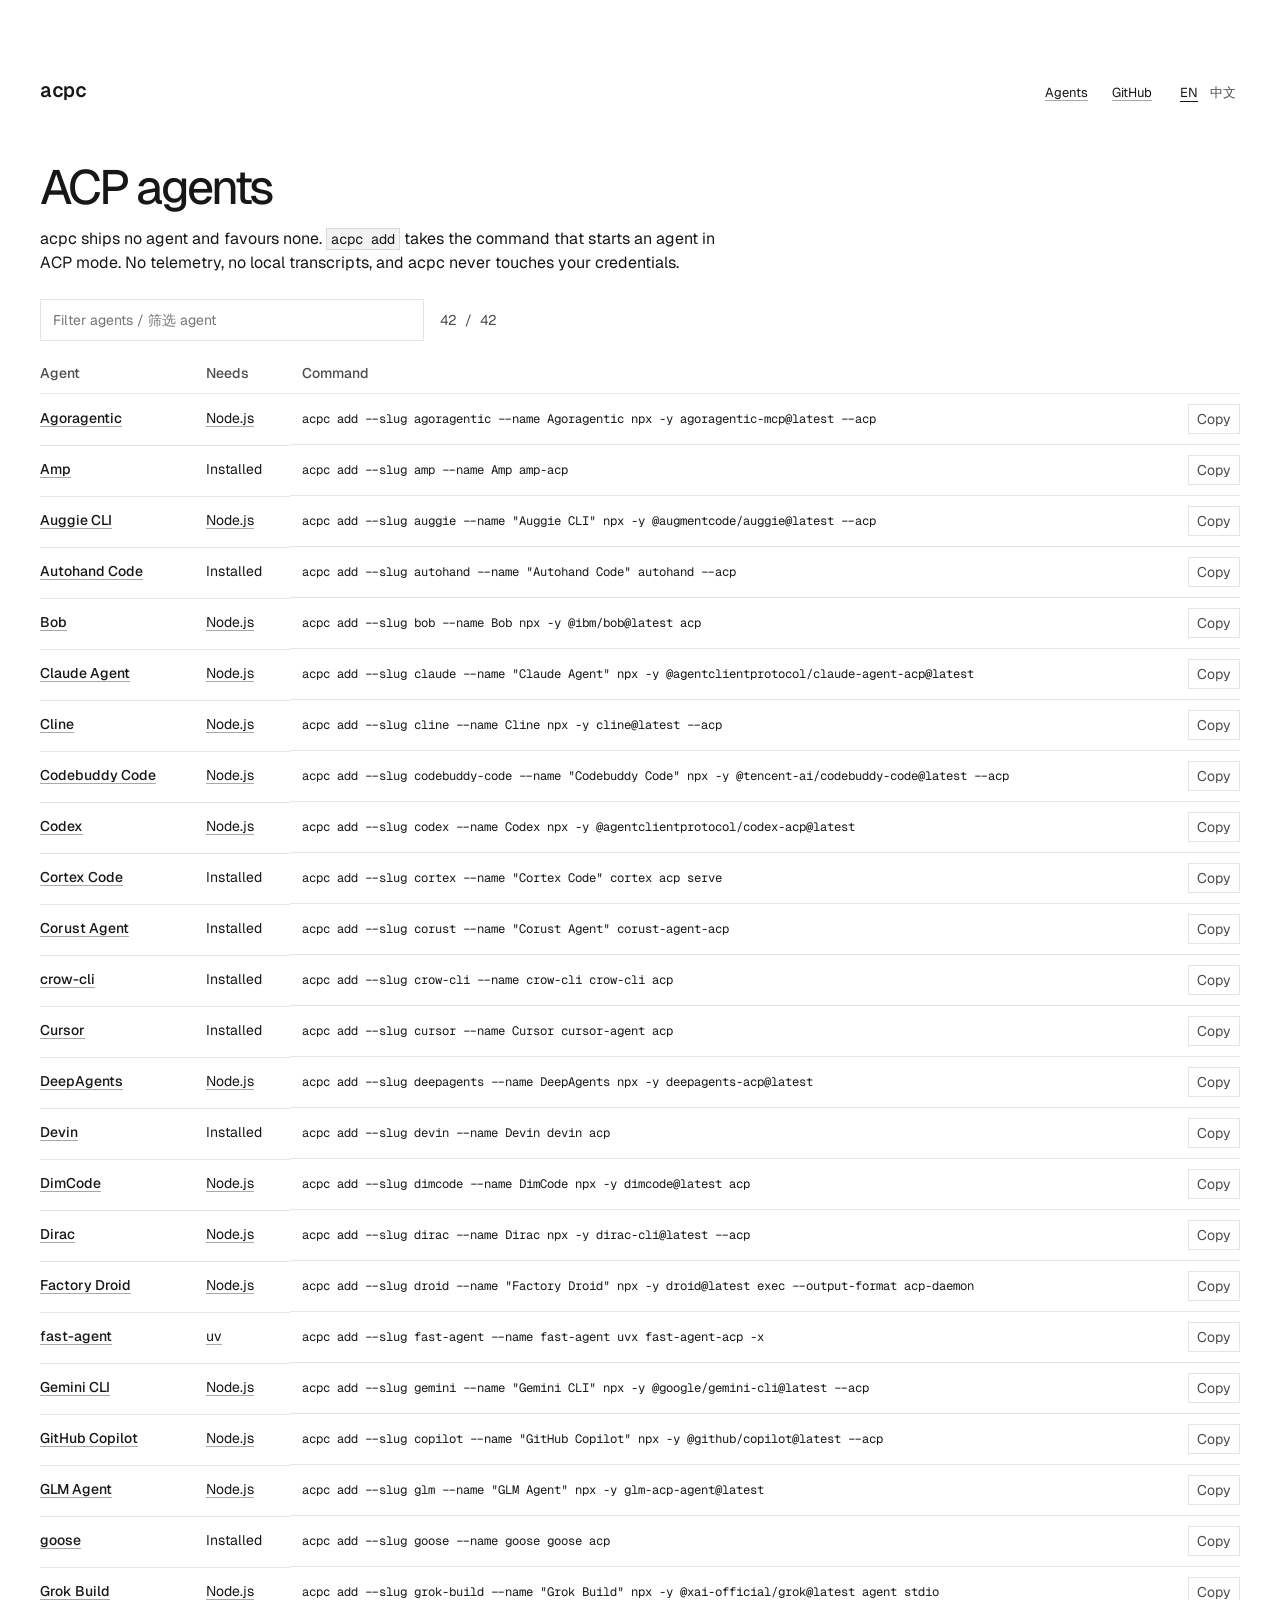
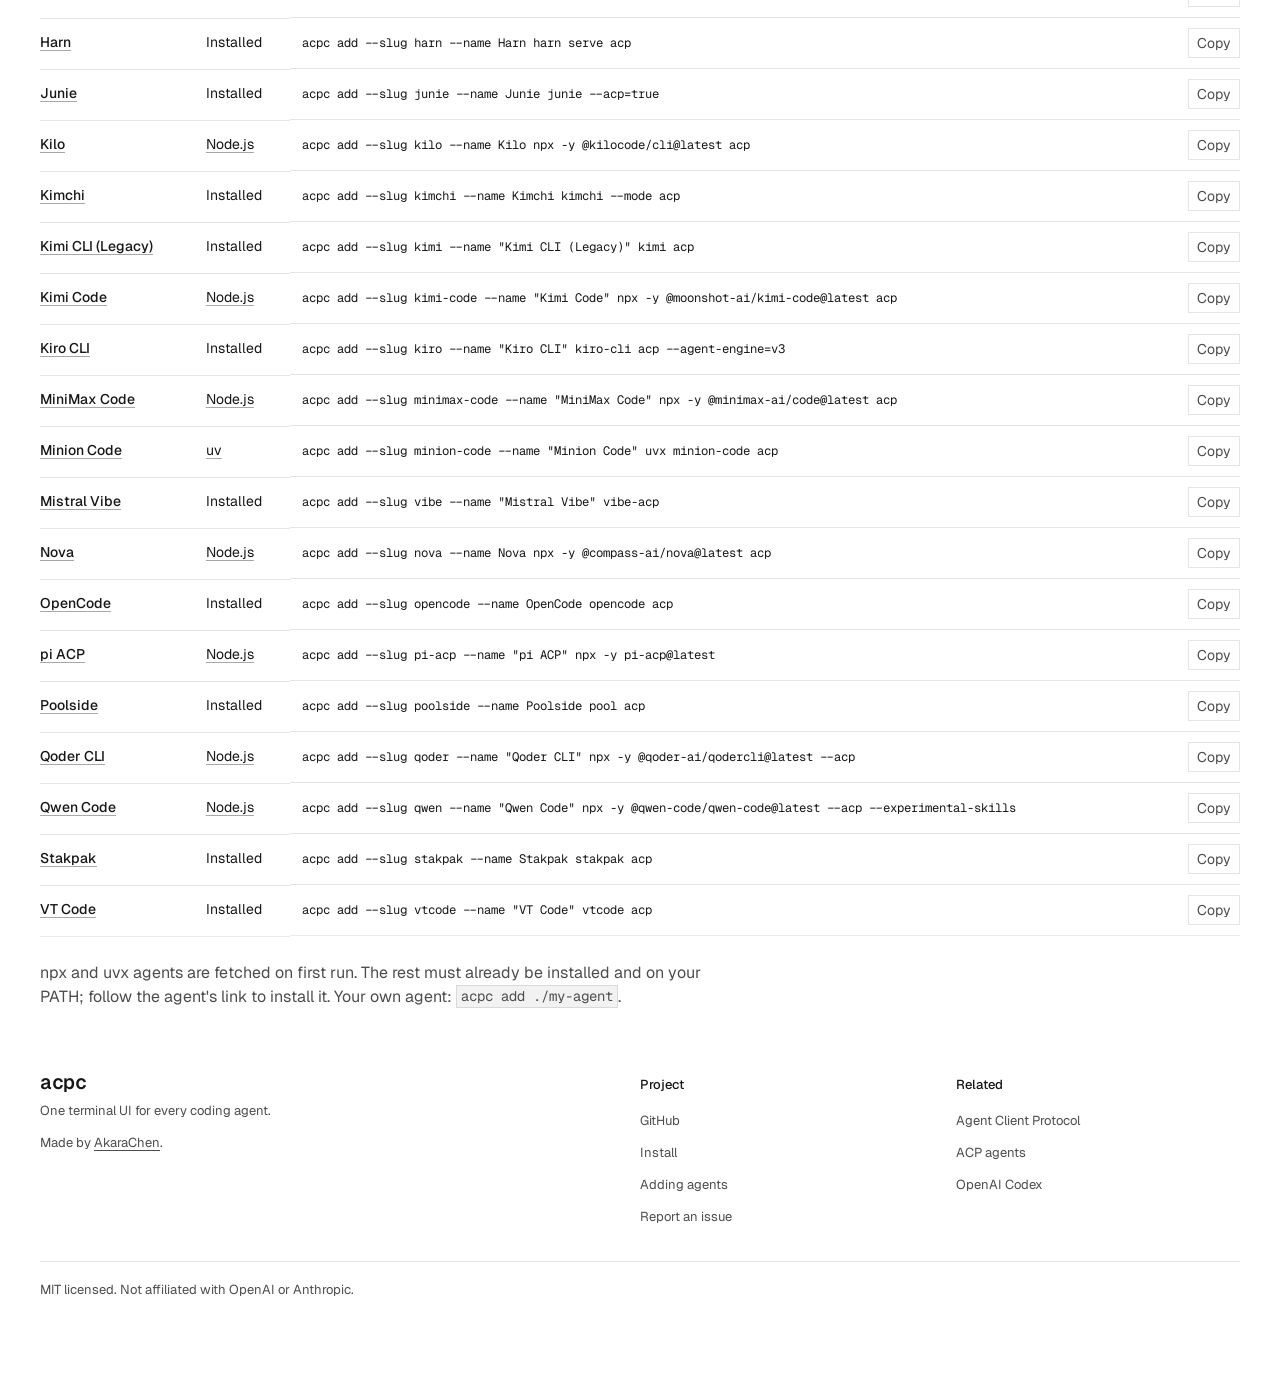
==== site/agents.html @ fa665cde "site: move the full agent list to agents.html; home shows the top five Co-Authored-By: Claude Opus 5" ====
<!doctype html>
<html lang="en">
<head>
<meta charset="utf-8">
<meta name="viewport" content="width=device-width, initial-scale=1">
<title>ACP agents for acpc</title>
<meta name="description" content="Every Agent Client Protocol agent, with the acpc add command that connects it.">
<script>
  (function () {
    var saved = null;
    try { saved = localStorage.getItem("acpc-lang"); } catch (e) {}
    var lang = saved || (/^zh/i.test(navigator.language) ? "zh-CN" : "en");
    document.documentElement.lang = lang;
    document.documentElement.classList.add("js");
  })();
</script>
<link rel="preconnect" href="https://fonts.googleapis.com">
<link rel="preconnect" href="https://fonts.gstatic.com" crossorigin>
<link href="https://fonts.googleapis.com/css2?family=Geist:wght@400..600&family=Geist+Mono:wght@400..600&display=swap" rel="stylesheet" referrerpolicy="no-referrer">
<link href="assets/vercel-brand.css" rel="stylesheet">
<link href="assets/site.css" rel="stylesheet">
</head>
<body class="vbg-report">
<div class="vbg-shell">
  <a class="vbg-skip-link" href="#main"><span lang="en">Skip to content</span><span lang="zh-CN">跳到正文</span></a>

  <header class="vbg-header">
    <div class="vbg-masthead">
      <span class="vbg-identity"><a class="vbg-custom-wordmark" href="./">acpc</a></span>
      <div class="vbg-document-meta vbg-custom-nav">
        <a href="agents.html">Agents</a>
        <a href="https://github.com/AkaraChen/acpc">GitHub</a>
        <span class="vbg-custom-lang" id="lang" role="group" aria-label="Language">
          <button type="button" data-set-lang="en">EN</button>
          <button type="button" data-set-lang="zh-CN">中文</button>
        </span>
      </div>
    </div>
  </header>

  <main id="main">

    <section class="vbg-section" aria-labelledby="agents">
      <div class="vbg-flow vbg-custom-intro">
        <h1 class="vbg-display" id="agents">
          <span lang="en">ACP agents</span>
          <span lang="zh-CN">ACP agent 列表</span>
        </h1>
        <p>
          <span lang="en">acpc ships no agent and favours none. <code>acpc add</code> takes the command that starts an agent in ACP mode. No telemetry, no local transcripts, and acpc never touches your credentials.</span>
          <span lang="zh-CN">acpc 不自带 agent，也不偏向任何一家。<code>acpc add</code> 接收启动 agent ACP 模式的命令。没有遥测，不存本地记录，也从不碰你的凭证。</span>
        </p>
      </div>
      <div class="vbg-custom-agent-tools">
        <label class="vbg-visually-hidden" for="agent-filter"><span lang="en">Filter agents</span><span lang="zh-CN">筛选 agent</span></label>
        <input id="agent-filter" type="search" autocomplete="off" spellcheck="false" placeholder="Filter agents / 筛选 agent">
        <span class="vbg-custom-agent-count" id="agent-count"></span>
      </div>
      <div class="vbg-table-wrap">
        <table class="vbg-custom-agents">
          <caption class="vbg-visually-hidden"><span lang="en">Commands to add ACP agents</span><span lang="zh-CN">接入 ACP agent 的命令</span></caption>
          <thead>
            <tr>
              <th scope="col">Agent</th>
              <th scope="col"><span lang="en">Needs</span><span lang="zh-CN">前提</span></th>
              <th scope="col"><span lang="en">Command</span><span lang="zh-CN">命令</span></th>
            </tr>
          </thead>
          <tbody id="agent-rows"></tbody>
        </table>
      </div>
      <p class="vbg-custom-aside">
        <span lang="en">npx and uvx agents are fetched on first run. The rest must already be installed and on your PATH; follow the agent's link to install it. Your own agent: <code>acpc add ./my-agent</code>.</span>
        <span lang="zh-CN">npx 和 uvx 的 agent 首次运行时自动下载。其余的需要先安装好并在 PATH 里，点 agent 名字去它的主页安装。你自己的 agent：<code>acpc add ./my-agent</code>。</span>
      </p>
<script type="application/json" id="agents-data">
[
  {"name": "Agoragentic", "via": "npx", "url": "https://agoragentic.com", "command": "acpc add --slug agoragentic --name Agoragentic npx -y agoragentic-mcp@latest --acp"},
  {"name": "Amp", "via": "path", "url": "https://github.com/tao12345666333/amp-acp", "command": "acpc add --slug amp --name Amp amp-acp"},
  {"name": "Auggie CLI", "via": "npx", "url": "https://www.augmentcode.com/", "command": "acpc add --slug auggie --name \"Auggie CLI\" npx -y @augmentcode/auggie@latest --acp"},
  {"name": "Autohand Code", "via": "path", "url": "https://github.com/autohandai/code-cli/blob/main/docs/guides/ACP.md", "command": "acpc add --slug autohand --name \"Autohand Code\" autohand --acp"},
  {"name": "Bob", "via": "npx", "url": "https://bob.ibm.com", "command": "acpc add --slug bob --name Bob npx -y @ibm/bob@latest acp"},
  {"name": "Claude Agent", "via": "npx", "url": "https://github.com/agentclientprotocol/claude-agent-acp", "command": "acpc add --slug claude --name \"Claude Agent\" npx -y @agentclientprotocol/claude-agent-acp@latest"},
  {"name": "Cline", "via": "npx", "url": "https://cline.bot/cli", "command": "acpc add --slug cline --name Cline npx -y cline@latest --acp"},
  {"name": "Codebuddy Code", "via": "npx", "url": "https://www.codebuddy.cn/cli/", "command": "acpc add --slug codebuddy-code --name \"Codebuddy Code\" npx -y @tencent-ai/codebuddy-code@latest --acp"},
  {"name": "Codex", "via": "npx", "url": "https://github.com/agentclientprotocol/codex-acp", "command": "acpc add --slug codex --name Codex npx -y @agentclientprotocol/codex-acp@latest"},
  {"name": "Cortex Code", "via": "path", "url": "https://docs.snowflake.com/en/user-guide/cortex-code/cortex-code", "command": "acpc add --slug cortex --name \"Cortex Code\" cortex acp serve"},
  {"name": "Corust Agent", "via": "path", "url": "https://corust.ai/", "command": "acpc add --slug corust --name \"Corust Agent\" corust-agent-acp"},
  {"name": "crow-cli", "via": "path", "url": "https://crow-ai.dev", "command": "acpc add --slug crow-cli --name crow-cli crow-cli acp"},
  {"name": "Cursor", "via": "path", "url": "https://cursor.com/docs/cli/acp", "command": "acpc add --slug cursor --name Cursor cursor-agent acp"},
  {"name": "DeepAgents", "via": "npx", "url": "https://docs.langchain.com/oss/javascript/deepagents/overview", "command": "acpc add --slug deepagents --name DeepAgents npx -y deepagents-acp@latest"},
  {"name": "Devin", "via": "path", "url": "https://docs.devin.ai/cli", "command": "acpc add --slug devin --name Devin devin acp"},
  {"name": "DimCode", "via": "npx", "url": "https://dimagent.cn/", "command": "acpc add --slug dimcode --name DimCode npx -y dimcode@latest acp"},
  {"name": "Dirac", "via": "npx", "url": "https://dirac.run", "command": "acpc add --slug dirac --name Dirac npx -y dirac-cli@latest --acp"},
  {"name": "Factory Droid", "via": "npx", "url": "https://factory.ai/product/cli", "command": "acpc add --slug droid --name \"Factory Droid\" npx -y droid@latest exec --output-format acp-daemon"},
  {"name": "fast-agent", "via": "uvx", "url": "https://fast-agent.ai", "command": "acpc add --slug fast-agent --name fast-agent uvx fast-agent-acp -x"},
  {"name": "Gemini CLI", "via": "npx", "url": "https://geminicli.com", "command": "acpc add --slug gemini --name \"Gemini CLI\" npx -y @google/gemini-cli@latest --acp"},
  {"name": "GitHub Copilot", "via": "npx", "url": "https://github.com/features/copilot/cli/", "command": "acpc add --slug copilot --name \"GitHub Copilot\" npx -y @github/copilot@latest --acp"},
  {"name": "GLM Agent", "via": "npx", "url": "https://github.com/stefandevo/glm-acp-agent", "command": "acpc add --slug glm --name \"GLM Agent\" npx -y glm-acp-agent@latest"},
  {"name": "goose", "via": "path", "url": "https://block.github.io/goose/", "command": "acpc add --slug goose --name goose goose acp"},
  {"name": "Grok Build", "via": "npx", "url": "https://x.ai/cli", "command": "acpc add --slug grok-build --name \"Grok Build\" npx -y @xai-official/grok@latest agent stdio"},
  {"name": "Harn", "via": "path", "url": "https://harnlang.com", "command": "acpc add --slug harn --name Harn harn serve acp"},
  {"name": "Junie", "via": "path", "url": "https://junie.jetbrains.com", "command": "acpc add --slug junie --name Junie junie --acp=true"},
  {"name": "Kilo", "via": "npx", "url": "https://kilo.ai/", "command": "acpc add --slug kilo --name Kilo npx -y @kilocode/cli@latest acp"},
  {"name": "Kimchi", "via": "path", "url": "https://kimchi.dev", "command": "acpc add --slug kimchi --name Kimchi kimchi --mode acp"},
  {"name": "Kimi CLI (Legacy)", "via": "path", "url": "https://moonshotai.github.io/kimi-cli/", "command": "acpc add --slug kimi --name \"Kimi CLI (Legacy)\" kimi acp"},
  {"name": "Kimi Code", "via": "npx", "url": "https://moonshotai.github.io/kimi-code/", "command": "acpc add --slug kimi-code --name \"Kimi Code\" npx -y @moonshot-ai/kimi-code@latest acp"},
  {"name": "Kiro CLI", "via": "path", "url": "https://kiro.dev/docs/cli/acp/", "command": "acpc add --slug kiro --name \"Kiro CLI\" kiro-cli acp --agent-engine=v3"},
  {"name": "MiniMax Code", "via": "npx", "url": "https://agent.minimax.io", "command": "acpc add --slug minimax-code --name \"MiniMax Code\" npx -y @minimax-ai/code@latest acp"},
  {"name": "Minion Code", "via": "uvx", "url": "https://github.com/femto/minion-code", "command": "acpc add --slug minion-code --name \"Minion Code\" uvx minion-code acp"},
  {"name": "Mistral Vibe", "via": "path", "url": "https://mistral.ai/products/vibe", "command": "acpc add --slug vibe --name \"Mistral Vibe\" vibe-acp"},
  {"name": "Nova", "via": "npx", "url": "https://www.compassap.ai/portfolio/nova.html", "command": "acpc add --slug nova --name Nova npx -y @compass-ai/nova@latest acp"},
  {"name": "OpenCode", "via": "path", "url": "https://opencode.ai", "command": "acpc add --slug opencode --name OpenCode opencode acp"},
  {"name": "pi ACP", "via": "npx", "url": "https://github.com/svkozak/pi-acp", "command": "acpc add --slug pi-acp --name \"pi ACP\" npx -y pi-acp@latest"},
  {"name": "Poolside", "via": "path", "url": "https://poolside.ai", "command": "acpc add --slug poolside --name Poolside pool acp"},
  {"name": "Qoder CLI", "via": "npx", "url": "https://qoder.com", "command": "acpc add --slug qoder --name \"Qoder CLI\" npx -y @qoder-ai/qodercli@latest --acp"},
  {"name": "Qwen Code", "via": "npx", "url": "https://qwenlm.github.io/qwen-code-docs/en/users/overview", "command": "acpc add --slug qwen --name \"Qwen Code\" npx -y @qwen-code/qwen-code@latest --acp --experimental-skills"},
  {"name": "Stakpak", "via": "path", "url": "https://stakpak.dev", "command": "acpc add --slug stakpak --name Stakpak stakpak acp"},
  {"name": "VT Code", "via": "path", "url": "https://github.com/vinhnx/VTCode/blob/main/docs/guides/zed-acp.md", "command": "acpc add --slug vtcode --name \"VT Code\" vtcode acp"}
]
</script>
    </section>

  </main>

  <footer class="vbg-footer">
    <div class="vbg-custom-footer">
      <div class="vbg-custom-footer-about">
        <span class="vbg-custom-wordmark">acpc</span>
        <p>
          <span lang="en">One terminal UI for every coding agent.</span>
          <span lang="zh-CN">一个终端界面，接入所有 coding agent。</span>
        </p>
        <p>
          <span lang="en">Made by <a href="https://github.com/AkaraChen">AkaraChen</a>.</span>
          <span lang="zh-CN">由 <a href="https://github.com/AkaraChen">AkaraChen</a> 制作。</span>
        </p>
      </div>
      <nav class="vbg-custom-footer-links" aria-label="Project">
        <p class="vbg-custom-footer-head"><span lang="en">Project</span><span lang="zh-CN">项目</span></p>
        <ul>
          <li><a href="https://github.com/AkaraChen/acpc">GitHub</a></li>
          <li><a href="https://github.com/AkaraChen/acpc#install"><span lang="en">Install</span><span lang="zh-CN">安装</span></a></li>
          <li><a href="https://github.com/AkaraChen/acpc#adding-agents"><span lang="en">Adding agents</span><span lang="zh-CN">接入 agent</span></a></li>
          <li><a href="https://github.com/AkaraChen/acpc/issues"><span lang="en">Report an issue</span><span lang="zh-CN">反馈问题</span></a></li>
        </ul>
      </nav>
      <nav class="vbg-custom-footer-links" aria-label="Related">
        <p class="vbg-custom-footer-head"><span lang="en">Related</span><span lang="zh-CN">相关</span></p>
        <ul>
          <li><a href="https://agentclientprotocol.com">Agent Client Protocol</a></li>
          <li><a href="https://agentclientprotocol.com/get-started/agents"><span lang="en">ACP agents</span><span lang="zh-CN">支持 ACP 的 agent</span></a></li>
          <li><a href="https://github.com/openai/codex">OpenAI Codex</a></li>
        </ul>
      </nav>
      <p class="vbg-custom-footer-legal">
        <span lang="en">MIT licensed. Not affiliated with OpenAI or Anthropic.</span>
        <span lang="zh-CN">MIT 许可。与 OpenAI、Anthropic 均无关联。</span>
      </p>
    </div>
  </footer>
</div>

<script>
  (function () {
    var root = document.documentElement;
    document.querySelectorAll("[data-set-lang]").forEach(function (b) {
      b.setAttribute("aria-pressed", String(b.dataset.setLang === root.lang));
      b.addEventListener("click", function () {
        root.lang = b.dataset.setLang;
        try { localStorage.setItem("acpc-lang", root.lang); } catch (e) {}
        document.querySelectorAll("[data-set-lang]").forEach(function (o) {
          o.setAttribute("aria-pressed", String(o === b));
        });
      });
    });


    var agents = JSON.parse(document.getElementById("agents-data").textContent);
    var rows = document.getElementById("agent-rows");
    var filter = document.getElementById("agent-filter");
    var count = document.getElementById("agent-count");
    var needs = {
      npx: '<a href="https://nodejs.org">Node.js</a>',
      uvx: '<a href="https://docs.astral.sh/uv/">uv</a>',
      path: '<span lang="en">Installed</span><span lang="zh-CN">已安装</span>'
    };
    function esc(t) {
      return t.replace(/[&<>"]/g, function (c) { return { "&": "&amp;", "<": "&lt;", ">": "&gt;", '"': "&quot;" }[c]; });
    }
    rows.innerHTML = agents.map(function (a) {
      return '<tr><th scope="row"><a href="' + esc(a.url) + '">' + esc(a.name) + '</a></th>' +
        '<td>' + needs[a.via] + '</td>' +
        '<td class="vbg-custom-cmd"><code>' + esc(a.command) + '</code>' +
        '<button type="button" data-copy="' + esc(a.command) + '"><span lang="en">Copy</span><span lang="zh-CN">复制</span></button></td></tr>';
    }).join("");
    function apply() {
      var q = filter.value.trim().toLowerCase(), shown = 0;
      Array.prototype.forEach.call(rows.rows, function (r, i) {
        var hit = !q || (agents[i].name + " " + agents[i].command).toLowerCase().indexOf(q) >= 0;
        r.hidden = !hit;
        if (hit) shown++;
      });
      count.textContent = shown + " / " + agents.length;
    }
    filter.addEventListener("input", apply);
    apply();
    rows.addEventListener("click", function (e) {
      var b = e.target.closest("[data-copy]");
      if (!b) return;
      navigator.clipboard.writeText(b.dataset.copy).then(function () {
        b.classList.add("is-copied");
        setTimeout(function () { b.classList.remove("is-copied"); }, 1200);
      });
    });

  })();
</script>
</body>
</html>
---- site/assets/vercel-brand.css ----
/* vbg-bundle:start */
/*
 * Composable Vercel report primitives derived from Geist color, type, and
 * spacing semantics. All selectors and custom properties are namespaced.
 * GeistCN source snapshot: 4f5d9c0da9ad400918e15083c83626572f19fd9b
 * GeistCN src/styles/tailwind.css SHA-256:
 * 118f810739af4ba8508a3a5a155f684b09dae795d08a9c12d78958a91d2ad749
 * GeistCN src/styles/components/design-system.css SHA-256:
 * a78c1328cc1ad27bc3832f2568f7cef35cfa61271ae636d0e6889ee2c0eeecb8
 *
 * Public reports load Geist from the HTML head. The Vercel identity primitives
 * below use the stable public wordmark and logo URLs as masks so currentColor
 * follows the report theme. The font stacks retain system fallbacks.
 */

:where(.vbg-report) {
  color-scheme: light;
  --vbg-font-sans: var(--font-geist-sans, var(--font-sans, "Geist", -apple-system, BlinkMacSystemFont, "Segoe UI", sans-serif));
  --vbg-font-mono: var(--font-geist-mono, var(--font-mono, "Geist Mono", "SFMono-Regular", Consolas, monospace));
  --vbg-background-100: light-dark(oklch(1 0 0), oklch(0 0 0));
  --vbg-background-200: light-dark(oklch(0.984 0 0), oklch(0.027 0 0));
  --vbg-gray-100: light-dark(oklch(0.961 0 0), oklch(0.218 0 0));
  --vbg-gray-200: light-dark(oklch(0.94 0 0), oklch(0.239 0 0));
  --vbg-gray-300: light-dark(oklch(0.925 0 0), oklch(0.281 0 0));
  --vbg-gray-400: light-dark(oklch(0.937 0 0), oklch(0.301 0 0));
  --vbg-gray-500: light-dark(oklch(0.836 0 0), oklch(0.39 0 0));
  --vbg-gray-600: light-dark(oklch(0.732 0 0), oklch(0.623 0 0));
  --vbg-gray-700: light-dark(oklch(0.65 0 0), oklch(0.65 0 0));
  --vbg-gray-800: light-dark(oklch(0.59 0 0), oklch(0.59 0 0));
  --vbg-gray-900: light-dark(oklch(0.42 0 0), oklch(0.706 0 0));
  --vbg-gray-1000: light-dark(oklch(0.205 0 0), oklch(0.946 0 0));
  --vbg-gray-alpha-100: light-dark(oklch(0 0 0 / 0.05), oklch(1 0 0 / 0.07));
  --vbg-gray-alpha-200: light-dark(oklch(0 0 0 / 0.081), oklch(1 0 0 / 0.09));
  --vbg-gray-alpha-300: light-dark(oklch(0 0 0 / 0.1), oklch(1 0 0 / 0.13));
  --vbg-gray-alpha-400: light-dark(oklch(0 0 0 / 0.08), oklch(1 0 0 / 0.14));
  --vbg-gray-alpha-500: light-dark(oklch(0 0 0 / 0.21), oklch(1 0 0 / 0.24));
  --vbg-gray-alpha-600: light-dark(oklch(0 0 0 / 0.24), oklch(1 0 0 / 0.51));
  --vbg-gray-alpha-700: light-dark(oklch(0 0 0 / 0.44), oklch(1 0 0 / 0.54));
  --vbg-gray-alpha-800: light-dark(oklch(0 0 0 / 0.51), oklch(1 0 0 / 0.47));
  --vbg-gray-alpha-900: light-dark(oklch(0 0 0 / 0.7), oklch(1 0 0 / 0.61));
  --vbg-gray-alpha-1000: light-dark(oklch(0 0 0 / 0.91), oklch(1 0 0 / 0.92));
  --vbg-blue-100: light-dark(oklch(97.32% 0.0141 251.56), oklch(22.17% 0.069 259.89));
  --vbg-blue-400: light-dark(oklch(91.58% 0.0473 245.116), oklch(34.1% 0.121 254.74));
  --vbg-blue-700: light-dark(oklch(57.61% 0.2508 258.23), oklch(57.61% 0.2321 258.23));
  --vbg-blue-900: light-dark(oklch(53.18% 0.2399 256.99), oklch(71.7% 0.1648 250.794));
  --vbg-blue-1000: light-dark(oklch(26.67% 0.1099 254.34), oklch(96.75% 0.0179 242.423));
  --vbg-green-100: light-dark(oklch(97.59% 0.0289 145.42), oklch(23.09% 0.0716 149.68));
  --vbg-green-400: light-dark(oklch(91.49% 0.0976 146.24), oklch(34.39% 0.1039 147.78));
  --vbg-green-700: light-dark(oklch(64.58% 0.1746 147.27), oklch(64.58% 0.199 147.27));
  --vbg-green-900: light-dark(oklch(51.75% 0.1453 147.65), oklch(73.1% 0.2158 148.29));
  --vbg-green-1000: light-dark(oklch(29.15% 0.1197 147.38), oklch(96.76% 0.056 154.18));
  --vbg-amber-100: light-dark(oklch(97.48% 0.0331 85.79), oklch(22.46% 0.0538 76.04));
  --vbg-amber-400: light-dark(oklch(91.02% 0.1322 88.25), oklch(35.53% 0.0903 66.297));
  --vbg-amber-700: light-dark(oklch(81.87% 0.1969 76.46), oklch(81.87% 0.1969 76.46));
  --vbg-amber-900: light-dark(oklch(52.79% 0.1496 54.65), oklch(77.21% 0.1991 64.28));
  --vbg-amber-1000: light-dark(oklch(30.83% 0.099 45.48), oklch(96.7% 0.0418 84.59));
  --vbg-red-100: light-dark(oklch(96.5% 0.0223 13.09), oklch(22.1% 0.0657 15.11));
  --vbg-red-400: light-dark(oklch(91.51% 0.0471 19.8), oklch(35.27% 0.1273 21.23));
  --vbg-red-700: light-dark(oklch(62.56% 0.2524 23.03), oklch(62.56% 0.2234 23.03));
  --vbg-red-900: light-dark(oklch(54.99% 0.232 25.29), oklch(69.96% 0.2136 22.03));
  --vbg-red-1000: light-dark(oklch(24.8% 0.1041 18.86), oklch(95.6% 0.0293 6.61));
  /* Category series are monochrome by default. Reserve chromatic tokens for meaning. */
  --vbg-chart-1: var(--vbg-gray-1000);
  --vbg-chart-2: var(--vbg-gray-900);
  --vbg-chart-3: var(--vbg-gray-800);
  --vbg-chart-4: var(--vbg-gray-1000);
  --vbg-chart-5: var(--vbg-gray-900);
  --vbg-chart-6: var(--vbg-gray-800);
  --vbg-surface-primary: var(--vbg-background-100);
  --vbg-surface-secondary: var(--vbg-background-200);
  /* Contrast fields stay dark in both themes instead of inverting with text tokens. */
  --vbg-surface-contrast: oklch(0.205 0 0);
  --vbg-text-primary: var(--vbg-gray-1000);
  --vbg-text-secondary: var(--vbg-gray-900);
  --vbg-text-on-contrast: oklch(0.946 0 0);
  --vbg-text-on-contrast-secondary: oklch(0.72 0 0);
  --vbg-border-subtle: var(--vbg-gray-alpha-300);
  --vbg-border-default: var(--vbg-gray-alpha-400);
  --vbg-border-strong: var(--vbg-gray-alpha-700);
  --vbg-border-on-contrast: oklch(1 0 0 / 0.24);
  --vbg-color-info: var(--vbg-blue-700);
  --vbg-color-success: var(--vbg-green-900);
  --vbg-color-warning: var(--vbg-amber-900);
  --vbg-color-error: var(--vbg-red-700);
  --vbg-focus: light-dark(var(--vbg-blue-700), var(--vbg-blue-900));
  --vbg-space-1: 4px;
  --vbg-space-2: 8px;
  --vbg-space-3: 12px;
  --vbg-space-4: 16px;
  --vbg-space-5: 20px;
  --vbg-space-6: 24px;
  --vbg-space-8: 32px;
  --vbg-space-10: 40px;
  --vbg-space-12: 48px;
  --vbg-space-16: 64px;
  --vbg-radius-small: 6px;
  --vbg-radius: 8px;
  --vbg-type-display: 3rem;
  --vbg-type-page-title: 2.5rem;
  --vbg-type-title: 2rem;
  --vbg-type-section: 1.5rem;
  --vbg-type-subsection: 1.25rem;
  --vbg-type-lede: 1.125rem;
  --vbg-type-body: 1rem;
  --vbg-type-compact: 0.875rem;
  --vbg-type-label: 0.8125rem;
  --vbg-type-metadata: 0.8125rem;
  --vbg-weight-regular: 400;
  --vbg-weight-heading: 450;
  --vbg-weight-medium: 500;
  --vbg-weight-semibold: 600;
  --vbg-leading-body: 24px;
  --vbg-leading-compact: 20px;
  --vbg-leading-caption: 18px;
  --vbg-leading-display: 56px;
  --vbg-leading-page-title: 48px;
  --vbg-leading-title: 40px;
  --vbg-leading-section: 32px;
  --vbg-leading-subsection: 26px;
  --vbg-leading-lede: 28px;
  --vbg-flow-tight: var(--vbg-space-2);
  --vbg-flow-copy: var(--vbg-space-4);
  --vbg-flow-group: var(--vbg-space-8);
  --vbg-flow-section: var(--vbg-space-16);
  --vbg-reading-width: 68ch;
  --vbg-display-measure: 20ch;
  --vbg-title-measure: 24ch;
  --vbg-compact-title-measure: 30ch;
  --vbg-content-width: 1200px;
  --vbg-chart-min-width: 640px;
  --vbg-control-height: 36px;
  --vbg-control-height-touch: 44px;
  box-sizing: border-box;
  margin: 0;
  min-height: 100%;
  min-height: 100dvh;
  background: var(--vbg-background-100);
  color: var(--vbg-gray-1000);
  font-family: var(--vbg-font-sans);
  font-size: 16px;
  font-weight: var(--vbg-weight-regular);
  line-height: var(--vbg-leading-body);
  font-kerning: normal;
  font-optical-sizing: auto;
  font-feature-settings: "rlig" 1, "calt" 0, "ss11" 1;
  font-synthesis: none;
  text-rendering: optimizeLegibility;
  -webkit-font-smoothing: antialiased;
}

@supports selector(body:has(> .vbg-report)) {
  body:has(> .vbg-report) {
    margin: 0;
  }
}

:where(.vbg-report *, .vbg-report *::before, .vbg-report *::after) {
  box-sizing: inherit;
}

/* Published display primitives must never override the HTML hidden state. */
.vbg-report[hidden],
:where(.vbg-report) [hidden] {
  display: none !important;
}

@media (prefers-color-scheme: dark) {
  :where(
    .vbg-report[data-theme="auto"]:not(.light-theme):not(.dark-theme),
    .vbg-report:not([data-theme]):not(.light-theme):not(.dark-theme)
  ) {
    color-scheme: dark;
  }
}

/* Host theme classes override OS preference without requiring a theme package. */
:where(.light .vbg-report, .vbg-report.light) {
  color-scheme: light;
}

:where(.dark .vbg-report, .vbg-report.dark) {
  color-scheme: dark;
}

/* Explicit VBG themes override both host and OS themes. If both classes are present, dark wins. */
:where(
  .vbg-report.light-theme,
  .vbg-report[data-theme="light"]:not(.light-theme):not(.dark-theme)
) {
  color-scheme: light;
}

:where(
  .vbg-report.dark-theme,
  .vbg-report[data-theme="dark"]:not(.light-theme):not(.dark-theme)
) {
  color-scheme: dark;
}

:where(.vbg-report) :where(h1, h2, h3, h4, p, ul, ol, dl, figure, blockquote, pre) {
  margin-block-start: 0;
}

:where(.vbg-report) :where(h1, h2, h3, h4) {
  color: var(--vbg-gray-1000);
  font-weight: var(--vbg-weight-heading);
  text-wrap: balance;
}

:where(.vbg-report) .vbg-display,
:where(.vbg-report) .vbg-title,
:where(.vbg-report) .vbg-heading-24,
:where(.vbg-report) .vbg-heading-20,
:where(.vbg-report) .vbg-heading-16 {
  color: var(--vbg-gray-1000);
  font-weight: var(--vbg-weight-heading);
  text-wrap: balance;
}

:where(.vbg-report) :where(h1, h2, h3, h4, .vbg-display, .vbg-title, .vbg-heading-24, .vbg-heading-20, .vbg-heading-16) strong {
  color: inherit;
  font-weight: inherit;
}

:where(.vbg-report) :where(p, li, dd, blockquote, figcaption, .vbg-summary, .vbg-lede) strong {
  color: var(--vbg-gray-1000);
  font-weight: var(--vbg-weight-medium);
}

:where(.vbg-report) :where([id]) {
  scroll-margin-top: var(--vbg-space-8);
}

:where(.vbg-report) h1 {
  max-width: var(--vbg-title-measure);
  margin-block-end: var(--vbg-space-4);
  font-size: var(--vbg-type-page-title);
  line-height: var(--vbg-leading-page-title);
  letter-spacing: -0.06em;
}

:where(.vbg-report) .vbg-title {
  max-width: var(--vbg-title-measure);
  margin-block-end: var(--vbg-space-4);
  font-size: var(--vbg-type-page-title);
  line-height: var(--vbg-leading-page-title);
  letter-spacing: -0.06em;
}

:where(.vbg-report) .vbg-display {
  max-width: var(--vbg-display-measure);
  font-size: var(--vbg-type-display);
  line-height: var(--vbg-leading-display);
  letter-spacing: -0.06em;
}

:where(.vbg-report) h2,
:where(.vbg-report) .vbg-heading-24 {
  margin-block-end: var(--vbg-space-4);
  font-size: var(--vbg-type-section);
  line-height: var(--vbg-leading-section);
  letter-spacing: -0.04em;
}

:where(.vbg-report) h3,
:where(.vbg-report) .vbg-heading-20 {
  margin-block-end: var(--vbg-space-3);
  font-size: var(--vbg-type-subsection);
  line-height: var(--vbg-leading-subsection);
  letter-spacing: -0.02em;
}

:where(.vbg-report) h4,
:where(.vbg-report) .vbg-heading-16 {
  margin-block-end: var(--vbg-space-2);
  font-size: 1rem;
  line-height: 1.5rem;
  letter-spacing: -0.02em;
}

:where(.vbg-report) p {
  margin-block-end: var(--vbg-space-4);
  line-height: var(--vbg-leading-body);
  text-wrap: pretty;
}

:where(.vbg-report) :where(ul, ol) {
  margin-block-end: var(--vbg-space-4);
  padding-inline-start: 1.25rem;
}

:where(.vbg-report) li {
  line-height: var(--vbg-leading-body);
}

:where(.vbg-report) :where(.vbg-reading, .vbg-flow, .vbg-list) li + li {
  margin-block-start: var(--vbg-flow-tight);
}

:where(.vbg-report) :where(.vbg-reading, .vbg-flow, .vbg-list) li > :where(p, ul, ol) {
  margin-block-end: 0;
}

:where(.vbg-report) :where(.vbg-reading, .vbg-flow, .vbg-list) li > p + p {
  margin-block-start: var(--vbg-flow-tight);
}

:where(.vbg-report) :where(.vbg-reading, .vbg-flow, .vbg-list) li > :where(ul, ol) {
  margin-block-start: var(--vbg-flow-tight);
}

:where(.vbg-report) .vbg-list-compact li + li {
  margin-block-start: var(--vbg-space-1);
}

:where(.vbg-report) dt {
  font-weight: var(--vbg-weight-medium);
  line-height: var(--vbg-leading-body);
}

:where(.vbg-report) dd {
  margin-inline-start: 0;
  color: var(--vbg-text-secondary);
  line-height: var(--vbg-leading-body);
}

:where(.vbg-report) dt:not(:first-child) {
  margin-block-start: var(--vbg-flow-copy);
}

:where(.vbg-report) dt + dd {
  margin-block-start: var(--vbg-space-1);
}

:where(.vbg-report) blockquote {
  margin-inline: 0;
  margin-block-end: var(--vbg-flow-copy);
  padding-block: var(--vbg-space-2);
  color: var(--vbg-text-secondary);
  font-size: 1.125rem;
  line-height: 1.75rem;
}

:where(.vbg-report) :where(p, li, dd, figcaption, .vbg-label, .vbg-meta) {
  overflow-wrap: anywhere;
}

:where(.vbg-report) :where(td, th) {
  overflow-wrap: break-word;
}

:where(.vbg-report) :where(a) {
  color: inherit;
  text-decoration-color: var(--vbg-gray-600);
  text-decoration-thickness: 1px;
  text-underline-offset: 3px;
}

:where(.vbg-report) a:hover {
  text-decoration-color: currentColor;
}

:where(.vbg-report) .vbg-link {
  color: var(--vbg-text-primary);
  font-weight: var(--vbg-weight-medium);
  text-decoration: underline;
  text-decoration-color: var(--vbg-gray-600);
  text-decoration-thickness: 1px;
  text-underline-offset: 3px;
}

:where(.vbg-report) .vbg-link:hover {
  text-decoration-color: currentColor;
}

:where(.vbg-report) .vbg-link[data-variant="highlight"] {
  color: var(--vbg-blue-900);
}

:where(.vbg-report) .vbg-link[data-variant="secondary"] {
  color: var(--vbg-text-secondary);
  font-weight: var(--vbg-weight-regular);
}

:where(.vbg-report) .vbg-link[data-variant="secondary"]:hover {
  color: var(--vbg-text-primary);
}

:where(.vbg-report) :where(a, button, input, select, textarea, summary):focus-visible {
  outline: 2px solid var(--vbg-focus);
  outline-offset: 3px;
}

:where(.vbg-report) :where(code, kbd, samp, pre) {
  font-family: var(--vbg-font-mono);
  font-variant-numeric: tabular-nums slashed-zero;
}

:where(.vbg-report) :where(code, kbd) {
  border: 1px solid var(--vbg-border-subtle);
  border-radius: 4px;
  background: var(--vbg-gray-100);
  padding: 0.1em 0.3em;
  font-size: 0.875em;
}

:where(.vbg-report) .vbg-formula {
  display: block;
  max-width: 100%;
  overflow: visible;
  overflow-wrap: anywhere;
  white-space: normal;
}

/* Formula semantics always remain wrap-safe, including additive authored classes. */
.vbg-report :is(
  .vbg-formula,
  [data-vbg-formula],
  [data-formula],
  [class*="vbg-" i][class*="formula" i],
  [class*="vbg-" i][class*="equation" i]
) {
  min-inline-size: 0;
  overflow-wrap: anywhere;
  word-break: normal;
  white-space: normal !important;
}

:where(.vbg-report) pre {
  overflow: auto;
  border: 1px solid var(--vbg-border-subtle);
  border-radius: var(--vbg-radius);
  background: var(--vbg-background-200);
  padding: var(--vbg-space-4);
  font-size: 0.8125rem;
  line-height: 1.55;
}

:where(.vbg-report) pre code {
  border: 0;
  background: transparent;
  padding: 0;
  font-size: inherit;
}

:where(.vbg-report) :where(img, svg, video, canvas) {
  display: block;
  max-width: 100%;
  height: auto;
}

:where(.vbg-report) figure {
  margin-inline: 0;
  margin-block-end: var(--vbg-space-8);
}

:where(.vbg-report) figcaption,
:where(.vbg-report) .vbg-caption {
  margin-block-start: var(--vbg-space-3);
  color: var(--vbg-text-secondary);
  font-size: var(--vbg-type-compact);
  line-height: var(--vbg-leading-compact);
}

:where(.vbg-report) .vbg-shell {
  width: min(calc(100% - 48px), var(--vbg-content-width));
  margin-inline: auto;
  padding-block: clamp(40px, 7vw, 80px);
  container-name: vbg-shell;
  container-type: inline-size;
}

:where(.vbg-report) .vbg-header {
  display: grid;
  grid-template-columns: repeat(12, minmax(0, 1fr));
  column-gap: var(--vbg-space-6);
  row-gap: 0;
  padding-block-end: clamp(32px, 5vw, 56px);
}

:where(.vbg-report) .vbg-header > * {
  grid-column: 1 / -1;
  min-width: 0;
  margin-block: 0;
}

:where(.vbg-report) .vbg-header > :where(h1, .vbg-title, .vbg-display) {
  grid-column: 1 / span 8;
}

:where(.vbg-report) .vbg-header > :where(.vbg-summary, .vbg-lede) {
  grid-column: 1 / span 7;
}

:where(.vbg-report) .vbg-header > * + * {
  margin-block-start: var(--vbg-flow-copy);
}

:where(.vbg-report) .vbg-header > .vbg-context + :where(h1, .vbg-title, .vbg-display) {
  margin-block-start: var(--vbg-space-3);
}

:where(.vbg-report) .vbg-masthead {
  display: grid;
  grid-template-columns: max-content minmax(0, 1fr);
  gap: var(--vbg-space-3) var(--vbg-space-6);
  align-items: first baseline;
}

/* Unknown masthead content stays readable instead of entering a narrow track. */
:where(.vbg-report) .vbg-masthead > * {
  grid-column: 1 / -1;
  min-width: 0;
}

@supports selector(.vbg-masthead:has(> .vbg-identity)) {
  :where(.vbg-report) .vbg-masthead:has(> .vbg-identity):has(> .vbg-document-meta) > .vbg-identity {
    grid-column: 1;
    grid-row: 1;
  }

  :where(.vbg-report) .vbg-masthead:has(> .vbg-identity):has(> .vbg-document-meta) > .vbg-document-meta {
    grid-column: 2;
    grid-row: 1;
  }
}

:where(.vbg-report) .vbg-header > .vbg-masthead + :where(h1, .vbg-title, .vbg-display) {
  margin-block-start: clamp(32px, 4vw, 48px);
}

:where(.vbg-report) .vbg-identity {
  display: flex;
  min-width: max-content;
  align-items: center;
  gap: var(--vbg-space-2);
  color: var(--vbg-text-primary);
  font-size: var(--vbg-type-compact);
  font-weight: var(--vbg-weight-medium);
  line-height: var(--vbg-leading-compact);
  white-space: nowrap;
}

:where(.vbg-report) .vbg-identity > :where(img, svg) {
  width: auto;
  max-width: 128px;
  height: 18px;
}

/* Remote SVG documents do not inherit currentColor through <img>. Masks do. */
:where(.vbg-report) .vbg-wordmark,
:where(.vbg-report) .vbg-logo {
  display: inline-block;
  flex: none;
  background: currentColor;
  -webkit-mask-position: center;
  mask-position: center;
  -webkit-mask-repeat: no-repeat;
  mask-repeat: no-repeat;
  -webkit-mask-size: contain;
  mask-size: contain;
}

:where(.vbg-report) .vbg-wordmark {
  width: 92px;
  height: 18px;
  -webkit-mask-image: url("https://py8fhxnkzwtsqdo9.public.blob.vercel-storage.com/p/vercel-wordmark.svg");
  mask-image: url("https://py8fhxnkzwtsqdo9.public.blob.vercel-storage.com/p/vercel-wordmark.svg");
}

:where(.vbg-report) .vbg-logo {
  width: 16px;
  height: 14px;
  -webkit-mask-image: url("https://py8fhxnkzwtsqdo9.public.blob.vercel-storage.com/p/vercel-logo.svg");
  mask-image: url("https://py8fhxnkzwtsqdo9.public.blob.vercel-storage.com/p/vercel-logo.svg");
}

:where(.vbg-report) .vbg-document-meta {
  display: flex;
  min-width: 0;
  flex-wrap: wrap;
  align-items: first baseline;
  justify-content: flex-end;
  gap: var(--vbg-space-1) var(--vbg-space-4);
  color: var(--vbg-text-secondary);
  font-size: var(--vbg-type-label);
  line-height: var(--vbg-leading-compact);
}

/* Semantic child elements keep the metadata role instead of body paragraph leading. */
:where(.vbg-report) .vbg-document-meta > * {
  margin-block: 0;
  font-size: var(--vbg-type-label);
  line-height: var(--vbg-leading-compact);
}

:where(.vbg-report) :where(
  .vbg-masthead,
  .vbg-identity,
  .vbg-document-meta,
  .vbg-recipient,
  .vbg-state,
  .vbg-date,
  .vbg-confidentiality
) > * {
  margin-block: 0;
}

:where(.vbg-report) :where(.vbg-recipient, .vbg-state, .vbg-date, .vbg-confidentiality) {
  overflow-wrap: anywhere;
}

:where(.vbg-report) :where(.vbg-state, .vbg-confidentiality) {
  color: var(--vbg-text-primary);
  font-weight: var(--vbg-weight-medium);
}

:where(.vbg-report) .vbg-state[data-status="verified"] {
  color: var(--vbg-color-success);
}

:where(.vbg-report) .vbg-summary,
:where(.vbg-report) .vbg-lede {
  max-width: var(--vbg-reading-width);
  color: var(--vbg-gray-900);
  font-size: var(--vbg-type-lede);
  line-height: var(--vbg-leading-lede);
}

/* Semantic wrappers keep their editorial leading when prose uses child elements. */
:where(.vbg-report) :is(.vbg-summary, .vbg-lede) > :where(p, ul, ol, blockquote),
:where(.vbg-report) :is(.vbg-summary, .vbg-lede) > :where(ul, ol) > li {
  font-size: inherit;
  line-height: inherit;
}

:where(.vbg-report) .vbg-reading {
  max-width: var(--vbg-reading-width);
}

/* Intrinsic content may scroll locally, but published layout primitives must not widen the page. */
:where(.vbg-report) :where(
  .vbg-flow,
  .vbg-grid,
  .vbg-split,
  .vbg-calculator,
  .vbg-calculator-layout,
  .vbg-table-wrap,
  .vbg-chart,
  .vbg-chart-viewport
) {
  min-inline-size: 0;
  max-inline-size: 100%;
}

:where(.vbg-report) :where(
  .vbg-flow,
  .vbg-grid,
  .vbg-split,
  .vbg-calculator,
  .vbg-calculator-layout
) > * {
  min-inline-size: 0;
  max-inline-size: 100%;
}

/* Keep unwrapped narrative readable without narrowing tables, charts, or data regions. */
:where(.vbg-report) .vbg-header > :where(p, ul, ol, dl, blockquote),
:where(.vbg-report) .vbg-section > :where(h2, h3, h4, p, ul, ol, dl, blockquote),
:where(.vbg-report) .vbg-flow > :where(p, ul, ol, dl, blockquote) {
  max-width: var(--vbg-reading-width);
}

:where(.vbg-report) :where(.vbg-reading, .vbg-flow) > * {
  margin-block: 0;
}

:where(.vbg-report) :where(.vbg-reading, .vbg-flow) > * + * {
  margin-block-start: var(--vbg-flow-copy);
}

:where(.vbg-report) :where(.vbg-reading, .vbg-flow) > :where(h2):not(:first-child) {
  margin-block-start: var(--vbg-flow-section);
}

:where(.vbg-report) :where(.vbg-reading, .vbg-flow) > :where(h3):not(:first-child) {
  margin-block-start: var(--vbg-space-8);
}

:where(.vbg-report) :where(.vbg-reading, .vbg-flow) > :where(h4):not(:first-child) {
  margin-block-start: var(--vbg-flow-group);
}

:where(.vbg-report) :where(.vbg-reading, .vbg-flow) > h1 + :where(p, ul, ol, dl, blockquote),
:where(.vbg-report) :where(.vbg-reading, .vbg-flow) > h2 + :where(p, ul, ol, dl, blockquote) {
  margin-block-start: var(--vbg-flow-copy);
}

:where(.vbg-report) :where(.vbg-reading, .vbg-flow) > h3 + :where(p, ul, ol, dl, blockquote) {
  margin-block-start: var(--vbg-space-3);
}

:where(.vbg-report) :where(.vbg-reading, .vbg-flow) > h4 + :where(p, ul, ol, dl, blockquote) {
  margin-block-start: var(--vbg-flow-tight);
}

:where(.vbg-report) :where(.vbg-reading, .vbg-flow) > :where(figure, pre, .vbg-table-wrap, .vbg-figure, .vbg-chart) {
  margin-block: var(--vbg-flow-group) var(--vbg-space-8);
}

:where(.vbg-report) .vbg-stack {
  display: grid;
  gap: var(--vbg-flow-copy);
}

:where(.vbg-report) .vbg-stack[data-gap="tight"] { gap: var(--vbg-flow-tight); }
:where(.vbg-report) .vbg-stack[data-gap="group"] { gap: var(--vbg-flow-group); }
:where(.vbg-report) .vbg-stack[data-gap="section"] { gap: var(--vbg-flow-section); }

:where(.vbg-report) .vbg-stack > * {
  min-width: 0;
  margin-block: 0;
}

:where(.vbg-report) :where(
  .vbg-header,
  .vbg-grid,
  .vbg-metrics,
  .vbg-comparison,
  .vbg-metric,
  .vbg-calculator,
  .vbg-field
) > :where(h1, h2, h3, h4, p, ul, ol, dl, figure, blockquote, pre) {
  margin-block: 0;
}

:where(.vbg-report) :where(.vbg-section, .vbg-surface, .vbg-callout, .vbg-note, .vbg-decision, .vbg-recommendation, .vbg-next-step, .vbg-band, .vbg-footer) > :last-child {
  margin-block-end: 0;
}

:where(.vbg-report) .vbg-section {
  display: grid;
  grid-template-columns: repeat(12, minmax(0, 1fr));
  column-gap: var(--vbg-space-6);
  padding-block: 0;
}

:where(.vbg-report) .vbg-section > * {
  grid-column: 1 / -1;
  min-width: 0;
  margin-block: 0;
}

:where(.vbg-report) .vbg-section > :where(h2, h3, h4, p, ul, ol, dl, blockquote, .vbg-reading) {
  grid-column: 1 / span 7;
}

:where(.vbg-report) .vbg-section > * + * {
  margin-block-start: var(--vbg-flow-copy);
}

/* Explicit section grids own peer and row rhythm through their grid gap. */
:where(.vbg-report) .vbg-section.vbg-grid > * + * {
  margin-block-start: 0;
}

/* A split section introduction aligns the first text baselines rather than
 * merely aligning unlike heading and paragraph boxes at their top edges. */
@supports selector(.vbg-section:has(> h2.vbg-span-6 + p.vbg-span-6)) {
  :where(.vbg-report) .vbg-section.vbg-grid:has(> h2.vbg-span-6 + p.vbg-span-6)
    > :where(h2.vbg-span-6, p.vbg-span-6) {
    align-self: baseline;
  }
}

/* Plain narrative lists need readable item rhythm even without a flow wrapper. */
:where(.vbg-report) .vbg-section > :where(ul, ol):not(
  .vbg-legend,
  .vbg-list-compact,
  [role="listbox"],
  [role="menu"],
  [role="menubar"],
  [role="navigation"],
  [role="tablist"]
) > li + li {
  margin-block-start: var(--vbg-flow-tight);
}

/* Preserve editorial heading rhythm even when a section omits .vbg-flow. */
:where(.vbg-report) .vbg-section > h2:not(:first-child) {
  margin-block-start: var(--vbg-flow-section);
}

:where(.vbg-report) .vbg-section > h3:not(:first-child) {
  margin-block-start: var(--vbg-space-8);
}

:where(.vbg-report) .vbg-section > h4:not(:first-child) {
  margin-block-start: var(--vbg-flow-group);
}

:where(.vbg-report) .vbg-section > h3 + :where(p, ul, ol, dl, blockquote) {
  margin-block-start: var(--vbg-space-3);
}

:where(.vbg-report) .vbg-section > h4 + :where(p, ul, ol, dl, blockquote) {
  margin-block-start: var(--vbg-flow-tight);
}

:where(.vbg-report) .vbg-section > :where(
  figure,
  pre,
  .vbg-action,
  .vbg-decision,
  .vbg-recommendation,
  .vbg-next-step,
  .vbg-band,
  .vbg-evidence,
  .vbg-table-wrap,
  .vbg-figure,
  .vbg-chart,
  .vbg-calculator,
  .vbg-metrics,
  .vbg-stat-strip,
  .vbg-comparison,
  .vbg-result-group
) {
  margin-block-start: var(--vbg-flow-group);
}

:where(.vbg-report) .vbg-section + .vbg-section {
  margin-block-start: clamp(48px, 5vw, 64px);
}

/* The optional opening context is still part of the opening; the first chapter
 * needs the same boundary as later sibling sections after that context reflows. */
:where(.vbg-report) .vbg-opening + .vbg-section {
  margin-block-start: clamp(48px, 5vw, 64px);
}

:where(.vbg-report) .vbg-chapter:not(.vbg-reading):not(.vbg-flow) > * {
  margin-block: 0;
}

:where(.vbg-report) :where(main, .vbg-flow) > .vbg-chapter + .vbg-chapter {
  margin-block-start: clamp(64px, 8vw, 96px);
}

:where(.vbg-report) .vbg-chapter > .vbg-section + .vbg-section {
  margin-block-start: clamp(32px, 4vw, 48px);
}

:where(.vbg-report) .vbg-chapter.vbg-stack > .vbg-section + .vbg-section {
  margin-block-start: 0;
}

/* A complete evidence component followed by narrative is a semantic boundary
 * only when its direct parent does not already own rhythm or placement. Keep
 * this after chapter resets so responsive peer stacking cannot erase the gap. */
.vbg-report :is(
  .vbg-section:not(.vbg-grid):not(.vbg-stack):not(.vbg-flow),
  .vbg-chapter:not(.vbg-reading):not(.vbg-flow):not(.vbg-stack)
) > :where(
  figure,
  pre,
  .vbg-action,
  .vbg-decision,
  .vbg-recommendation,
  .vbg-next-step,
  .vbg-band,
  .vbg-evidence,
  .vbg-table-wrap,
  .vbg-figure,
  .vbg-chart,
  .vbg-calculator,
  .vbg-metrics,
  .vbg-stat-strip,
  .vbg-comparison,
  .vbg-result-group
) + :is(.vbg-reading, .vbg-flow, h2, h3) {
  margin-block-start: var(--vbg-space-8);
}

:where(.vbg-report) .vbg-band {
  display: grid;
  gap: var(--vbg-space-4);
  border: 0;
  background: transparent;
  padding: 0;
}

:where(.vbg-report) .vbg-band > * {
  min-width: 0;
  margin-block: 0;
}

:where(.vbg-report) .vbg-band[data-tone="contrast"] {
  --vbg-text-primary: var(--vbg-text-on-contrast);
  --vbg-text-secondary: var(--vbg-text-on-contrast-secondary);
  --vbg-border-subtle: var(--vbg-border-on-contrast);
  --vbg-border-default: var(--vbg-border-on-contrast);
  --vbg-border-strong: var(--vbg-text-on-contrast);
  border-color: var(--vbg-border-on-contrast);
  background: var(--vbg-surface-contrast);
  color: var(--vbg-text-on-contrast);
  padding: clamp(32px, 5vw, 56px) clamp(24px, 4vw, 48px);
}

:where(.vbg-report) .vbg-band[data-tone="contrast"] :where(
  h1,
  h2,
  h3,
  h4,
  .vbg-display,
  .vbg-title,
  .vbg-heading-24,
  .vbg-heading-20,
  .vbg-heading-16,
  .vbg-lede,
  .vbg-summary,
  .vbg-stat-value,
  .vbg-metric-value,
  .vbg-identity,
  strong
) {
  color: var(--vbg-text-on-contrast);
}

:where(.vbg-report) .vbg-band[data-tone="contrast"] :where(
  .vbg-context,
  .vbg-label,
  .vbg-meta,
  .vbg-helper,
  .vbg-metric-detail,
  .vbg-lede,
  .vbg-summary,
  figcaption
) {
  color: var(--vbg-text-on-contrast-secondary);
}

:where(.vbg-report) .vbg-band[data-tone="contrast"] :where(.vbg-action, .vbg-decision, .vbg-stat-strip) {
  border-color: var(--vbg-border-on-contrast);
}

:where(.vbg-report) .vbg-band[data-tone="contrast"] .vbg-stat-strip {
  border-color: var(--vbg-border-on-contrast);
}

:where(.vbg-report) .vbg-band[data-tone="contrast"] :where(a, .vbg-link) {
  color: var(--vbg-text-on-contrast);
  text-decoration-color: var(--vbg-text-on-contrast-secondary);
}

:where(.vbg-report) .vbg-band[data-tone="contrast"] .vbg-link[data-variant] {
  color: var(--vbg-text-on-contrast);
}

:where(.vbg-report) .vbg-band[data-tone="contrast"] :where(button, .vbg-button) {
  border-color: var(--vbg-border-on-contrast);
  background: transparent;
  color: var(--vbg-text-on-contrast);
}

:where(.vbg-report) .vbg-band[data-tone="contrast"] :where(button, .vbg-button)[data-variant="primary"] {
  border-color: var(--vbg-text-on-contrast);
  background: var(--vbg-text-on-contrast);
  color: var(--vbg-surface-contrast);
}

:where(.vbg-report) .vbg-band[data-tone="contrast"] :where(button, .vbg-button):hover {
  border-color: var(--vbg-text-on-contrast-secondary);
  background: var(--vbg-border-on-contrast);
}

:where(.vbg-report) .vbg-band[data-tone="contrast"] :where(button, .vbg-button)[data-variant="primary"]:hover {
  border-color: var(--vbg-text-on-contrast);
  background: var(--vbg-gray-200);
  color: var(--vbg-gray-1000);
}

:where(.vbg-report) .vbg-grid {
  display: grid;
  grid-template-columns: repeat(12, minmax(0, 1fr));
  gap: var(--vbg-space-6);
}

:where(.vbg-report) .vbg-grid > * {
  grid-column: 1 / -1;
  min-width: 0;
}

:where(.vbg-report) .vbg-split {
  display: grid;
  grid-template-columns: minmax(0, 7fr) minmax(0, 5fr);
  gap: var(--vbg-space-6);
  align-items: start;
}

:where(.vbg-report) .vbg-split[data-ratio="equal"] {
  grid-template-columns: repeat(2, minmax(0, 1fr));
}

:where(.vbg-report) .vbg-split[data-ratio="wide"] {
  grid-template-columns: minmax(0, 8fr) minmax(0, 4fr);
}

:where(.vbg-report) .vbg-split > * {
  min-width: 0;
}

/*
 * A source-ordered opening composition: claim, decisive proof, then optional
 * context. The split variant shares one desktop band; the stacked variant
 * gives the proof the full report measure. Decoration remains opt-in elsewhere.
 */
:where(.vbg-report) .vbg-opening {
  display: grid;
  grid-template-columns: repeat(12, minmax(0, 1fr));
  align-items: start;
  gap: var(--vbg-space-6);
  min-inline-size: 0;
  max-inline-size: 100%;
  border: 0;
  background: transparent;
  padding: 0;
}

:where(.vbg-report) .vbg-opening > * {
  grid-column: 1 / -1;
  min-inline-size: 0;
  max-inline-size: 100%;
  margin-block: 0;
}

:where(.vbg-report) .vbg-opening > .vbg-opening-claim {
  grid-row: 1;
}

:where(.vbg-report) .vbg-opening > .vbg-opening-proof {
  grid-row: 2;
}

:where(.vbg-report) .vbg-opening > .vbg-opening-context {
  grid-row: 3;
  max-width: var(--vbg-reading-width);
}

:where(.vbg-report) .vbg-opening[data-layout="split"] {
  row-gap: var(--vbg-space-4);
}

:where(.vbg-report) .vbg-opening[data-layout="split"] > .vbg-opening-claim {
  grid-column: 1 / span 7;
  grid-row: 1;
}

:where(.vbg-report) .vbg-opening[data-layout="split"] > .vbg-opening-proof {
  grid-column: 8 / -1;
  grid-row: 1;
}

:where(.vbg-report) .vbg-opening[data-layout="split"] > .vbg-opening-context {
  grid-column: 1 / span 7;
  grid-row: 2;
}

:where(.vbg-report) .vbg-opening :where(
  .vbg-opening-claim,
  .vbg-opening-proof,
  .vbg-opening-context
) > * {
  max-inline-size: 100%;
}

/* The opening grid owns space between its regions; child margins own only
 * rhythm within a region. This prevents the last heading or paragraph margin
 * from being added to the grid gap. */
:where(.vbg-report) .vbg-opening :where(
  .vbg-opening-claim,
  .vbg-opening-proof,
  .vbg-opening-context
) > :last-child {
  margin-block-end: 0;
}

:where(.vbg-report) .vbg-metrics,
:where(.vbg-report) .vbg-comparison {
  display: grid;
  grid-template-columns: repeat(auto-fit, minmax(min(100%, 220px), 1fr));
  gap: var(--vbg-space-8);
}

/*
 * Opt comparable two-child peers into shared desktop heading and body rows.
 * Subgrid is progressive enhancement; older engines reserve two heading lines.
 * Peers with additional content and narrow layouts keep ordinary vbg-stack flow.
 */
@media (min-width: 801px) {
  @supports not (grid-template-rows: subgrid) {
    :where(.vbg-report) .vbg-comparison[data-align="rows"] > .vbg-stack:has(> :nth-child(2):last-child) > :first-child {
      min-block-size: calc(2 * var(--vbg-leading-subsection));
    }
  }

  @supports (grid-template-rows: subgrid) {
    :where(.vbg-report) .vbg-comparison[data-align="rows"] {
      row-gap: var(--vbg-flow-copy);
    }

    :where(.vbg-report) .vbg-comparison[data-align="rows"] > .vbg-stack:has(> :nth-child(2):last-child) {
      grid-row: span 2;
      grid-template-rows: subgrid;
      row-gap: var(--vbg-flow-copy);
    }
  }
}

/*
 * A flat, responsive length comparison for two to six non-negative values
 * that share one unit, zero baseline, and domain maximum. Exact labels and
 * values remain normal HTML; only the mark width is supplied inline.
 */
:where(.vbg-report) .vbg-bar-comparison {
  min-inline-size: 0;
  max-inline-size: 100%;
}

:where(.vbg-report) .vbg-bar-list {
  display: grid;
  gap: var(--vbg-space-5);
  margin: 0;
  padding: 0;
  list-style: none;
}

:where(.vbg-report) .vbg-bar {
  display: grid;
  grid-template-columns: minmax(0, 1fr) max-content;
  align-items: baseline;
  gap: var(--vbg-space-2) var(--vbg-space-4);
  min-inline-size: 0;
}

:where(.vbg-report) :is(.vbg-bar-label, .vbg-bar-value) {
  min-inline-size: 0;
  color: var(--vbg-text-primary);
  font-family: var(--vbg-font-sans);
  font-size: var(--vbg-type-compact);
  font-weight: var(--vbg-weight-medium);
  line-height: var(--vbg-leading-compact);
}

:where(.vbg-report) .vbg-bar-value {
  justify-self: end;
  font-variant-numeric: tabular-nums;
  overflow-wrap: anywhere;
  text-align: end;
}

:where(.vbg-report) .vbg-bar-track {
  display: block;
  grid-column: 1 / -1;
  inline-size: 100%;
  block-size: 8px;
  overflow: hidden;
  border-radius: 2px;
  background: var(--vbg-surface-secondary);
}

:where(.vbg-report) .vbg-bar-fill {
  display: block;
  inline-size: 0;
  max-inline-size: 100%;
  block-size: 100%;
  background: var(--vbg-text-primary);
}

:where(.vbg-report) .vbg-bar[data-role="reference"] .vbg-bar-fill {
  background: var(--vbg-text-secondary);
}

:where(.vbg-report) .vbg-bar-list:has(> .vbg-bar[data-role="primary"]) > .vbg-bar:not([data-role="primary"]) .vbg-bar-fill {
  background: var(--vbg-text-secondary);
}

:where(.vbg-report) .vbg-bar[data-role="primary"] .vbg-bar-fill {
  background: var(--vbg-text-primary);
}

:where(.vbg-report) .vbg-span-4 { grid-column: span 4; }
:where(.vbg-report) .vbg-span-5 { grid-column: span 5; }
:where(.vbg-report) .vbg-span-6 { grid-column: span 6; }
:where(.vbg-report) .vbg-span-7 { grid-column: span 7; }
:where(.vbg-report) .vbg-span-8 { grid-column: span 8; }
:where(.vbg-report) .vbg-span-12 { grid-column: 1 / -1; }

/* Explicit full-span table ownership must survive page-owned grid placement. */
:where(.vbg-report) .vbg-table-wrap.vbg-span-12 {
  grid-column: 1 / -1 !important;
}

:where(.vbg-report) .vbg-context,
:where(.vbg-report) .vbg-label {
  color: var(--vbg-text-secondary);
  font-size: 0.8125rem;
  font-weight: var(--vbg-weight-regular);
  line-height: 1.2308;
}

:where(.vbg-report) :where(.vbg-context, .vbg-label) strong {
  color: var(--vbg-gray-1000);
  font-weight: var(--vbg-weight-medium);
}

:where(.vbg-report) .vbg-context {
  line-height: var(--vbg-leading-caption);
}

:where(.vbg-report) .vbg-meta {
  color: var(--vbg-text-secondary);
  font-family: var(--vbg-font-sans);
  font-size: var(--vbg-type-metadata);
  font-weight: var(--vbg-weight-regular);
  font-variant-numeric: tabular-nums;
  line-height: var(--vbg-leading-caption);
}

:where(.vbg-report) .vbg-surface {
  border: 0;
  border-radius: 0;
  background: transparent;
  padding: 0;
}

/* Containment is opt-in. Use it only when a region has a real boundary. */
:where(.vbg-report) :where(
  .vbg-surface[data-variant="contained"],
  .vbg-surface[data-contained="true"]
) {
  border: 1px solid var(--vbg-border-subtle);
  border-radius: var(--vbg-radius);
  background: var(--vbg-surface-primary);
  padding: var(--vbg-space-6);
}

:where(.vbg-report) .vbg-action {
  display: grid;
  gap: var(--vbg-space-3);
  border: 0;
  padding-block: 0;
}

:where(.vbg-report) .vbg-decision {
  display: grid;
  gap: var(--vbg-space-3);
  border: 0;
  padding-block: 0;
}

/* These roles may be applied directly to prose; inline children must stay inline. */
:where(.vbg-report) :is(p, li, blockquote).vbg-decision,
:where(.vbg-report) :is(p, li, blockquote).vbg-recommendation,
:where(.vbg-report) :is(p, li, blockquote).vbg-action {
  display: block;
}

:where(.vbg-report) .vbg-decision[data-priority="primary"] {
  padding-block: 0;
}

:where(.vbg-report) .vbg-recommendation {
  display: grid;
  gap: var(--vbg-space-3);
  border: 0;
  padding-block: 0;
}

:where(.vbg-report) :where(.vbg-action, .vbg-decision, .vbg-recommendation) > :where(p, ul, ol) {
  max-inline-size: var(--vbg-reading-width);
}

:where(.vbg-report) .vbg-next-step {
  display: grid;
  grid-template-columns: minmax(160px, 4fr) minmax(0, 8fr);
  gap: var(--vbg-space-4) var(--vbg-space-6);
  align-items: first baseline;
  border: 0;
  padding-block: 0;
}

@supports selector(.vbg-decision:has(> .vbg-table-wrap:last-child)) {
  :where(.vbg-report) :where(.vbg-decision, .vbg-recommendation):has(> :where(.vbg-stat-strip, .vbg-table-wrap):last-child) {
    border-bottom: 0;
  }
}

/* Only an exact primary/supporting pair receives the split placement. */
:where(.vbg-report) .vbg-next-step > * {
  grid-column: 1 / -1;
}

@supports selector(.vbg-next-step:has(> :nth-child(2):last-child)) {
  :where(.vbg-report) .vbg-next-step:has(> :nth-child(2):last-child) > :first-child {
    grid-column: 1;
  }

  :where(.vbg-report) .vbg-next-step:has(> :nth-child(2):last-child) > :nth-child(2) {
    grid-column: 2;
  }
}

:where(.vbg-report) .vbg-action > *,
:where(.vbg-report) .vbg-decision > *,
:where(.vbg-report) .vbg-evidence > *,
:where(.vbg-report) .vbg-recommendation > *,
:where(.vbg-report) .vbg-next-step > * {
  min-width: 0;
  margin-block: 0;
}

:where(.vbg-report) .vbg-evidence {
  display: grid;
  gap: var(--vbg-space-4);
  border: 0;
  background: transparent;
  padding-block: 0;
}

:where(.vbg-report) .vbg-stat-strip {
  display: grid;
  grid-template-columns: repeat(auto-fit, minmax(min(100%, 200px), 1fr));
  gap: var(--vbg-space-8);
  border: 0;
  background: transparent;
}

/* A sole peer group has no sibling topology to preserve, so it owns its grid. */
:where(.vbg-report) .vbg-grid > :is(
  .vbg-stat-strip,
  .vbg-metrics,
  .vbg-result-group
):only-child {
  grid-column: 1 / -1 !important;
}

:where(.vbg-report) .vbg-stat {
  display: grid;
  align-content: start;
  gap: var(--vbg-space-2);
  min-width: 0;
  background: transparent;
  padding: 0;
}

:where(.vbg-report) .vbg-stat > * {
  margin-block: 0;
}

:where(.vbg-report) :is(
  .vbg-stat-label,
  .vbg-stat > .vbg-label:first-child
) {
  color: var(--vbg-text-secondary);
  font-size: var(--vbg-type-compact);
  font-weight: var(--vbg-weight-regular);
  line-height: var(--vbg-leading-compact);
}

:where(.vbg-report) :is(
  .vbg-stat-value,
  .vbg-stat > :is(strong, output):nth-child(2)
) {
  color: var(--vbg-text-primary);
  font-size: clamp(1.5rem, 3vw, 2rem);
  font-weight: var(--vbg-weight-heading);
  font-variant-numeric: tabular-nums;
  letter-spacing: -0.04em;
  line-height: 1.15;
  max-inline-size: 100%;
  overflow-wrap: normal;
  word-break: normal;
}

:where(.vbg-report) .vbg-stat[data-priority="primary"] :is(
  .vbg-stat-value,
  :is(strong, output):nth-child(2)
) {
  font-size: clamp(2rem, 4vw, 2.5rem);
}

:where(.vbg-report) .vbg-stat[data-priority="supporting"] :is(
  .vbg-stat-value,
  :is(strong, output):nth-child(2)
) {
  font-size: clamp(1.25rem, 2vw, 1.5rem);
}

:where(.vbg-report) :is(
  .vbg-stat-detail,
  .vbg-stat > .vbg-meta
) {
  color: var(--vbg-text-secondary);
  font-size: var(--vbg-type-metadata);
  font-weight: var(--vbg-weight-regular);
  line-height: var(--vbg-leading-caption);
}

:where(.vbg-report) .vbg-metric {
  display: grid;
  align-content: start;
  gap: var(--vbg-space-2);
}

:where(.vbg-report) :is(
  .vbg-metric-label,
  .vbg-metric > .vbg-label:first-child
) {
  color: var(--vbg-text-secondary);
  font-size: var(--vbg-type-compact);
  font-weight: var(--vbg-weight-regular);
  line-height: var(--vbg-leading-compact);
}

:where(.vbg-report) :is(
  .vbg-metric-value,
  .vbg-metric > :is(strong, output):nth-child(2)
) {
  color: var(--vbg-text-primary);
  font-size: clamp(1.5rem, 3vw, 2rem);
  font-weight: var(--vbg-weight-heading);
  line-height: 1.15;
  letter-spacing: -0.04em;
  font-variant-numeric: tabular-nums;
  max-inline-size: 100%;
  overflow-wrap: normal;
  word-break: normal;
}

:where(.vbg-report) :is(
  .vbg-metric-detail,
  .vbg-metric > .vbg-meta
) {
  color: var(--vbg-text-secondary);
  font-size: 0.875rem;
  line-height: var(--vbg-leading-compact);
}

:where(.vbg-report) .vbg-note {
  border: 0;
  padding-block: var(--vbg-space-3);
}

:where(.vbg-report) .vbg-callout {
  border: 0;
  border-radius: 0;
  background: transparent;
  padding: 0;
}

:where(.vbg-report) :where(
  .vbg-callout[data-variant="contained"],
  .vbg-callout[data-contained="true"],
  .vbg-callout[data-tone="info"],
  .vbg-callout[data-tone="success"],
  .vbg-callout[data-tone="warning"],
  .vbg-callout[data-tone="error"]
) {
  border: 0;
  border-radius: var(--vbg-radius);
  background: var(--vbg-background-200);
  padding: var(--vbg-space-5);
}

:where(.vbg-report) .vbg-callout[data-tone="info"] { background: var(--vbg-blue-100); }
:where(.vbg-report) .vbg-callout[data-tone="success"] { background: var(--vbg-green-100); }
:where(.vbg-report) .vbg-callout[data-tone="warning"] { background: var(--vbg-amber-100); }
:where(.vbg-report) .vbg-callout[data-tone="error"] { background: var(--vbg-red-100); }

:where(.vbg-report) .vbg-note[data-tone="info"] { border-color: var(--vbg-color-info); }
:where(.vbg-report) .vbg-note[data-tone="success"] { border-color: var(--vbg-color-success); }
:where(.vbg-report) .vbg-note[data-tone="warning"] { border-color: var(--vbg-color-warning); }
:where(.vbg-report) .vbg-note[data-tone="error"] { border-color: var(--vbg-color-error); }

:where(.vbg-report) .vbg-table-wrap {
  position: relative;
  display: block;
  align-self: stretch;
  justify-self: stretch;
  width: 100%;
  max-width: 100%;
  min-width: 0;
  overflow-x: auto;
  overscroll-behavior-inline: contain;
  scrollbar-gutter: auto;
  border: 0;
  container-type: inline-size;
}

/* Evidence tables always own the complete desktop evidence track. */
:where(.vbg-report) :where(.vbg-section, .vbg-grid) > .vbg-table-wrap {
  grid-column: 1 / -1;
  inline-size: 100%;
}

:where(.vbg-report) .vbg-overflow-cue {
  display: none;
  align-items: baseline;
  justify-content: space-between;
  gap: var(--vbg-space-3);
  inline-size: 100%;
  max-inline-size: 100%;
  margin-block: var(--vbg-space-2);
  color: var(--vbg-text-secondary);
  font-size: var(--vbg-type-compact);
  font-weight: var(--vbg-weight-regular);
  line-height: var(--vbg-leading-compact);
  overflow-wrap: break-word;
}

:where(.vbg-report) .vbg-overflow-cue::after {
  content: "\2192";
  flex: none;
  color: var(--vbg-text-primary);
  font-size: var(--vbg-type-body);
  line-height: 1;
}

:where(.vbg-report[dir="rtl"]) .vbg-overflow-cue::after {
  content: "\2190";
}

/* Full-width evidence is resilient when a shell-level reading wrapper is used by mistake. */
@supports (width: 1cqi) {
  :where(.vbg-report) .vbg-shell > :where(.vbg-reading, .vbg-section.vbg-reading) > :is(.vbg-table-wrap, .vbg-chart, .vbg-figure, .vbg-evidence, .vbg-comparison, .vbg-calculator, .vbg-result-group),
  :where(.vbg-report) .vbg-shell > .vbg-section > .vbg-reading > :is(.vbg-table-wrap, .vbg-chart, .vbg-figure, .vbg-evidence, .vbg-comparison, .vbg-calculator, .vbg-result-group),
  :where(.vbg-report) .vbg-shell > main > :where(.vbg-reading, .vbg-section.vbg-reading) > :is(.vbg-table-wrap, .vbg-chart, .vbg-figure, .vbg-evidence, .vbg-comparison, .vbg-calculator, .vbg-result-group),
  :where(.vbg-report) .vbg-shell > main > .vbg-section > .vbg-reading > :is(.vbg-table-wrap, .vbg-chart, .vbg-figure, .vbg-evidence, .vbg-comparison, .vbg-calculator, .vbg-result-group),
  :where(.vbg-report) .vbg-shell > .vbg-section > :where(.vbg-reading, .vbg-flow) > :is(.vbg-table-wrap, .vbg-chart, .vbg-figure, .vbg-evidence, .vbg-comparison, .vbg-calculator, .vbg-result-group),
  :where(.vbg-report) .vbg-shell > main > .vbg-section > :where(.vbg-reading, .vbg-flow) > :is(.vbg-table-wrap, .vbg-chart, .vbg-figure, .vbg-evidence, .vbg-comparison, .vbg-calculator, .vbg-result-group) {
    width: 100cqi;
    max-width: 100cqi;
  }
}

:where(.vbg-report) .vbg-figure,
:where(.vbg-report) .vbg-chart {
  min-width: 0;
}

:where(.vbg-report) .vbg-chart {
  overflow: visible;
}

:where(.vbg-report) .vbg-chart-viewport > .vbg-chart-desktop {
  display: block;
}

:where(.vbg-report) .vbg-chart-viewport > .vbg-chart-mobile {
  display: none;
}

:where(.vbg-report) .vbg-chart-viewport {
  width: 100%;
  max-width: 100%;
  overflow-x: auto;
  overscroll-behavior-inline: contain;
  scrollbar-gutter: stable;
}

:where(.vbg-report) .vbg-chart-header {
  display: grid;
  gap: var(--vbg-space-1);
  margin-block-end: var(--vbg-space-4);
}

:where(.vbg-report) .vbg-chart-header > * {
  max-width: var(--vbg-reading-width);
  margin-block: 0;
}

:where(.vbg-report) .vbg-chart-title {
  color: var(--vbg-text-primary);
  font-size: var(--vbg-type-body);
  font-weight: var(--vbg-weight-medium);
  line-height: var(--vbg-leading-body);
  letter-spacing: -0.02em;
}

:where(.vbg-report) .vbg-chart-description {
  color: var(--vbg-text-secondary);
  font-size: var(--vbg-type-compact);
  line-height: var(--vbg-leading-compact);
}

:where(.vbg-report) .vbg-chart-plot,
:where(.vbg-report) .vbg-chart-viewport {
  position: relative;
  min-width: 0;
}

:where(.vbg-report) .vbg-chart :where(svg, .vbg-chart-plot) {
  max-width: 100%;
}

/* A plot without a local viewport must reflow rather than widen the document. */
:where(.vbg-report) .vbg-chart > :where(svg, .vbg-chart-plot) {
  min-width: 0 !important;
}

:where(.vbg-report) .vbg-chart :where(svg) {
  width: 100%;
}

:where(.vbg-report) .vbg-chart text {
  fill: var(--vbg-text-secondary);
  font-family: var(--vbg-font-sans);
  font-size: 12px;
}

:where(.vbg-report) .vbg-chart text.vbg-mono {
  font-family: var(--vbg-font-mono);
}

:where(.vbg-report) .vbg-chart :is(.vbg-chart-direct-label, .vbg-chart-annotation, .vbg-chart-value) {
  font-size: 12px;
  line-height: 16px;
}

:where(.vbg-report) .vbg-chart :is(.vbg-chart-direct-label, .vbg-chart-value) {
  fill: var(--vbg-text-primary);
  color: var(--vbg-text-primary);
  font-size: 14px;
  font-weight: var(--vbg-weight-medium);
  font-variant-numeric: tabular-nums;
}

:where(.vbg-report) .vbg-chart .vbg-chart-annotation {
  fill: var(--vbg-text-primary);
  color: var(--vbg-text-primary);
}

:where(.vbg-report) .vbg-chart .vbg-chart-annotation-line {
  fill: none;
  stroke: var(--vbg-border-strong);
  stroke-dasharray: 3 3;
  stroke-width: 1;
  vector-effect: non-scaling-stroke;
}

:where(.vbg-report) .vbg-chart-gridline {
  fill: none;
  stroke: var(--vbg-border-subtle);
  stroke-width: 1;
  vector-effect: non-scaling-stroke;
}

:where(.vbg-report) .vbg-chart-axis {
  fill: none;
  stroke: var(--vbg-border-default);
  stroke-width: 1;
  vector-effect: non-scaling-stroke;
}

:where(.vbg-report) .vbg-series-stroke {
  fill: none;
  stroke: var(--vbg-series-color, var(--vbg-chart-1));
  stroke-linecap: round;
  stroke-linejoin: round;
  stroke-width: 2;
  vector-effect: non-scaling-stroke;
}

:where(.vbg-report) .vbg-series-fill {
  fill: var(--vbg-series-color, var(--vbg-chart-1));
}

:where(.vbg-report) .vbg-data-point {
  fill: var(--vbg-surface-primary);
  stroke: var(--vbg-series-color, var(--vbg-chart-1));
  stroke-width: 2;
  vector-effect: non-scaling-stroke;
}

:where(.vbg-report) table {
  width: 100%;
  border-collapse: collapse;
  caption-side: top;
  font-size: 0.875rem;
  line-height: var(--vbg-leading-compact);
  font-variant-numeric: tabular-nums;
}

:where(.vbg-report) caption {
  padding: 0 0 var(--vbg-space-3);
  color: var(--vbg-text-secondary);
  font-size: var(--vbg-type-compact);
  line-height: var(--vbg-leading-compact);
  text-align: left;
}

/* Keep table context in the visible scrollport while columns move beneath it. */
@supports (width: 1cqi) {
  :where(.vbg-report) .vbg-table-wrap > table > caption {
    position: sticky;
    inset-inline-start: 0;
    inline-size: 100cqi;
    max-inline-size: 100cqi;
    min-inline-size: 0;
    box-sizing: border-box;
    overflow-wrap: break-word;
    white-space: normal;
  }
}

:where(.vbg-report) :where(th, td) {
  border-bottom: 1px solid var(--vbg-border-subtle);
  padding: 10px var(--vbg-space-3);
  text-align: left;
  vertical-align: baseline;
}

:where(.vbg-report) :where(th, td):first-child {
  padding-inline-start: 0;
}

/* Preserve meaningful row labels. Prefer local table scrolling to character-by-character wrapping. */
:where(.vbg-report) .vbg-table-wrap > table :is(th, td):first-child {
  min-inline-size: 8ch;
  overflow-wrap: break-word;
  white-space: normal;
  word-break: normal;
}

:where(.vbg-report) :where(th, td):last-child {
  padding-inline-end: 0;
}

:where(.vbg-report) thead th {
  border-bottom-color: var(--vbg-border-default);
  background: transparent;
  color: var(--vbg-gray-900);
  font-weight: var(--vbg-weight-medium);
  hyphens: none;
  overflow-wrap: normal;
  vertical-align: bottom;
  word-break: normal;
}

:where(.vbg-report) th > .vbg-meta {
  display: block;
  margin-block-start: var(--vbg-space-1);
}

:where(.vbg-report) .vbg-table-wrap > table thead th:first-child {
  overflow-wrap: normal;
}

:where(.vbg-report) tbody th {
  background: transparent;
  color: var(--vbg-text-primary);
  font-weight: var(--vbg-weight-medium);
}

/* Let long technical identifiers yield inside semantic ledger columns. */
:where(.vbg-report) .vbg-table-wrap > table :is(th, td):not([data-align="numeric"]):not(.vbg-numeric) .vbg-mono:not(.vbg-numeric) {
  overflow-wrap: anywhere;
  word-break: normal;
}

:where(.vbg-report) tbody tr:last-child > :where(th, td) { border-bottom-color: var(--vbg-border-default); }
:where(.vbg-report) .vbg-numeric {
  font-variant-numeric: tabular-nums;
  white-space: nowrap;
  overflow-wrap: normal;
}

:where(.vbg-report) :where(th, td)[data-align="numeric"],
:where(.vbg-report) :where(th, td).vbg-numeric {
  white-space: nowrap;
  overflow-wrap: normal;
  text-align: right;
}

:where(.vbg-report) .vbg-table-wrap[data-density="compact"] :where(th, td) {
  padding: 5px var(--vbg-space-2);
}

:where(.vbg-report) .vbg-table-wrap[data-variant="comparison"] tbody tr[data-recommended="true"],
:where(.vbg-report) .vbg-table-wrap[data-variant="comparison"] :where(th, td)[data-recommended="true"],
:where(.vbg-report) :where(tr, th, td).vbg-table-emphasis {
  background: var(--vbg-background-200);
}

:where(.vbg-report) .vbg-table-wrap[data-variant="comparison"] tbody tr[data-recommended="true"] > :first-child {
  font-weight: var(--vbg-weight-medium);
}

:where(.vbg-report) .vbg-table-wrap[data-variant="comparison"] :where(th, td)[data-recommended="true"] {
  box-shadow: none;
}

:where(.vbg-report) .vbg-table-wrap[data-sticky-first="true"] :where(th, td):first-child {
  position: sticky;
  inset-inline-start: 0;
  z-index: 1;
  background: var(--vbg-surface-primary);
  box-shadow: inset -1px 0 var(--vbg-border-subtle);
}

:where(.vbg-report) .vbg-table-wrap[data-sticky-first="true"] thead th:first-child {
  z-index: 2;
  background: var(--vbg-surface-secondary);
}

:where(.vbg-report) .vbg-table-wrap[data-sticky-first="true"][data-variant="comparison"] tbody tr[data-recommended="true"] > :first-child,
:where(.vbg-report) .vbg-table-wrap[data-sticky-first="true"] :where(th, td):first-child.vbg-table-emphasis {
  background: var(--vbg-background-200);
  box-shadow: inset -1px 0 var(--vbg-border-subtle);
}

:where(.vbg-report) .vbg-legend {
  display: flex;
  flex-wrap: wrap;
  gap: var(--vbg-space-3) var(--vbg-space-5);
  margin: 0;
  padding: 0;
  list-style: none;
  color: var(--vbg-text-secondary);
  font-size: var(--vbg-type-compact);
  line-height: var(--vbg-leading-compact);
}

:where(.vbg-report) .vbg-legend > li + li {
  margin-block-start: 0;
}

:where(.vbg-report) .vbg-swatch {
  display: inline-block;
  width: 10px;
  height: 10px;
  margin-inline-end: var(--vbg-space-2);
  border: 1px solid rgb(127 127 127 / 35%);
  border-radius: 2px;
  background: var(--vbg-series-color, var(--vbg-chart-1));
}

:where(.vbg-report) .vbg-series-1 { --vbg-series-color: var(--vbg-chart-1); }
:where(.vbg-report) .vbg-series-2 { --vbg-series-color: var(--vbg-chart-2); }
:where(.vbg-report) .vbg-series-3 { --vbg-series-color: var(--vbg-chart-3); }
:where(.vbg-report) .vbg-series-4 { --vbg-series-color: var(--vbg-chart-4); }
:where(.vbg-report) .vbg-series-5 { --vbg-series-color: var(--vbg-chart-5); }
:where(.vbg-report) .vbg-series-6 { --vbg-series-color: var(--vbg-chart-6); }

/* Stroke patterns keep monochrome series distinguishable without color alone. */
:where(.vbg-report) .vbg-chart :where(
  .vbg-series-stroke.vbg-series-2,
  .vbg-series-2 .vbg-series-stroke
) { stroke-dasharray: 8 4; }

:where(.vbg-report) .vbg-chart :where(
  .vbg-series-stroke.vbg-series-3,
  .vbg-series-3 .vbg-series-stroke
) { stroke-dasharray: 3 3; }

:where(.vbg-report) .vbg-chart :where(
  .vbg-series-stroke.vbg-series-4,
  .vbg-series-4 .vbg-series-stroke
) { stroke-dasharray: 10 3 2 3; }

:where(.vbg-report) .vbg-chart :where(
  .vbg-series-stroke.vbg-series-5,
  .vbg-series-5 .vbg-series-stroke
) { stroke-dasharray: 1 4; }

:where(.vbg-report) .vbg-chart :where(
  .vbg-series-stroke.vbg-series-6,
  .vbg-series-6 .vbg-series-stroke
) { stroke-dasharray: 12 4 3 4; }

/* Narrative roles add emphasis without changing an assigned category color. */
:where(.vbg-report) .vbg-chart :where(
  .vbg-series-primary:not(.vbg-series-1, .vbg-series-2, .vbg-series-3, .vbg-series-4, .vbg-series-5, .vbg-series-6),
  [data-role="primary"]:not(.vbg-series-1, .vbg-series-2, .vbg-series-3, .vbg-series-4, .vbg-series-5, .vbg-series-6)
) {
  --vbg-series-color: var(--vbg-chart-1);
}

:where(.vbg-report) .vbg-chart :where(
  .vbg-series-stroke.vbg-series-primary,
  .vbg-series-primary .vbg-series-stroke,
  .vbg-series-stroke[data-role="primary"],
  [data-role="primary"] .vbg-series-stroke
) {
  stroke-width: 2.5;
}

:where(.vbg-report) .vbg-chart :where(
  .vbg-series-reference:not(.vbg-series-1, .vbg-series-2, .vbg-series-3, .vbg-series-4, .vbg-series-5, .vbg-series-6),
  [data-role="reference"]:not(.vbg-series-1, .vbg-series-2, .vbg-series-3, .vbg-series-4, .vbg-series-5, .vbg-series-6)
) {
  --vbg-series-color: var(--vbg-gray-900);
}

:where(.vbg-report) .vbg-chart :where(
  .vbg-series-stroke.vbg-series-reference,
  .vbg-series-reference .vbg-series-stroke,
  .vbg-series-stroke[data-role="reference"],
  [data-role="reference"] .vbg-series-stroke
) {
  stroke-dasharray: 4 4;
  stroke-width: 1.5;
}

:where(.vbg-report) :where(button, .vbg-button) {
  display: inline-flex;
  width: fit-content;
  max-width: 100%;
  min-height: var(--vbg-control-height);
  align-items: center;
  justify-content: center;
  gap: var(--vbg-space-2);
  border: 1px solid var(--vbg-border-default);
  border-radius: var(--vbg-radius-small);
  background: var(--vbg-background-100);
  color: var(--vbg-gray-1000);
  padding: 7px var(--vbg-space-4);
  font: var(--vbg-weight-medium) 0.875rem/var(--vbg-leading-compact) var(--vbg-font-sans);
  text-align: center;
  text-decoration: none;
  overflow-wrap: break-word;
  word-break: normal;
  white-space: normal;
  cursor: pointer;
  touch-action: manipulation;
  transition: background-color 150ms ease, border-color 150ms ease;
}

:where(.vbg-report) :where(button, .vbg-button) > :where(img, svg) {
  flex: none;
}

:where(.vbg-report) :where(button, .vbg-button):hover {
  border-color: var(--vbg-border-default);
  background: var(--vbg-gray-alpha-200);
}

:where(.vbg-report) :where(button, .vbg-button)[data-variant="primary"] {
  border-color: var(--vbg-gray-1000);
  background: var(--vbg-gray-1000);
  color: var(--vbg-background-100);
}

:where(.vbg-report) :where(button, .vbg-button)[data-variant="primary"]:hover {
  border-color: var(--vbg-gray-900);
  background: var(--vbg-gray-900);
}

/*
 * Chromium can retain the light branch of light-dark() on a descendant after
 * an explicit runtime theme switch. Pin ordinary and secondary actions to the
 * forced theme so reset controls never become light text on a light surface.
 */
.vbg-report.light-theme :is(button, .vbg-button):is(:not([data-variant]), [data-variant="secondary"]):not(.vbg-band[data-tone="contrast"] *),
.vbg-report[data-theme="light"]:not(.light-theme):not(.dark-theme) :is(button, .vbg-button):is(:not([data-variant]), [data-variant="secondary"]):not(.vbg-band[data-tone="contrast"] *) {
  border-color: oklch(0 0 0 / 0.08);
  background: #ffffff;
  color: #1f1f1f;
  transition-property: border-color;
}

.vbg-report.dark-theme :is(button, .vbg-button):is(:not([data-variant]), [data-variant="secondary"]):not(.vbg-band[data-tone="contrast"] *),
.vbg-report[data-theme="dark"]:not(.light-theme):not(.dark-theme) :is(button, .vbg-button):is(:not([data-variant]), [data-variant="secondary"]):not(.vbg-band[data-tone="contrast"] *) {
  border-color: oklch(1 0 0 / 0.14);
  background: #1f1f1f;
  color: #ededed;
  transition-property: border-color;
}

:where(.vbg-report) :where(button, .vbg-button)[data-variant="tertiary"] {
  border-color: transparent;
  background: transparent;
}

/*
 * Chromium can retain the light branch of an inherited light-dark() token on
 * a descendant when an explicit theme class is switched after first paint.
 * Keep quiet actions legible through that runtime override path.
 */
.vbg-report.dark-theme :is(button, .vbg-button)[data-variant="tertiary"],
.vbg-report[data-theme="dark"]:not(.light-theme):not(.dark-theme) :is(button, .vbg-button)[data-variant="tertiary"] {
  color: #ededed;
}

:where(.vbg-report) :where(button, .vbg-button)[data-variant="tertiary"]:hover {
  border-color: var(--vbg-gray-alpha-200);
  background: var(--vbg-gray-alpha-200);
}

:where(.vbg-report) :where(button, .vbg-button):active {
  background: var(--vbg-gray-alpha-300);
}

:where(.vbg-report) :where(button, .vbg-button)[data-variant="primary"]:active {
  border-color: var(--vbg-gray-800);
  background: var(--vbg-gray-800);
}

:where(.vbg-report) :where(
  button[aria-pressed="true"],
  .vbg-button[aria-pressed="true"],
  button[data-selected="true"],
  .vbg-button[data-selected="true"],
  button[data-state="active"],
  .vbg-button[data-state="active"]
) {
  border-color: var(--vbg-gray-1000);
  background: var(--vbg-gray-1000);
  color: var(--vbg-background-100);
}

:where(.vbg-report) :where(
  button[aria-pressed="true"],
  .vbg-button[aria-pressed="true"],
  button[data-selected="true"],
  .vbg-button[data-selected="true"],
  button[data-state="active"],
  .vbg-button[data-state="active"]
):hover {
  border-color: var(--vbg-gray-900);
  background: var(--vbg-gray-900);
}

/*
 * Explicit theme overrides have higher specificity than the generic selected
 * state. Pin selected tertiary controls to definite accessible color pairs.
 */
.vbg-report.light-theme :is(button, .vbg-button)[data-variant="tertiary"]:is([aria-pressed="true"], [data-selected="true"], [data-state="active"]):not(:disabled):not([aria-disabled="true"]),
.vbg-report[data-theme="light"]:not(.light-theme):not(.dark-theme) :is(button, .vbg-button)[data-variant="tertiary"]:is([aria-pressed="true"], [data-selected="true"], [data-state="active"]):not(:disabled):not([aria-disabled="true"]) {
  border-color: #1f1f1f;
  background: #1f1f1f;
  color: #ffffff;
}

.vbg-report.dark-theme :is(button, .vbg-button)[data-variant="tertiary"]:is([aria-pressed="true"], [data-selected="true"], [data-state="active"]):not(:disabled):not([aria-disabled="true"]),
.vbg-report[data-theme="dark"]:not(.light-theme):not(.dark-theme) :is(button, .vbg-button)[data-variant="tertiary"]:is([aria-pressed="true"], [data-selected="true"], [data-state="active"]):not(:disabled):not([aria-disabled="true"]) {
  border-color: #ededed;
  background: #ededed;
  color: #1f1f1f;
}

.vbg-report .vbg-band[data-tone="contrast"] :is(button, .vbg-button)[data-variant="tertiary"]:is([aria-pressed="true"], [data-selected="true"], [data-state="active"]):not(:disabled):not([aria-disabled="true"]) {
  border-color: #ededed;
  background: #ededed;
  color: #1f1f1f;
}

:where(.vbg-report) :where(button, .vbg-button):where(:disabled, [aria-disabled="true"]) {
  border-color: var(--vbg-gray-alpha-400);
  background: var(--vbg-gray-100);
  color: var(--vbg-gray-700);
  cursor: not-allowed;
  opacity: 1;
}

:where(.vbg-report) :where(button, .vbg-button)[data-variant="tertiary"]:where(:disabled, [aria-disabled="true"]) {
  border-color: transparent;
  background: transparent;
  color: var(--vbg-gray-700);
  opacity: 0.5;
}

:where(.vbg-report) .vbg-action-row,
:where(.vbg-report) .vbg-actions,
:where(.vbg-report) .vbg-cluster {
  display: flex;
  flex-wrap: wrap;
  align-items: center;
  gap: var(--vbg-space-3);
}

:where(.vbg-report) :where(.vbg-action-row, .vbg-actions, .vbg-cluster) > * {
  margin-block: 0;
}

:where(.vbg-report) :where(input:not([type="checkbox"]):not([type="radio"]):not([type="range"]), select, textarea) {
  width: 100%;
  min-height: var(--vbg-control-height);
  border: 1px solid var(--vbg-border-default);
  border-radius: var(--vbg-radius-small);
  background: var(--vbg-background-100);
  color: var(--vbg-gray-1000);
  padding: var(--vbg-space-2) var(--vbg-space-3);
  font: var(--vbg-weight-regular) 0.875rem/1.4 var(--vbg-font-sans);
}

:where(.vbg-report) :where(input:not([type="checkbox"]):not([type="radio"]):not([type="range"]), select, textarea):hover {
  border-color: var(--vbg-border-strong);
}

:where(.vbg-report) :where(input:not([type="checkbox"]):not([type="radio"]):not([type="range"]), select, textarea):disabled {
  cursor: not-allowed;
  background: var(--vbg-background-200);
  color: var(--vbg-text-secondary);
  opacity: 0.7;
}

:where(.vbg-report) :where(
  input:not([type="checkbox"]):not([type="radio"]):not([type="range"])[aria-invalid="true"],
  select[aria-invalid="true"],
  textarea[aria-invalid="true"],
  input:not([type="checkbox"]):not([type="radio"]):not([type="range"]):user-invalid,
  select:user-invalid,
  textarea:user-invalid,
  .vbg-field[data-invalid="true"] input,
  .vbg-field[data-invalid="true"] select,
  .vbg-field[data-invalid="true"] textarea
) {
  border-color: var(--vbg-color-error);
}

:where(.vbg-report) input[type="range"] {
  -webkit-appearance: none;
  appearance: none;
  width: 100%;
  min-height: 28px;
  margin: 0;
  border: 0;
  background: transparent;
  padding: 0;
  accent-color: var(--vbg-text-primary);
  cursor: pointer;
}

:where(.vbg-report) input[type="range"]::-webkit-slider-runnable-track {
  height: 4px;
  border: 0;
  border-radius: 999px;
  background: var(--vbg-border-default);
}

:where(.vbg-report) input[type="range"]::-webkit-slider-thumb {
  -webkit-appearance: none;
  appearance: none;
  width: 16px;
  height: 16px;
  margin-top: -6px;
  border: 2px solid var(--vbg-surface-primary);
  border-radius: 50%;
  background: var(--vbg-text-primary);
  box-shadow: 0 0 0 1px var(--vbg-border-strong);
}

:where(.vbg-report) input[type="range"]::-moz-range-track {
  height: 4px;
  border: 0;
  border-radius: 999px;
  background: var(--vbg-border-default);
}

:where(.vbg-report) input[type="range"]::-moz-range-progress {
  height: 4px;
  border-radius: 999px;
  background: var(--vbg-text-primary);
}

:where(.vbg-report) input[type="range"]::-moz-range-thumb {
  width: 16px;
  height: 16px;
  border: 2px solid var(--vbg-surface-primary);
  border-radius: 50%;
  background: var(--vbg-text-primary);
  box-shadow: 0 0 0 1px var(--vbg-border-strong);
}

:where(.vbg-report) input[type="range"]:disabled {
  cursor: not-allowed;
  opacity: 0.5;
}

:where(.vbg-report) .vbg-range-ends {
  display: flex;
  align-items: baseline;
  justify-content: space-between;
  gap: var(--vbg-space-4);
  color: var(--vbg-text-secondary);
  font-size: var(--vbg-type-label);
  line-height: var(--vbg-leading-caption);
  font-variant-numeric: tabular-nums;
}

:where(.vbg-report) :where(.vbg-range-min, .vbg-range-max) {
  margin: 0;
}

:where(.vbg-report) .vbg-range-max {
  margin-inline-start: auto;
  text-align: end;
}

:where(.vbg-report) :where(input[type="checkbox"], input[type="radio"]) {
  width: auto;
  min-height: auto;
  accent-color: var(--vbg-text-primary);
}

:where(.vbg-report) .vbg-calculator {
  display: grid;
  grid-template-columns: minmax(0, 1fr);
  gap: var(--vbg-space-6);
  border: 0;
  border-radius: 0;
  padding: 0;
}

:where(.vbg-report) :where(
  .vbg-calculator[data-variant="contained"],
  .vbg-calculator[data-contained="true"]
) {
  border: 1px solid var(--vbg-border-subtle);
  border-radius: var(--vbg-radius);
  padding: var(--vbg-space-6);
}

:where(.vbg-report) .vbg-calculator-layout,
:where(.vbg-report) .vbg-calculator[data-layout="split"] {
  display: grid;
  grid-template-columns: minmax(0, 1fr);
  gap: var(--vbg-space-6);
}

@supports selector(.vbg-calculator:has(> .vbg-calculator-inputs)) {
  :where(.vbg-report) :where(.vbg-calculator, .vbg-calculator-layout):has(> .vbg-calculator-inputs:not([hidden])):has(> .vbg-calculator-output:not([hidden])) {
    grid-template-columns: minmax(0, 5fr) minmax(260px, 4fr);
    grid-template-areas: "inputs output";
    gap: var(--vbg-space-8);
    align-items: stretch;
  }

  :where(.vbg-report) :where(.vbg-calculator, .vbg-calculator-layout):has(> .vbg-calculator-inputs:not([hidden])):has(> .vbg-calculator-output:not([hidden])) > .vbg-calculator-inputs {
    grid-area: inputs;
  }

  :where(.vbg-report) :where(.vbg-calculator, .vbg-calculator-layout):has(> .vbg-calculator-inputs:not([hidden])):has(> .vbg-calculator-output:not([hidden])) > .vbg-calculator-output {
    grid-area: output;
  }

  /*
   * Preferred calculator composition. Source order keeps the decisive result
   * first on narrow screens while desktop places one control column beside one
   * continuous result column. The generated grid line is the only divider.
   */
  :where(.vbg-report) .vbg-calculator:has(> .vbg-result[data-priority="primary"]):has(> .vbg-calculator-inputs:not([hidden])):has(> .vbg-calculator-output:not([hidden])) {
    grid-template-columns: minmax(0, 5fr) 1px minmax(260px, 4fr);
    grid-template-rows: auto minmax(0, 1fr);
    grid-template-areas:
      "inputs divider primary"
      "inputs divider output";
    column-gap: 0;
    row-gap: var(--vbg-space-6);
    align-items: start;
  }

  :where(.vbg-report) .vbg-calculator:has(> .vbg-result[data-priority="primary"]):has(> .vbg-calculator-inputs:not([hidden])):has(> .vbg-calculator-output:not([hidden]))::before {
    content: "";
    grid-area: divider;
    align-self: stretch;
    background: var(--vbg-border-subtle);
  }

  :where(.vbg-report) .vbg-calculator:has(> .vbg-result[data-priority="primary"]):has(> .vbg-calculator-inputs:not([hidden])):has(> .vbg-calculator-output:not([hidden])) > .vbg-result[data-priority="primary"] {
    grid-area: primary;
    border-block-start: 0;
    padding-block-start: 0;
    padding-inline-start: var(--vbg-space-8);
  }

  :where(.vbg-report) .vbg-calculator:has(> .vbg-result[data-priority="primary"]):has(> .vbg-calculator-inputs:not([hidden])):has(> .vbg-calculator-output:not([hidden])) > .vbg-calculator-inputs {
    grid-area: inputs;
    padding-inline-end: var(--vbg-space-8);
  }

  :where(.vbg-report) .vbg-calculator:has(> .vbg-result[data-priority="primary"]):has(> .vbg-calculator-inputs:not([hidden])):has(> .vbg-calculator-output:not([hidden])) > .vbg-calculator-output {
    grid-area: output;
    border-inline-start: 0;
    padding-inline-start: var(--vbg-space-8);
  }
}

:where(.vbg-report) :where(.vbg-calculator-inputs, .vbg-calculator-output) {
  display: grid;
  min-width: 0;
  align-content: start;
  gap: var(--vbg-space-6);
}

:where(.vbg-report) .vbg-calculator-output {
  border-inline-start: 0;
  padding-inline-start: 0;
}

/* The output owns the split boundary instead of inheriting it from source order. */
@supports selector(.vbg-calculator:has(> .vbg-calculator-inputs)) {
  :where(.vbg-report) :where(.vbg-calculator, .vbg-calculator-layout):has(> .vbg-calculator-inputs:not([hidden])):has(> .vbg-calculator-output:not([hidden])) > .vbg-calculator-output {
    border-inline-start: 1px solid var(--vbg-border-subtle);
    padding-inline-start: var(--vbg-space-8);
  }
}

:where(.vbg-report) .vbg-calculator-output > :where(h2, h3, h4, p) {
  margin-block: 0;
}

:where(.vbg-report) .vbg-field {
  display: grid;
  grid-template-columns: minmax(0, 1fr);
  gap: var(--vbg-space-2);
}

:where(.vbg-report) .vbg-control-group {
  display: grid;
  grid-template-columns: minmax(0, 1fr);
  gap: var(--vbg-space-4);
  min-width: 0;
}

:where(.vbg-report) .vbg-unit-field {
  display: flex;
  min-width: 0;
  min-height: var(--vbg-control-height);
  align-items: center;
  overflow: hidden;
  border: 1px solid var(--vbg-border-default);
  border-radius: var(--vbg-radius-small);
  background: var(--vbg-background-100);
}

:where(.vbg-report) .vbg-unit-field:hover {
  border-color: var(--vbg-border-strong);
}

:where(.vbg-report) .vbg-unit-field:focus-within {
  border-color: var(--vbg-focus);
  outline: 2px solid var(--vbg-focus);
  outline-offset: 2px;
}

:where(.vbg-report) .vbg-unit-field > input:not([type="checkbox"]):not([type="radio"]):not([type="range"]) {
  min-width: 0;
  min-height: calc(var(--vbg-control-height) - 2px);
  border: 0;
  border-radius: 0;
  background: transparent;
  padding-inline: var(--vbg-space-3);
  outline: 0;
}

:where(.vbg-report) .vbg-unit-field > :where(.vbg-unit-prefix, .vbg-unit-suffix, .vbg-unit) {
  flex: none;
  color: var(--vbg-text-secondary);
  padding-inline: var(--vbg-space-3);
  font-size: var(--vbg-type-compact);
  line-height: var(--vbg-leading-compact);
  white-space: nowrap;
}

:where(.vbg-report) .vbg-unit-field > .vbg-unit-prefix {
  padding-inline-end: 0;
}

:where(.vbg-report) .vbg-unit-field > :where(.vbg-unit-suffix, .vbg-unit) {
  padding-inline-start: 0;
}

:where(.vbg-report) :where(
  .vbg-unit-field[data-invalid="true"],
  .vbg-unit-field:has(> [aria-invalid="true"]),
  .vbg-unit-field:has(> :user-invalid),
  .vbg-field[data-invalid="true"] .vbg-unit-field
) {
  border-color: var(--vbg-color-error);
}

:where(.vbg-report) .vbg-helper,
:where(.vbg-report) .vbg-error {
  margin-block: 0;
  font-size: var(--vbg-type-label);
  line-height: var(--vbg-leading-caption);
}

:where(.vbg-report) .vbg-helper {
  color: var(--vbg-text-secondary);
}

:where(.vbg-report) .vbg-error {
  color: var(--vbg-color-error);
  font-weight: var(--vbg-weight-medium);
}

:where(.vbg-report) .vbg-error:empty {
  display: none;
}

:where(.vbg-report) :where(.vbg-calculator, .vbg-field, .vbg-result, .vbg-calculator > *) {
  min-width: 0;
}

:where(.vbg-report) .vbg-result {
  display: grid;
  align-content: start;
  gap: var(--vbg-space-1);
  border-top: 1px solid var(--vbg-border-subtle);
  padding-block-start: var(--vbg-space-4);
  font-variant-numeric: tabular-nums;
}

:where(.vbg-report) .vbg-opening-proof > .vbg-result[data-priority="primary"] {
  border-block-start: 0;
  padding-block-start: 0;
}

:where(.vbg-report) .vbg-calculator-output > .vbg-result:nth-child(1 of .vbg-result) {
  border-top: 0;
  padding-block-start: 0;
}

:where(.vbg-report) :is(
  .vbg-result-label,
  .vbg-result > .vbg-label:first-child
) {
  margin: 0;
  color: var(--vbg-text-secondary);
  font-size: var(--vbg-type-label);
  line-height: var(--vbg-leading-caption);
}

:where(.vbg-report) :is(
  .vbg-result-value,
  .vbg-result > :is(strong, output):nth-child(2)
) {
  margin: 0;
  color: var(--vbg-text-primary);
  font-size: clamp(1.5rem, 3vw, 2rem);
  font-weight: var(--vbg-weight-heading);
  line-height: 1.15;
  letter-spacing: -0.04em;
  font-variant-numeric: tabular-nums;
  max-inline-size: 100%;
  overflow-wrap: normal;
  word-break: normal;
}

:where(.vbg-report) :where(.vbg-metric, .vbg-result)[data-priority="supporting"] :is(
  .vbg-metric-value,
  .vbg-result-value,
  :is(strong, output):nth-child(2)
),
:where(.vbg-report) :where(.vbg-metric-value, .vbg-result-value)[data-priority="supporting"] {
  font-size: clamp(1.25rem, 2vw, 1.5rem);
}

:where(.vbg-report) :where(.vbg-stat, .vbg-metric, .vbg-result)[data-priority="primary"] :is(
  .vbg-stat-value,
  .vbg-metric-value,
  .vbg-result-value,
  :is(strong, output):nth-child(2)
),
:where(.vbg-report) :where(.vbg-stat-value, .vbg-metric-value, .vbg-result-value)[data-priority="primary"],
:where(.vbg-report) .vbg-value-primary {
  color: var(--vbg-text-primary);
  font-size: clamp(2rem, 4vw, 2.5rem);
  font-weight: var(--vbg-weight-heading);
  font-variant-numeric: tabular-nums;
  letter-spacing: -0.04em;
  line-height: 1.15;
  max-inline-size: 100%;
  overflow-wrap: normal;
  word-break: normal;
}

@supports (font-size: 1cqi) {
  :where(.vbg-report) :where(.vbg-stat-strip, .vbg-metrics, .vbg-result-group, .vbg-stat, .vbg-metric, .vbg-result) {
    container-type: inline-size;
  }

  :where(.vbg-report) :is(
    .vbg-stat-value,
    .vbg-metric-value,
    .vbg-result-value,
    .vbg-stat > :is(strong, output):nth-child(2),
    .vbg-metric > :is(strong, output):nth-child(2),
    .vbg-result > :is(strong, output):nth-child(2)
  ) {
    font-size: clamp(1.25rem, 12cqi, 2rem);
  }

  :where(.vbg-report) :where(.vbg-stat, .vbg-metric, .vbg-result)[data-priority="primary"] :is(
    .vbg-stat-value,
    .vbg-metric-value,
    .vbg-result-value,
    :is(strong, output):nth-child(2)
  ),
  :where(.vbg-report) :where(.vbg-stat-value, .vbg-metric-value, .vbg-result-value)[data-priority="primary"] {
    font-size: clamp(1.5rem, 14cqi, 2.5rem);
  }
}

/* Visual peers keep one value role; priority must be expressed outside the peer group. */
:where(.vbg-report) :is(
  .vbg-stat-strip > .vbg-stat,
  .vbg-metrics > .vbg-metric,
  .vbg-result-group > .vbg-result
) :is(.vbg-stat-value, .vbg-metric-value, .vbg-result-value) {
  font-size: clamp(1.5rem, 3vw, 2rem);
}

:where(.vbg-report) :is(
  .vbg-stat-strip > .vbg-stat,
  .vbg-metrics > .vbg-metric,
  .vbg-result-group > .vbg-result
) > :is(strong, output):nth-child(2) {
  font-size: clamp(1.5rem, 3vw, 2rem);
}

/* Keep peer values responsive to their owned track, including narrow split proofs. */
@supports (font-size: 1cqi) {
  :where(.vbg-report) :is(
    .vbg-stat-strip > .vbg-stat,
    .vbg-metrics > .vbg-metric,
    .vbg-result-group > .vbg-result
  ) :is(.vbg-stat-value, .vbg-metric-value, .vbg-result-value),
  :where(.vbg-report) :is(
    .vbg-stat-strip > .vbg-stat,
    .vbg-metrics > .vbg-metric,
    .vbg-result-group > .vbg-result
  ) > :is(strong, output):nth-child(2) {
    font-size: clamp(1.25rem, 4cqi, 2rem);
  }
}

/*
 * Numeric peer values stay atomic by default. On desktop, values with authored
 * whitespace may use a second line inside their owned track; digits, currency,
 * dates, and units never break internally. Stacked mobile values remain atomic.
 */
@media (min-width: 801px) {
  :where(.vbg-report) :is(
    .vbg-stat-strip > .vbg-stat,
    .vbg-metrics > .vbg-metric,
    .vbg-result-group > .vbg-result
  ) :is(.vbg-stat-value, .vbg-metric-value, .vbg-result-value).vbg-numeric,
  :where(.vbg-report) :is(
    .vbg-stat-strip > .vbg-stat,
    .vbg-metrics > .vbg-metric,
    .vbg-result-group > .vbg-result
  ) > :is(strong, output).vbg-numeric:nth-child(2) {
    white-space: normal;
    overflow-wrap: normal;
    word-break: normal;
    text-wrap: balance;
  }
}

:where(.vbg-report) :is(
  .vbg-result-detail,
  .vbg-result > .vbg-meta
) {
  margin: var(--vbg-space-1) 0 0;
  color: var(--vbg-text-secondary);
  font-size: var(--vbg-type-compact);
  line-height: var(--vbg-leading-compact);
}

:where(.vbg-report) .vbg-result-group {
  display: grid;
  grid-template-columns: repeat(auto-fit, minmax(min(100%, 220px), 1fr));
  gap: var(--vbg-space-8);
  min-width: 0;
  font-variant-numeric: tabular-nums;
}

:where(.vbg-report) .vbg-result-group > * {
  min-width: 0;
}

/* Three equal peers stay one row on wide layouts and one deliberate stack on narrow layouts. */
@media (min-width: 801px) {
  @supports selector(.vbg-stat-strip:has(> :nth-child(3):last-child)) {
    :where(.vbg-report) :is(.vbg-stat-strip, .vbg-metrics, .vbg-comparison, .vbg-result-group):has(> :nth-child(3):last-child) {
      grid-template-columns: repeat(3, minmax(0, 1fr));
    }
  }
}

@media (max-width: 800px) {
  @supports selector(.vbg-stat-strip:has(> :nth-child(3):last-child)) {
    :where(.vbg-report) :is(.vbg-stat-strip, .vbg-metrics, .vbg-comparison, .vbg-result-group):has(> :nth-child(3):last-child) {
      grid-template-columns: minmax(0, 1fr);
    }
  }
}

/* Horizontal result peers are one visual group, not a stack of ruled results. */
:where(.vbg-report) .vbg-result-group > .vbg-result {
  border-top: 0;
  padding-block-start: 0;
}

/*
 * Keep peer labels, values, and details on shared rows. The fallback reserves
 * two compact lines for labels in engines without subgrid support.
 */
@supports not (grid-template-rows: subgrid) {
  :where(.vbg-report) :is(
    .vbg-stat-strip > .vbg-stat > :is(.vbg-stat-label, .vbg-label):first-child,
    .vbg-metrics > .vbg-metric > :is(.vbg-metric-label, .vbg-label):first-child,
    .vbg-result-group > .vbg-result > :is(.vbg-result-label, .vbg-label):first-child
  ) {
    min-block-size: calc(2 * var(--vbg-leading-compact));
  }
}

@supports (grid-template-rows: subgrid) {
  :where(.vbg-report) :is(.vbg-stat-strip, .vbg-metrics, .vbg-result-group) {
    row-gap: var(--vbg-space-2);
  }

  :where(.vbg-report) :is(
    .vbg-stat-strip > .vbg-stat,
    .vbg-metrics > .vbg-metric,
    .vbg-result-group > .vbg-result
  ) {
    grid-row: span 3;
    grid-template-rows: subgrid;
    row-gap: var(--vbg-space-2);
    container-type: normal;
  }

  :where(.vbg-report) :is(
    .vbg-stat-strip > .vbg-stat,
    .vbg-metrics > .vbg-metric,
    .vbg-result-group > .vbg-result
  ):not(:last-child) {
    margin-block-end: calc(var(--vbg-space-8) - var(--vbg-space-2));
  }
}

/* Frame a flat evidence or table region with a parent .vbg-surface; do not combine the classes on one node. */
:where(.vbg-report) :where(.vbg-surface, .vbg-evidence, .vbg-calculator) :is(.vbg-surface, .vbg-evidence, .vbg-calculator, .vbg-table-wrap) {
  border: 0;
  border-radius: 0;
  background: transparent;
  padding: 0;
}

:where(.vbg-report) .vbg-sources {
  color: var(--vbg-text-secondary);
  font-size: 0.8125rem;
  line-height: var(--vbg-leading-caption);
}

:where(.vbg-report) .vbg-footer {
  display: grid;
  grid-template-columns: repeat(12, minmax(0, 1fr));
  column-gap: var(--vbg-space-6);
  align-items: center;
  border: 0;
  padding-block: var(--vbg-space-16) 0;
  color: var(--vbg-text-secondary);
  font-size: 0.8125rem;
  line-height: var(--vbg-leading-caption);
}

:where(.vbg-report) .vbg-footer > * {
  grid-column: 1 / -1;
  min-width: 0;
  margin-block: 0;
}

:where(.vbg-report) .vbg-footer > .vbg-logo {
  grid-column: 1;
  color: var(--vbg-text-primary);
}

@supports selector(.vbg-footer:has(> :nth-child(2):last-child)) {
  :where(.vbg-report) .vbg-footer:has(> .vbg-logo:first-child):has(> :nth-child(2):last-child) > :nth-child(2) {
    grid-column: 8 / -1;
    justify-self: end;
    text-align: end;
  }
}

:where(.vbg-report) select {
  background-color: var(--vbg-background-100);
}

:where(.vbg-report) textarea { min-height: 96px; resize: vertical; }

:where(.vbg-report) details {
  border-top: 1px solid var(--vbg-border-subtle);
  padding-block: var(--vbg-space-4);
}

:where(.vbg-report) summary {
  font-weight: var(--vbg-weight-medium);
  cursor: pointer;
}

:where(.vbg-report) .vbg-visually-hidden {
  position: absolute !important;
  width: 1px !important;
  height: 1px !important;
  overflow: hidden !important;
  clip: rect(0 0 0 0) !important;
  clip-path: inset(50%) !important;
  white-space: nowrap !important;
}

.vbg-skip-link {
  position: fixed;
  inset-block-start: var(--vbg-space-3, 12px);
  inset-inline-start: var(--vbg-space-3, 12px);
  z-index: 1000;
  transform: translateY(calc(-100% - var(--vbg-space-6, 24px)));
  border-radius: var(--vbg-radius-small, 6px);
  background: var(--vbg-gray-1000, #000000);
  color: var(--vbg-background-100, #ffffff);
  padding: var(--vbg-space-2, 8px) var(--vbg-space-3, 12px);
  font-family: var(--vbg-font-sans, "Geist", -apple-system, BlinkMacSystemFont, "Segoe UI", sans-serif);
  font-size: 0.875rem;
  font-weight: var(--vbg-weight-medium, 500);
  line-height: 1.25rem;
}

.vbg-skip-link:focus {
  transform: translateY(0);
}

@media (min-width: 801px) and (max-width: 900px) {
  :where(.vbg-report) .vbg-stat-strip[data-count="4"] {
    grid-template-columns: repeat(2, minmax(0, 1fr));
  }
}

@supports selector(.vbg-stat-strip:has(> .vbg-stat)) {
  @media (min-width: 801px) and (max-width: 900px) {
    :where(.vbg-report) .vbg-stat-strip:has(> .vbg-stat:nth-child(4):last-child) {
      grid-template-columns: repeat(2, minmax(0, 1fr));
    }
  }
}

@media (min-width: 600px) and (max-width: 1000px) {
  :where(.vbg-report) :is(.vbg-header, .vbg-section, .vbg-footer, .vbg-grid) {
    grid-template-columns: repeat(6, minmax(0, 1fr));
  }

  :where(.vbg-report) .vbg-opening {
    grid-template-columns: repeat(6, minmax(0, 1fr));
  }

  :where(.vbg-report) .vbg-opening[data-layout="split"] > .vbg-opening-claim {
    grid-column: 1 / span 3;
  }

  :where(.vbg-report) .vbg-opening[data-layout="split"] > .vbg-opening-proof {
    grid-column: 4 / -1;
  }

  :where(.vbg-report) .vbg-opening[data-layout="split"] > .vbg-opening-context {
    grid-column: 1 / span 3;
  }

  :where(.vbg-report) .vbg-header > :where(h1, .vbg-title, .vbg-display) {
    grid-column: 1 / span 5;
  }

  :where(.vbg-report) .vbg-header > :where(.vbg-summary, .vbg-lede),
  :where(.vbg-report) .vbg-section > :where(h2, h3, h4, p, ul, ol, dl, blockquote, .vbg-reading) {
    grid-column: 1 / span 4;
  }

  :where(.vbg-report) :where(.vbg-span-6, .vbg-span-7, .vbg-span-8, .vbg-span-12) {
    grid-column: 1 / -1;
  }

  @supports selector(.vbg-footer:has(> :nth-child(2):last-child)) {
    :where(.vbg-report) .vbg-footer:has(> .vbg-logo:first-child):has(> :nth-child(2):last-child) > :nth-child(2) {
      grid-column: 4 / -1;
    }
  }
}

@media (max-width: 599px) {
  :where(.vbg-report) :is(.vbg-header, .vbg-section, .vbg-footer, .vbg-grid) {
    grid-template-columns: repeat(4, minmax(0, 1fr));
    gap: var(--vbg-space-4);
  }

  .vbg-report .vbg-grid > * {
    grid-column: 1 / -1;
  }

  :where(.vbg-report) .vbg-opening,
  :where(.vbg-report) .vbg-opening[data-layout="split"],
  :where(.vbg-report) .vbg-opening[data-layout="stack"] {
    grid-template-columns: repeat(4, minmax(0, 1fr));
  }

  :where(.vbg-report) .vbg-header > :where(h1, .vbg-title, .vbg-display, .vbg-summary, .vbg-lede),
  :where(.vbg-report) .vbg-section > :where(h2, h3, h4, p, ul, ol, dl, blockquote, .vbg-reading) {
    grid-column: 1 / -1;
  }

  :where(.vbg-report) .vbg-footer > .vbg-logo {
    grid-column: 1;
  }

  @supports selector(.vbg-footer:has(> :nth-child(2):last-child)) {
    :where(.vbg-report) .vbg-footer:has(> .vbg-logo:first-child):has(> :nth-child(2):last-child) > :nth-child(2) {
      grid-column: 2 / -1;
    }
  }
}

@media (max-width: 800px) {
  :where(.vbg-report) .vbg-overflow-cue {
    display: flex;
  }

  :where(.vbg-report) .vbg-shell {
    width: 100%;
    padding-inline-start: calc(var(--vbg-space-4) + env(safe-area-inset-left, 0px));
    padding-inline-end: calc(var(--vbg-space-4) + env(safe-area-inset-right, 0px));
    padding-block: var(--vbg-space-10);
  }

  :where(.vbg-report) .vbg-opening,
  :where(.vbg-report) .vbg-opening[data-layout="split"],
  :where(.vbg-report) .vbg-opening[data-layout="stack"] {
    gap: var(--vbg-space-4);
  }

  :where(.vbg-report) .vbg-opening > .vbg-opening-claim,
  :where(.vbg-report) .vbg-opening > .vbg-opening-proof,
  :where(.vbg-report) .vbg-opening > .vbg-opening-context,
  :where(.vbg-report) .vbg-opening[data-layout="split"] > .vbg-opening-claim,
  :where(.vbg-report) .vbg-opening[data-layout="split"] > .vbg-opening-proof,
  :where(.vbg-report) .vbg-opening[data-layout="split"] > .vbg-opening-context {
    grid-column: 1 / -1;
    grid-row: auto;
  }

  :where(.vbg-report) h1 {
    font-size: var(--vbg-type-title);
    line-height: var(--vbg-leading-title);
  }

  :where(.vbg-report) .vbg-title {
    font-size: var(--vbg-type-title);
    line-height: var(--vbg-leading-title);
  }

  :where(.vbg-report) .vbg-display {
    font-size: var(--vbg-type-title);
    line-height: var(--vbg-leading-title);
  }

  :where(.vbg-report) .vbg-masthead {
    grid-template-columns: minmax(0, 1fr);
    align-items: start;
  }

  .vbg-report .vbg-masthead > * {
    grid-column: 1 / -1;
    grid-row: auto;
  }

  /* Match the desktop :has() specificity so known regions truly stack. */
  @supports selector(.vbg-masthead:has(> .vbg-identity)) {
    :where(.vbg-report) .vbg-masthead:has(> .vbg-identity):has(> .vbg-document-meta) > .vbg-identity,
    :where(.vbg-report) .vbg-masthead:has(> .vbg-identity):has(> .vbg-document-meta) > .vbg-document-meta {
      grid-column: 1 / -1;
      grid-row: auto;
    }
  }

  :where(.vbg-report) .vbg-document-meta {
    justify-content: flex-start;
  }

  .vbg-report .vbg-split > * {
    grid-column: 1 / -1;
  }

  .vbg-report .vbg-split,
  .vbg-report .vbg-calculator-layout,
  .vbg-report .vbg-calculator[data-layout="split"],
  .vbg-report .vbg-result-group,
  .vbg-report .vbg-next-step {
    grid-template-columns: minmax(0, 1fr);
  }

  @supports selector(.vbg-calculator:has(> .vbg-calculator-inputs)) {
    :where(.vbg-report) :where(.vbg-calculator, .vbg-calculator-layout):has(> .vbg-calculator-inputs:not([hidden])):has(> .vbg-calculator-output:not([hidden])) {
      grid-template-columns: minmax(0, 1fr);
      grid-template-areas: none;
      gap: var(--vbg-space-6);
    }

    :where(.vbg-report) :where(.vbg-calculator, .vbg-calculator-layout):has(> .vbg-calculator-inputs:not([hidden])):has(> .vbg-calculator-output:not([hidden])) > .vbg-calculator-inputs,
    :where(.vbg-report) :where(.vbg-calculator, .vbg-calculator-layout):has(> .vbg-calculator-inputs:not([hidden])):has(> .vbg-calculator-output:not([hidden])) > .vbg-calculator-output {
      grid-area: auto;
    }

    :where(.vbg-report) .vbg-calculator:has(> .vbg-result[data-priority="primary"]):has(> .vbg-calculator-inputs:not([hidden])):has(> .vbg-calculator-output:not([hidden]))::before {
      display: none;
    }

    :where(.vbg-report) .vbg-calculator:has(> .vbg-result[data-priority="primary"]):has(> .vbg-calculator-inputs:not([hidden])):has(> .vbg-calculator-output:not([hidden])) {
      grid-template-columns: minmax(0, 1fr);
      grid-template-rows: none;
      grid-template-areas: none;
      gap: var(--vbg-space-6);
    }

    :where(.vbg-report) .vbg-calculator:has(> .vbg-result[data-priority="primary"]):has(> .vbg-calculator-inputs:not([hidden])):has(> .vbg-calculator-output:not([hidden])) > .vbg-result[data-priority="primary"],
    :where(.vbg-report) .vbg-calculator:has(> .vbg-result[data-priority="primary"]):has(> .vbg-calculator-inputs:not([hidden])):has(> .vbg-calculator-output:not([hidden])) > .vbg-calculator-inputs,
    :where(.vbg-report) .vbg-calculator:has(> .vbg-result[data-priority="primary"]):has(> .vbg-calculator-inputs:not([hidden])):has(> .vbg-calculator-output:not([hidden])) > .vbg-calculator-output {
      grid-area: auto;
      padding-inline: 0;
    }
  }

  :where(.vbg-report) :where(.vbg-calculator-inputs, .vbg-calculator-output) {
    border-block-start: 0;
    border-inline-start: 0;
    padding-block-start: 0;
    padding-inline-start: 0;
  }

  :where(.vbg-report) :where(.vbg-calculator, .vbg-calculator-layout):has(> .vbg-calculator-inputs:not([hidden])):has(> .vbg-calculator-output:not([hidden])) > .vbg-calculator-output:not(:first-child) {
    border-block-start: 1px solid var(--vbg-border-subtle);
    border-inline-start: 0;
    padding-block-start: var(--vbg-space-6);
    padding-inline-start: 0;
  }

  :where(.vbg-report) :where(.vbg-calculator, .vbg-calculator-layout):has(> .vbg-calculator-inputs:not([hidden])):has(> .vbg-calculator-output:not([hidden])) > .vbg-calculator-output:first-child:not(:last-child) {
    border-block-end: 1px solid var(--vbg-border-subtle);
    border-inline-start: 0;
    padding-block-end: var(--vbg-space-6);
    padding-inline-start: 0;
  }

  :where(.vbg-report) .vbg-next-step > .vbg-actions {
    justify-self: start;
  }

  .vbg-report .vbg-next-step > * {
    grid-column: 1 / -1;
  }

  /* Match the desktop exact-pair placement when the grid collapses. */
  @supports selector(.vbg-next-step:has(> :nth-child(2):last-child)) {
    :where(.vbg-report) .vbg-next-step:has(> :nth-child(2):last-child) > :first-child,
    :where(.vbg-report) .vbg-next-step:has(> :nth-child(2):last-child) > :nth-child(2) {
      grid-column: 1 / -1;
      grid-row: auto;
    }
  }

  :where(.vbg-report) :where(
    .vbg-surface[data-variant="contained"],
    .vbg-surface[data-contained="true"],
    .vbg-calculator[data-variant="contained"],
    .vbg-calculator[data-contained="true"]
  ) {
    padding: var(--vbg-space-4);
  }

  :where(.vbg-report) .vbg-evidence { padding-block: 0; }

  :where(.vbg-report) :where(.vbg-surface, .vbg-evidence, .vbg-calculator) :is(.vbg-surface, .vbg-evidence, .vbg-calculator, .vbg-table-wrap) {
    padding: 0;
  }

  :where(.vbg-report) :where(button, .vbg-button) { min-height: var(--vbg-control-height-touch); }

  :where(.vbg-report) :where(input:not([type="checkbox"]):not([type="radio"]):not([type="range"]), select, textarea) {
    min-height: var(--vbg-control-height-touch);
    font-size: 16px;
  }

  :where(.vbg-report) :where(.vbg-unit-field, input[type="range"]) {
    min-height: var(--vbg-control-height-touch);
  }

  :where(.vbg-report) .vbg-unit-field > input:not([type="checkbox"]):not([type="radio"]):not([type="range"]) {
    min-height: calc(var(--vbg-control-height-touch) - 2px);
  }

  :where(.vbg-report) .vbg-chart-viewport > .vbg-chart-desktop {
    display: none;
  }

  :where(.vbg-report) .vbg-chart-viewport > .vbg-chart-mobile {
    display: block;
  }

  :where(.vbg-report) .vbg-chart:not([data-mobile="scroll"]) :where(.vbg-chart-plot, .vbg-chart-viewport > svg) {
    min-width: 0 !important;
    max-width: 100%;
  }

  :where(.vbg-report) .vbg-chart[data-mobile="scroll"] .vbg-chart-viewport > :where(svg, .vbg-chart-plot) {
    min-width: var(--vbg-chart-min-width) !important;
    max-width: none;
  }

  :where(.vbg-report) .vbg-formula {
    overflow: visible;
  }

  /* Preserve readable columns locally instead of compressing wide evidence into character-level labels. */
  :where(.vbg-report) .vbg-table-wrap:is(
    :not([data-mobile="stack"]),
    [data-mobile="stack"]:has(:where(tbody, tfoot) td:not([data-label]), :where(tbody, tfoot) td[data-label=""]),
    [data-mobile="stack"]:has(tbody > tr:nth-child(6))
  ) > table:has(> thead > tr > :nth-child(5)) {
    min-inline-size: 40rem;
  }

  :where(.vbg-report) .vbg-table-wrap:is(
    :not([data-mobile="stack"]),
    [data-mobile="stack"]:has(:where(tbody, tfoot) td:not([data-label]), :where(tbody, tfoot) td[data-label=""]),
    [data-mobile="stack"]:has(tbody > tr:nth-child(6))
  ) > table:has(> thead > tr > :nth-child(7)) {
    min-inline-size: 52rem;
  }

  :where(.vbg-report) .vbg-table-wrap[data-mobile="stack"]:not(:has(tbody > tr:nth-child(6))):not(:has(:where(tbody, tfoot) td:not([data-label]), :where(tbody, tfoot) td[data-label=""])) {
    overflow: visible;
    border: 0;
  }

  /* A successfully stacked table no longer scrolls, so an adjacent cue is stale. */
  :where(.vbg-report) .vbg-overflow-cue:has(
    + .vbg-table-wrap[data-mobile="stack"]
  ):not(:has(
    + .vbg-table-wrap[data-mobile="stack"] :where(tbody, tfoot) td:not([data-label]),
    + .vbg-table-wrap[data-mobile="stack"] :where(tbody, tfoot) td[data-label=""]
  )):not(:has(
    + .vbg-table-wrap[data-mobile="stack"] tbody > tr:nth-child(6)
  )),
  :where(.vbg-report) .vbg-table-wrap[data-mobile="stack"]:not(:has(tbody > tr:nth-child(6))):not(:has(:where(tbody, tfoot) td:not([data-label]), :where(tbody, tfoot) td[data-label=""])) + .vbg-overflow-cue {
    display: none;
  }

  :where(.vbg-report) .vbg-table-wrap[data-mobile="stack"]:not(:has(tbody > tr:nth-child(6))):not(:has(:where(tbody, tfoot) td:not([data-label]), :where(tbody, tfoot) td[data-label=""])) :where(table, tbody, tfoot, tr, th, td) {
    display: block;
    width: 100%;
  }

  :where(.vbg-report) .vbg-table-wrap[data-mobile="stack"]:not(:has(tbody > tr:nth-child(6))):not(:has(:where(tbody, tfoot) td:not([data-label]), :where(tbody, tfoot) td[data-label=""])) caption {
    display: block;
    width: 100%;
    box-sizing: border-box;
  }

  :where(.vbg-report) .vbg-table-wrap[data-mobile="stack"]:not(:has(tbody > tr:nth-child(6))):not(:has(:where(tbody, tfoot) td:not([data-label]), :where(tbody, tfoot) td[data-label=""])) thead {
    display: block !important;
    position: absolute !important;
    width: 1px !important;
    height: 1px !important;
    overflow: hidden !important;
    clip-path: inset(50%) !important;
    white-space: nowrap !important;
  }

  :where(.vbg-report) .vbg-table-wrap[data-mobile="stack"]:not(:has(tbody > tr:nth-child(6))):not(:has(:where(tbody, tfoot) td:not([data-label]), :where(tbody, tfoot) td[data-label=""])) :where(tbody, tfoot) tr {
    border-block: 1px solid var(--vbg-border-subtle);
    padding: var(--vbg-space-4) 0;
  }

  :where(.vbg-report) .vbg-table-wrap[data-mobile="stack"]:not(:has(tbody > tr:nth-child(6))):not(:has(:where(tbody, tfoot) td:not([data-label]), :where(tbody, tfoot) td[data-label=""])) :where(tbody, tfoot) tr + tr {
    margin-block-start: -1px;
  }

  :where(.vbg-report) .vbg-table-wrap[data-mobile="stack"]:not(:has(tbody > tr:nth-child(6))):not(:has(:where(tbody, tfoot) td:not([data-label]), :where(tbody, tfoot) td[data-label=""])) tfoot tr {
    margin-block-start: -1px;
    border-block-color: var(--vbg-border-strong);
  }

  :where(.vbg-report) .vbg-table-wrap[data-mobile="stack"][data-variant="comparison"]:not(:has(tbody > tr:nth-child(6))):not(:has(:where(tbody, tfoot) td:not([data-label]), :where(tbody, tfoot) td[data-label=""])) tbody tr[data-recommended="true"] {
    border-color: var(--vbg-border-strong);
    background: var(--vbg-background-200);
    padding-inline: var(--vbg-space-3);
  }

  :where(.vbg-report) .vbg-table-wrap[data-mobile="stack"]:not(:has(tbody > tr:nth-child(6))):not(:has(:where(tbody, tfoot) td:not([data-label]), :where(tbody, tfoot) td[data-label=""])) :where(tbody, tfoot) th {
    border: 0;
    padding: 0 0 var(--vbg-space-2);
  }

  :where(.vbg-report) .vbg-table-wrap[data-mobile="stack"]:not(:has(tbody > tr:nth-child(6))):not(:has(:where(tbody, tfoot) td:not([data-label]), :where(tbody, tfoot) td[data-label=""])) :where(tbody, tfoot) td {
    display: grid;
    grid-template-columns: minmax(100px, 0.8fr) minmax(0, 1fr);
    gap: var(--vbg-space-3);
    border: 0;
    padding: var(--vbg-space-2) 0;
    text-align: start;
  }

  :where(.vbg-report) .vbg-table-wrap[data-mobile="stack"]:not(:has(tbody > tr:nth-child(6))):not(:has(:where(tbody, tfoot) td:not([data-label]), :where(tbody, tfoot) td[data-label=""])) tfoot :where(th, td) {
    font-weight: var(--vbg-weight-medium);
  }

  :where(.vbg-report) .vbg-table-wrap[data-mobile="stack"][data-sticky-first="true"]:not(:has(tbody > tr:nth-child(6))):not(:has(:where(tbody, tfoot) td:not([data-label]), :where(tbody, tfoot) td[data-label=""])) :where(th, td):first-child {
    position: static;
    box-shadow: none;
  }

  :where(.vbg-report) .vbg-table-wrap[data-mobile="stack"][data-sticky-first="true"][data-variant="comparison"]:not(:has(tbody > tr:nth-child(6))):not(:has(:where(tbody, tfoot) td:not([data-label]), :where(tbody, tfoot) td[data-label=""])) tbody tr[data-recommended="true"] > :first-child {
    box-shadow: none;
  }

  :where(.vbg-report) .vbg-table-wrap[data-mobile="stack"]:not(:has(tbody > tr:nth-child(6))):not(:has(:where(tbody, tfoot) td:not([data-label]), :where(tbody, tfoot) td[data-label=""])) :where(tbody, tfoot) td::before {
    content: attr(data-label);
    color: var(--vbg-text-secondary);
    font-weight: var(--vbg-weight-regular);
    overflow-wrap: break-word;
    word-break: normal;
    white-space: normal;
  }

}

/*
 * Defensive mobile safety for wide semantic tables. Canonical markup should
 * still provide its own linked cue, but omitted attributes cannot make five
 * or more columns visually undiscoverable. Valid stacks and narrower native
 * tables remain unchanged.
 */
@media (max-width: 640px) {
  @supports selector(.vbg-table-wrap:has(> table > thead > tr > :nth-child(5))) {
    :where(.vbg-report) .vbg-table-wrap:is(
      :not([data-mobile="stack"]),
      [data-mobile="stack"]:has(:where(tbody, tfoot) td:not([data-label]), :where(tbody, tfoot) td[data-label=""]),
      [data-mobile="stack"]:has(tbody > tr:nth-child(6))
    ):has(> table > thead > tr > :nth-child(5)) {
      overflow-x: auto;
      overscroll-behavior-inline: contain;
    }

    :where(.vbg-report) .vbg-table-wrap:is(
      :not([data-mobile="stack"]),
      [data-mobile="stack"]:has(:where(tbody, tfoot) td:not([data-label]), :where(tbody, tfoot) td[data-label=""]),
      [data-mobile="stack"]:has(tbody > tr:nth-child(6))
    ):has(> table > thead > tr > :nth-child(5)):not(.vbg-overflow-cue + .vbg-table-wrap)::before {
      content: "Scroll horizontally to see all columns.  \2192";
      position: sticky;
      inset-inline-start: 0;
      z-index: 4;
      display: block;
      inline-size: 100cqi;
      padding-block: var(--vbg-space-2);
      background: var(--vbg-background-100);
      color: var(--vbg-text-secondary);
      font-size: var(--vbg-type-compact);
      font-weight: var(--vbg-weight-regular);
      line-height: var(--vbg-leading-compact);
      white-space: normal;
    }

    :where(.vbg-report[dir="rtl"]) .vbg-table-wrap:is(
      :not([data-mobile="stack"]),
      [data-mobile="stack"]:has(:where(tbody, tfoot) td:not([data-label]), :where(tbody, tfoot) td[data-label=""]),
      [data-mobile="stack"]:has(tbody > tr:nth-child(6))
    ):has(> table > thead > tr > :nth-child(5)):not(.vbg-overflow-cue + .vbg-table-wrap)::before {
      content: "Scroll horizontally to see all columns.  \2190";
    }

    :where(.vbg-report) .vbg-table-wrap:is(
      :not([data-mobile="stack"]),
      [data-mobile="stack"]:has(:where(tbody, tfoot) td:not([data-label]), :where(tbody, tfoot) td[data-label=""]),
      [data-mobile="stack"]:has(tbody > tr:nth-child(6))
    ):has(> table > thead > tr > :nth-child(5)) :is(thead, tbody, tfoot) > tr > :first-child {
      position: sticky;
      inset-inline-start: 0;
      z-index: 2;
      background: var(--vbg-background-100);
      box-shadow: inset -1px 0 var(--vbg-border-subtle);
    }

    :where(.vbg-report) .vbg-table-wrap:is(
      :not([data-mobile="stack"]),
      [data-mobile="stack"]:has(:where(tbody, tfoot) td:not([data-label]), :where(tbody, tfoot) td[data-label=""]),
      [data-mobile="stack"]:has(tbody > tr:nth-child(6))
    ):has(> table > thead > tr > :nth-child(5)) thead > tr > :first-child {
      z-index: 3;
      background: var(--vbg-surface-secondary);
    }

    :where(.vbg-report) .vbg-table-wrap:is(
      :not([data-mobile="stack"]),
      [data-mobile="stack"]:has(:where(tbody, tfoot) td:not([data-label]), :where(tbody, tfoot) td[data-label=""]),
      [data-mobile="stack"]:has(tbody > tr:nth-child(6))
    ):has(> table > thead > tr > :nth-child(5))[data-variant="comparison"] tbody tr[data-recommended="true"] > :first-child {
      background: var(--vbg-background-200);
    }

    /* Replace a trailing authored cue with the source-ordered fallback above. */
    :where(.vbg-report) .vbg-table-wrap:is(
      :not([data-mobile="stack"]),
      [data-mobile="stack"]:has(:where(tbody, tfoot) td:not([data-label]), :where(tbody, tfoot) td[data-label=""]),
      [data-mobile="stack"]:has(tbody > tr:nth-child(6))
    ):has(> table > thead > tr > :nth-child(5)) + .vbg-overflow-cue {
      display: none;
    }
  }
}

/*
 * A four-column option comparison is wider than a narrow reading track even
 * though it falls below the general five-column safety threshold. Preserve a
 * valid authored stack; otherwise guarantee local overflow and expose it only
 * while the shell is narrower than the 32rem evidence floor.
 */
@container vbg-shell (width < 32rem) {
  @supports selector(.vbg-table-wrap:has(> table > thead > tr > :nth-child(4))) {
    :where(.vbg-report) .vbg-table-wrap[data-variant="comparison"]:is(
      :not([data-mobile="stack"]),
      [data-mobile="stack"]:has(:where(tbody, tfoot) td:not([data-label]), :where(tbody, tfoot) td[data-label=""]),
      [data-mobile="stack"]:has(tbody > tr:nth-child(6))
    ):has(> table > thead > tr > :nth-child(4)):not(:has(> table > thead > tr > :nth-child(5))):not(:has(> table > thead [colspan])) {
      overflow-x: auto;
      overscroll-behavior-inline: contain;
    }

    :where(.vbg-report) .vbg-table-wrap[data-variant="comparison"]:is(
      :not([data-mobile="stack"]),
      [data-mobile="stack"]:has(:where(tbody, tfoot) td:not([data-label]), :where(tbody, tfoot) td[data-label=""]),
      [data-mobile="stack"]:has(tbody > tr:nth-child(6))
    ):has(> table > thead > tr > :nth-child(4)):not(:has(> table > thead > tr > :nth-child(5))):not(:has(> table > thead [colspan])) > table {
      min-inline-size: 32rem;
    }

    :where(.vbg-report) .vbg-table-wrap[data-variant="comparison"]:is(
      :not([data-mobile="stack"]),
      [data-mobile="stack"]:has(:where(tbody, tfoot) td:not([data-label]), :where(tbody, tfoot) td[data-label=""]),
      [data-mobile="stack"]:has(tbody > tr:nth-child(6))
    ):has(> table > thead > tr > :nth-child(4)):not(:has(> table > thead > tr > :nth-child(5))):not(:has(> table > thead [colspan])):not(.vbg-overflow-cue + .vbg-table-wrap)::before {
      content: "Scroll horizontally to see all columns.  \2192";
      position: sticky;
      inset-inline-start: 0;
      z-index: 4;
      display: block;
      inline-size: 100cqi;
      padding-block: var(--vbg-space-2);
      background: var(--vbg-background-100);
      color: var(--vbg-text-secondary);
      font-size: var(--vbg-type-compact);
      font-weight: var(--vbg-weight-regular);
      line-height: var(--vbg-leading-compact);
      white-space: normal;
    }

    :where(.vbg-report[dir="rtl"]) .vbg-table-wrap[data-variant="comparison"]:is(
      :not([data-mobile="stack"]),
      [data-mobile="stack"]:has(:where(tbody, tfoot) td:not([data-label]), :where(tbody, tfoot) td[data-label=""]),
      [data-mobile="stack"]:has(tbody > tr:nth-child(6))
    ):has(> table > thead > tr > :nth-child(4)):not(:has(> table > thead > tr > :nth-child(5))):not(:has(> table > thead [colspan])):not(.vbg-overflow-cue + .vbg-table-wrap)::before {
      content: "Scroll horizontally to see all columns.  \2190";
    }

    :where(.vbg-report) .vbg-table-wrap[data-variant="comparison"]:is(
      :not([data-mobile="stack"]),
      [data-mobile="stack"]:has(:where(tbody, tfoot) td:not([data-label]), :where(tbody, tfoot) td[data-label=""]),
      [data-mobile="stack"]:has(tbody > tr:nth-child(6))
    ):has(> table > thead > tr > :nth-child(4)):not(:has(> table > thead > tr > :nth-child(5))):not(:has(> table > thead [colspan])) :is(thead, tbody, tfoot) > tr > :first-child {
      position: sticky;
      inset-inline-start: 0;
      z-index: 2;
      background: var(--vbg-background-100);
      box-shadow: inset -1px 0 var(--vbg-border-subtle);
    }

    :where(.vbg-report) .vbg-table-wrap[data-variant="comparison"]:is(
      :not([data-mobile="stack"]),
      [data-mobile="stack"]:has(:where(tbody, tfoot) td:not([data-label]), :where(tbody, tfoot) td[data-label=""]),
      [data-mobile="stack"]:has(tbody > tr:nth-child(6))
    ):has(> table > thead > tr > :nth-child(4)):not(:has(> table > thead > tr > :nth-child(5))):not(:has(> table > thead [colspan])) thead > tr > :first-child {
      z-index: 3;
      background: var(--vbg-surface-secondary);
    }

    :where(.vbg-report) .vbg-table-wrap[data-variant="comparison"]:is(
      :not([data-mobile="stack"]),
      [data-mobile="stack"]:has(:where(tbody, tfoot) td:not([data-label]), :where(tbody, tfoot) td[data-label=""]),
      [data-mobile="stack"]:has(tbody > tr:nth-child(6))
    ):has(> table > thead > tr > :nth-child(4)):not(:has(> table > thead > tr > :nth-child(5))):not(:has(> table > thead [colspan])) tbody tr[data-recommended="true"] > :first-child {
      background: var(--vbg-background-200);
    }

    :where(.vbg-report) .vbg-table-wrap[data-variant="comparison"]:is(
      :not([data-mobile="stack"]),
      [data-mobile="stack"]:has(:where(tbody, tfoot) td:not([data-label]), :where(tbody, tfoot) td[data-label=""]),
      [data-mobile="stack"]:has(tbody > tr:nth-child(6))
    ):has(> table > thead > tr > :nth-child(4)):not(:has(> table > thead > tr > :nth-child(5))):not(:has(> table > thead [colspan])) + .vbg-overflow-cue {
      display: none;
    }
  }
}

@media (prefers-reduced-motion: reduce) {
  :where(.vbg-report *, .vbg-report *::before, .vbg-report *::after) {
    scroll-behavior: auto !important;
    animation-duration: 0.01ms !important;
    animation-iteration-count: 1 !important;
    transition-duration: 0.01ms !important;
  }
}

@media (min-width: 600px) and (max-width: 800px) {
  :where(.vbg-report) .vbg-stat-strip[data-count="4"] {
    grid-template-columns: repeat(2, minmax(0, 1fr));
  }
}

@media (forced-colors: active) {
  :where(.vbg-report) :where(.vbg-surface, .vbg-callout, .vbg-table-wrap, .vbg-calculator, .vbg-evidence, .vbg-action, .vbg-decision, .vbg-recommendation, .vbg-next-step, .vbg-band, .vbg-stat-strip, .vbg-unit-field) {
    border: 1px solid CanvasText;
  }

  :where(.vbg-report) :where(.vbg-surface, .vbg-evidence, .vbg-calculator) :is(.vbg-surface, .vbg-evidence, .vbg-calculator, .vbg-table-wrap) {
    border: 0;
  }

  :where(.vbg-report) .vbg-stat {
    background: Canvas;
    outline: 1px solid CanvasText;
    outline-offset: -1px;
  }

  :where(.vbg-report) .vbg-band[data-tone="contrast"] {
    background: Canvas;
    color: CanvasText;
  }

  :where(.vbg-report) .vbg-band[data-tone="contrast"] :where(h1, h2, h3, h4, p, a, .vbg-link, .vbg-label, .vbg-meta, .vbg-stat-value) {
    color: CanvasText;
  }

  :where(.vbg-report) :where(a, button, input, select, textarea):focus-visible {
    outline-color: Highlight;
  }

  :where(.vbg-report) :where(
    button[aria-pressed="true"],
    .vbg-button[aria-pressed="true"],
    button[data-selected="true"],
    .vbg-button[data-selected="true"],
    button[data-state="active"],
    .vbg-button[data-state="active"]
  ) {
    border-color: Highlight;
    background: Highlight;
    color: HighlightText;
    forced-color-adjust: none;
  }

  :where(.vbg-report) input[type="range"]::-webkit-slider-runnable-track {
    background: CanvasText;
  }

  :where(.vbg-report) input[type="range"]::-webkit-slider-thumb {
    border-color: Canvas;
    background: Highlight;
  }

  :where(.vbg-report) input[type="range"]::-moz-range-track {
    background: CanvasText;
  }

  :where(.vbg-report) input[type="range"]::-moz-range-thumb {
    border-color: Canvas;
    background: Highlight;
  }
}

/*
 * Typography modifiers belong after component typography so they remain
 * composable with any published component class without using !important.
 */
:where(.vbg-report) .vbg-mono {
  font-family: var(--vbg-font-mono);
  font-variant-numeric: tabular-nums slashed-zero;
}

/* vbg-bundle:end */
---- site/assets/site.css ----
/* acpc site: page-owned layout on top of vercel-brand.css. Square corners throughout. */

.vbg-report,
.vbg-report *,
.vbg-report *::before,
.vbg-report *::after {
  border-radius: 0 !important;
}

/* One language at a time; the inline script in <head> picks it. */
html[lang="en"] [lang="zh-CN"],
html[lang="zh-CN"] [lang="en"] {
  display: none !important;
}

html[lang="zh-CN"] .vbg-report {
  font-family: "Geist", "PingFang SC", "Hiragino Sans GB", "Noto Sans CJK SC", "Microsoft YaHei", sans-serif;
}

/* Shell */

.vbg-custom-wordmark {
  font-family: "Geist Mono", ui-monospace, monospace;
  font-weight: var(--vbg-weight-semibold);
  font-size: var(--vbg-type-subsection);
  letter-spacing: -0.02em;
  color: var(--vbg-text-primary);
  text-decoration: none;
}

.vbg-custom-nav {
  display: flex;
  align-items: baseline;
  gap: var(--vbg-space-6);
}

.vbg-custom-nav a {
  color: var(--vbg-text-primary);
}

.vbg-custom-lang {
  display: inline-flex;
  gap: var(--vbg-space-1);
}

#lang button {
  min-height: 0;
  font: inherit;
  color: var(--vbg-text-secondary);
  background: transparent;
  border: 0;
  padding: 0 var(--vbg-space-1);
  cursor: pointer;
}

#lang button[aria-pressed="true"] {
  color: var(--vbg-text-primary);
  text-decoration: underline;
  text-underline-offset: 4px;
}

/* Hero */

.vbg-custom-hero {
  display: flex;
  flex-direction: column;
  gap: var(--vbg-space-10);
}

.vbg-custom-hero-copy {
  display: flex;
  flex-direction: column;
  gap: var(--vbg-space-5);
  max-width: 52rem;
}

.vbg-custom-hero-copy > * {
  margin: 0;
}

.vbg-custom-actions {
  margin-top: var(--vbg-space-2);
}

/* Demo: three real captures, one at a time */

.vbg-custom-demo {
  margin: 0;
  display: grid;
  grid-template-columns: minmax(0, auto) minmax(0, 1fr);
  grid-template-areas:
    "term head"
    "cap  head";
  column-gap: var(--vbg-space-8);
  row-gap: var(--vbg-space-3);
  align-items: start;
  min-width: 0;
}

.vbg-custom-demo-head {
  grid-area: head;
  display: flex;
  flex-direction: column;
  gap: var(--vbg-space-3);
  min-width: 0;
}

.vbg-custom-demo-head > * {
  margin: 0;
}

.vbg-custom-demo > .vbg-custom-term {
  grid-area: term;
  justify-self: start;
}

.vbg-custom-demo > figcaption {
  grid-area: cap;
  margin: 0;
  max-width: 68ch;
}

.vbg-custom-steps {
  display: flex;
  flex-direction: column;
}

#demo-steps button {
  display: flex;
  width: 100%;
  min-height: 0;
  justify-content: flex-start;
  gap: var(--vbg-space-3);
  align-items: baseline;
  text-align: left;
  font: inherit;
  font-size: var(--vbg-type-compact);
  line-height: var(--vbg-leading-compact);
  color: var(--vbg-text-secondary);
  background: transparent;
  border: 0;
  border-left: 2px solid var(--vbg-border-subtle);
  padding: var(--vbg-space-3) var(--vbg-space-4);
  cursor: pointer;
}

#demo-steps button:hover {
  color: var(--vbg-text-primary);
  background: transparent;
}

#demo-steps button[aria-selected="true"] {
  color: var(--vbg-text-primary);
  border-left-color: var(--vbg-text-primary);
}

#demo-steps button:focus-visible {
  outline: 2px solid var(--vbg-focus);
  outline-offset: 2px;
}

.vbg-custom-step-n {
  font-family: "Geist Mono", ui-monospace, monospace;
  font-variant-numeric: tabular-nums;
}

.vbg-custom-term {
  max-width: 100%;
  background: var(--vbg-surface-secondary);
  border: 1px solid var(--vbg-border-subtle);
  overflow-x: auto;
}

.vbg-custom-term pre {
  margin: 0;
  padding: var(--vbg-space-4) 0;
  font-family: "Geist Mono", ui-monospace, monospace;
  font-size: 14px;
  line-height: 1.5;
  color: var(--vbg-text-primary);
  white-space: pre;
  width: max-content;
  min-width: 100%;
  border: 0;
  background: transparent;
}

/* One terminal row; background runs fill its full height. */
.t-row {
  display: block;
  height: 1.5em;
  padding: 0 var(--vbg-space-4);
}

.t-row > span {
  display: inline-block;
  height: 100%;
  vertical-align: top;
}

.vbg-custom-term pre:focus-visible {
  outline: 2px solid var(--vbg-focus);
  outline-offset: -2px;
}

.vbg-custom-term pre + pre {
  border-top: 1px solid var(--vbg-border-subtle);
}

.js .vbg-custom-term pre + pre {
  border-top: 0;
}

.t-b { font-weight: var(--vbg-weight-semibold); }
.t-d { color: var(--vbg-text-secondary); }
.t-i { font-style: italic; }
.t-u { text-decoration: underline; }
.t-r { background: var(--vbg-text-primary); color: var(--vbg-surface-secondary); }
.t-r.t-d { background: var(--vbg-text-secondary); }
.t-bg { background: var(--vbg-border-subtle); }
.t-green { color: var(--vbg-color-success); }
.t-blue { color: var(--vbg-color-info); }
.t-cyan { color: var(--vbg-color-info); }
.t-yellow { color: var(--vbg-color-warning); }
.t-red { color: var(--vbg-color-error); }
.t-magenta { color: var(--vbg-chart-4); }

/* Sections after the hero */

.vbg-custom-intro {
  display: flex;
  flex-direction: column;
  gap: var(--vbg-space-3);
  max-width: 44rem;
}

.vbg-custom-intro > * {
  margin: 0;
}

.vbg-custom-shots {
  display: flex;
  flex-direction: column;
  gap: var(--vbg-space-10);
  margin-top: var(--vbg-space-8);
}

.vbg-custom-shot {
  display: grid;
  grid-template-columns: minmax(0, 1fr) minmax(0, auto);
  column-gap: var(--vbg-space-8);
  row-gap: var(--vbg-space-4);
  align-items: start;
}

.vbg-custom-shot > .vbg-flow {
  display: flex;
  flex-direction: column;
  gap: var(--vbg-space-3);
  max-width: 24rem;
}

.vbg-custom-shot > .vbg-flow > * {
  margin: 0;
}

.vbg-custom-shot > .vbg-custom-term {
  justify-self: end;
}

.vbg-section .vbg-table-wrap {
  margin-top: var(--vbg-space-6);
}

.vbg-custom-aside {
  max-width: 44rem;
  margin: var(--vbg-space-6) 0 0;
  color: var(--vbg-text-secondary);
}

/* Footer */

.vbg-custom-footer {
  display: grid;
  grid-template-columns: minmax(0, 2fr) minmax(0, 1fr) minmax(0, 1fr);
  column-gap: var(--vbg-space-8);
  row-gap: var(--vbg-space-8);
  align-items: start;
}

.vbg-custom-footer p,
.vbg-custom-footer ul {
  margin: 0;
}

.vbg-custom-footer a {
  color: var(--vbg-text-secondary);
  text-decoration: none;
}

.vbg-custom-footer a:hover {
  color: var(--vbg-text-primary);
}

.vbg-custom-footer-about {
  display: flex;
  flex-direction: column;
  gap: var(--vbg-space-2);
}

.vbg-custom-footer-about a {
  text-decoration: underline;
  text-underline-offset: 3px;
}

.vbg-custom-footer-links {
  display: flex;
  flex-direction: column;
  gap: var(--vbg-space-3);
}

.vbg-custom-footer-head {
  color: var(--vbg-text-primary);
  font-weight: var(--vbg-weight-medium);
}

.vbg-custom-footer-links ul {
  padding: 0;
  list-style: none;
  display: flex;
  flex-direction: column;
  gap: var(--vbg-space-2);
}

.vbg-custom-footer-legal {
  grid-column: 1 / -1;
  padding-top: var(--vbg-space-4);
  border-top: 1px solid var(--vbg-border-subtle);
}

/* Quick start */

#start-band {
  margin-top: var(--vbg-space-16);
}

#start-band code {
  color: var(--vbg-text-on-contrast);
  background: var(--vbg-border-on-contrast);
  border-color: transparent;
}

.vbg-custom-os {
  display: flex;
  gap: var(--vbg-space-4);
  border-bottom: 1px solid var(--vbg-border-on-contrast);
}

#install-os button {
  min-height: 0;
  margin-bottom: -1px;
  padding: var(--vbg-space-2) 0;
  font: inherit;
  font-size: var(--vbg-type-compact);
  color: var(--vbg-text-on-contrast-secondary);
  background: transparent;
  border: 0;
  border-bottom: 1px solid transparent;
  border-radius: 0;
  cursor: pointer;
}

#install-os button:hover,
#install-os button[aria-selected="true"] {
  color: var(--vbg-text-on-contrast);
}

#install-os button[aria-selected="true"] {
  border-bottom-color: var(--vbg-text-on-contrast);
}

.vbg-custom-commands pre {
  margin: 0;
  padding: var(--vbg-space-5);
  color: var(--vbg-text-on-contrast);
  background: transparent;
  border: 1px solid var(--vbg-border-on-contrast);
  overflow-x: auto;
  font-family: "Geist Mono", ui-monospace, monospace;
  font-size: 13px;
  line-height: 1.6;
}

#start-band pre code {
  background: transparent;
  padding: 0;
}

.vbg-custom-dim {
  color: var(--vbg-text-on-contrast-secondary);
}

@media (max-width: 1180px) {
  .vbg-custom-demo {
    grid-template-columns: minmax(0, 1fr);
    grid-template-areas:
      "head"
      "term"
      "cap";
  }
}

@media (max-width: 1100px) {
  .vbg-custom-shot {
    grid-template-columns: minmax(0, 1fr);
  }

  .vbg-custom-shot > .vbg-custom-term {
    justify-self: start;
  }
}

@media (max-width: 600px) {
  .vbg-custom-term pre {
    font-size: 11px;
  }

  .vbg-custom-footer {
    grid-template-columns: repeat(2, minmax(0, 1fr));
  }

  .vbg-custom-footer-about {
    grid-column: 1 / -1;
  }
}

/* Agent list: rendered from the JSON embedded in index.html */

.vbg-custom-agent-tools {
  display: flex;
  align-items: center;
  gap: var(--vbg-space-4);
  margin-top: var(--vbg-space-6);
}

#agent-filter {
  width: 100%;
  max-width: 24rem;
  font: inherit;
  font-size: var(--vbg-type-compact);
  color: var(--vbg-text-primary);
  background: transparent;
  border: 1px solid var(--vbg-border-subtle);
  padding: var(--vbg-space-2) var(--vbg-space-3);
}

#agent-filter:focus-visible {
  outline: 2px solid var(--vbg-focus);
  outline-offset: -1px;
}

.vbg-custom-agent-count {
  color: var(--vbg-text-secondary);
  font-family: "Geist Mono", ui-monospace, monospace;
  font-size: var(--vbg-type-compact);
}

.vbg-section .vbg-custom-agent-tools + .vbg-table-wrap {
  margin-top: var(--vbg-space-3);
}

.vbg-custom-agents th[scope="row"] {
  white-space: nowrap;
}

.vbg-custom-cmd {
  display: flex;
  align-items: center;
  justify-content: space-between;
  gap: var(--vbg-space-3);
}

.vbg-custom-cmd code {
  font-family: "Geist Mono", ui-monospace, monospace;
  background: transparent;
  border: 0;
  padding: 0;
  white-space: nowrap;
}

.vbg-custom-cmd button {
  flex: none;
  min-height: 0;
  font: inherit;
  font-size: var(--vbg-type-compact);
  color: var(--vbg-text-secondary);
  background: transparent;
  border: 1px solid var(--vbg-border-subtle);
  padding: var(--vbg-space-1) var(--vbg-space-2);
  cursor: pointer;
}

.vbg-custom-cmd button:hover,
.vbg-custom-cmd button.is-copied {
  color: var(--vbg-text-primary);
  border-color: var(--vbg-text-primary);
}

.vbg-custom-more {
  margin-top: var(--vbg-space-4);
}
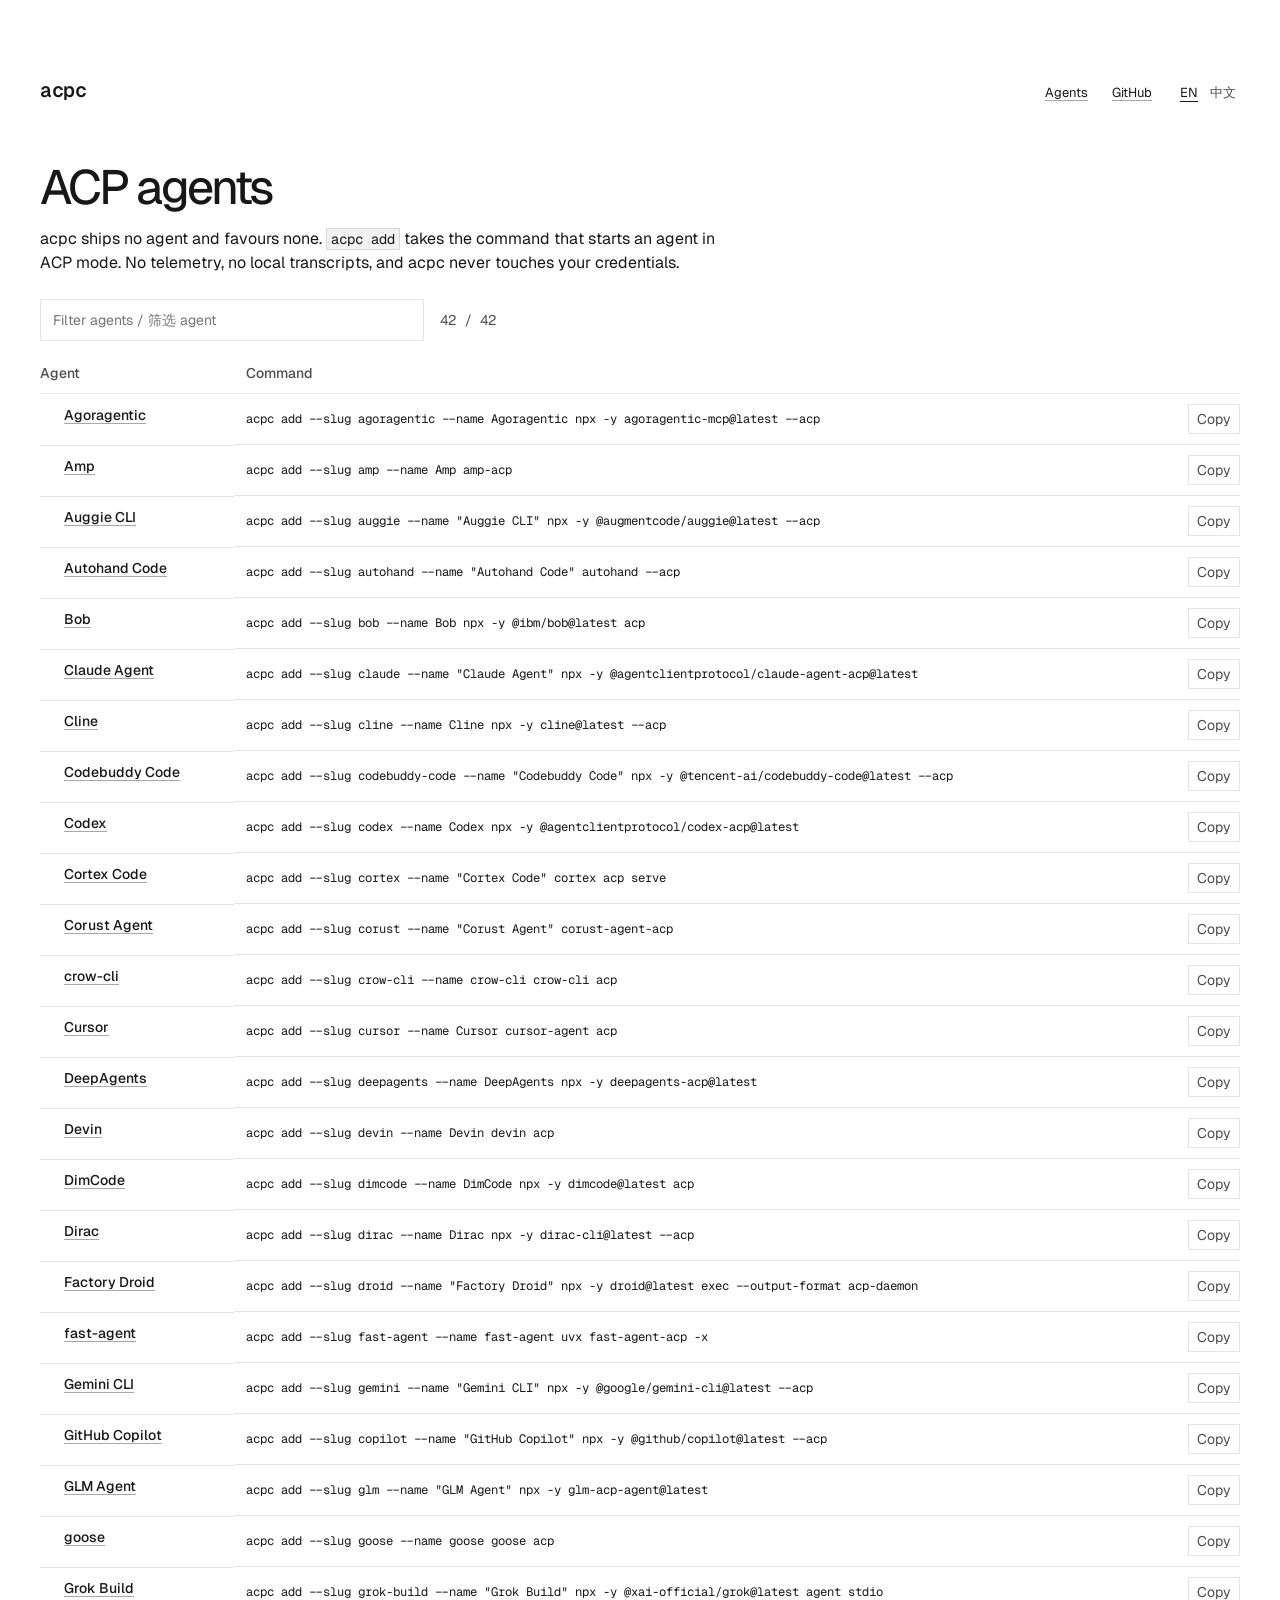
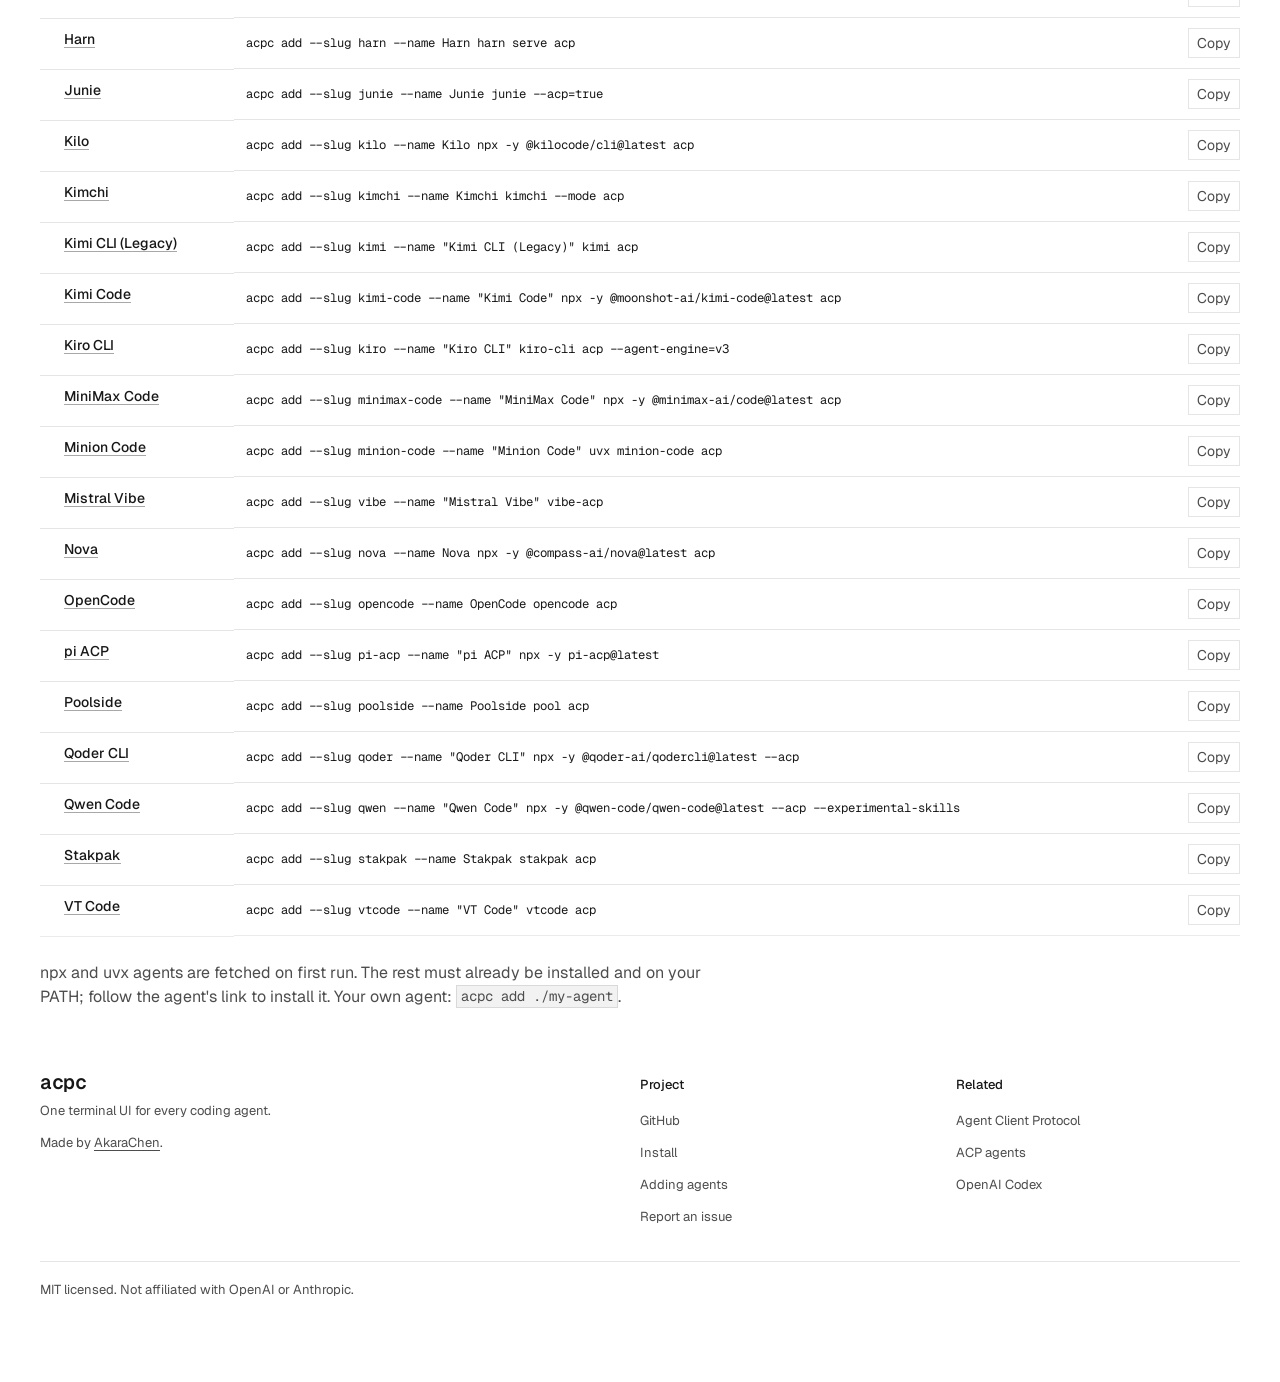
==== commit 11da87ce: "site: agent icons on the agents page, drop the needs column Co-Authored-By: Claude Opus 5.5 <noreply" ====
--- a/site/agents.html
+++ b/site/agents.html
@@ -62,7 +62,6 @@
           <thead>
             <tr>
               <th scope="col">Agent</th>
-              <th scope="col"><span lang="en">Needs</span><span lang="zh-CN">前提</span></th>
               <th scope="col"><span lang="en">Command</span><span lang="zh-CN">命令</span></th>
             </tr>
           </thead>
@@ -75,48 +74,48 @@
       </p>
 <script type="application/json" id="agents-data">
 [
-  {"name": "Agoragentic", "via": "npx", "url": "https://agoragentic.com", "command": "acpc add --slug agoragentic --name Agoragentic npx -y agoragentic-mcp@latest --acp"},
-  {"name": "Amp", "via": "path", "url": "https://github.com/tao12345666333/amp-acp", "command": "acpc add --slug amp --name Amp amp-acp"},
-  {"name": "Auggie CLI", "via": "npx", "url": "https://www.augmentcode.com/", "command": "acpc add --slug auggie --name \"Auggie CLI\" npx -y @augmentcode/auggie@latest --acp"},
-  {"name": "Autohand Code", "via": "path", "url": "https://github.com/autohandai/code-cli/blob/main/docs/guides/ACP.md", "command": "acpc add --slug autohand --name \"Autohand Code\" autohand --acp"},
-  {"name": "Bob", "via": "npx", "url": "https://bob.ibm.com", "command": "acpc add --slug bob --name Bob npx -y @ibm/bob@latest acp"},
-  {"name": "Claude Agent", "via": "npx", "url": "https://github.com/agentclientprotocol/claude-agent-acp", "command": "acpc add --slug claude --name \"Claude Agent\" npx -y @agentclientprotocol/claude-agent-acp@latest"},
-  {"name": "Cline", "via": "npx", "url": "https://cline.bot/cli", "command": "acpc add --slug cline --name Cline npx -y cline@latest --acp"},
-  {"name": "Codebuddy Code", "via": "npx", "url": "https://www.codebuddy.cn/cli/", "command": "acpc add --slug codebuddy-code --name \"Codebuddy Code\" npx -y @tencent-ai/codebuddy-code@latest --acp"},
-  {"name": "Codex", "via": "npx", "url": "https://github.com/agentclientprotocol/codex-acp", "command": "acpc add --slug codex --name Codex npx -y @agentclientprotocol/codex-acp@latest"},
-  {"name": "Cortex Code", "via": "path", "url": "https://docs.snowflake.com/en/user-guide/cortex-code/cortex-code", "command": "acpc add --slug cortex --name \"Cortex Code\" cortex acp serve"},
-  {"name": "Corust Agent", "via": "path", "url": "https://corust.ai/", "command": "acpc add --slug corust --name \"Corust Agent\" corust-agent-acp"},
-  {"name": "crow-cli", "via": "path", "url": "https://crow-ai.dev", "command": "acpc add --slug crow-cli --name crow-cli crow-cli acp"},
-  {"name": "Cursor", "via": "path", "url": "https://cursor.com/docs/cli/acp", "command": "acpc add --slug cursor --name Cursor cursor-agent acp"},
-  {"name": "DeepAgents", "via": "npx", "url": "https://docs.langchain.com/oss/javascript/deepagents/overview", "command": "acpc add --slug deepagents --name DeepAgents npx -y deepagents-acp@latest"},
-  {"name": "Devin", "via": "path", "url": "https://docs.devin.ai/cli", "command": "acpc add --slug devin --name Devin devin acp"},
-  {"name": "DimCode", "via": "npx", "url": "https://dimagent.cn/", "command": "acpc add --slug dimcode --name DimCode npx -y dimcode@latest acp"},
-  {"name": "Dirac", "via": "npx", "url": "https://dirac.run", "command": "acpc add --slug dirac --name Dirac npx -y dirac-cli@latest --acp"},
-  {"name": "Factory Droid", "via": "npx", "url": "https://factory.ai/product/cli", "command": "acpc add --slug droid --name \"Factory Droid\" npx -y droid@latest exec --output-format acp-daemon"},
-  {"name": "fast-agent", "via": "uvx", "url": "https://fast-agent.ai", "command": "acpc add --slug fast-agent --name fast-agent uvx fast-agent-acp -x"},
-  {"name": "Gemini CLI", "via": "npx", "url": "https://geminicli.com", "command": "acpc add --slug gemini --name \"Gemini CLI\" npx -y @google/gemini-cli@latest --acp"},
-  {"name": "GitHub Copilot", "via": "npx", "url": "https://github.com/features/copilot/cli/", "command": "acpc add --slug copilot --name \"GitHub Copilot\" npx -y @github/copilot@latest --acp"},
-  {"name": "GLM Agent", "via": "npx", "url": "https://github.com/stefandevo/glm-acp-agent", "command": "acpc add --slug glm --name \"GLM Agent\" npx -y glm-acp-agent@latest"},
-  {"name": "goose", "via": "path", "url": "https://block.github.io/goose/", "command": "acpc add --slug goose --name goose goose acp"},
-  {"name": "Grok Build", "via": "npx", "url": "https://x.ai/cli", "command": "acpc add --slug grok-build --name \"Grok Build\" npx -y @xai-official/grok@latest agent stdio"},
-  {"name": "Harn", "via": "path", "url": "https://harnlang.com", "command": "acpc add --slug harn --name Harn harn serve acp"},
-  {"name": "Junie", "via": "path", "url": "https://junie.jetbrains.com", "command": "acpc add --slug junie --name Junie junie --acp=true"},
-  {"name": "Kilo", "via": "npx", "url": "https://kilo.ai/", "command": "acpc add --slug kilo --name Kilo npx -y @kilocode/cli@latest acp"},
-  {"name": "Kimchi", "via": "path", "url": "https://kimchi.dev", "command": "acpc add --slug kimchi --name Kimchi kimchi --mode acp"},
-  {"name": "Kimi CLI (Legacy)", "via": "path", "url": "https://moonshotai.github.io/kimi-cli/", "command": "acpc add --slug kimi --name \"Kimi CLI (Legacy)\" kimi acp"},
-  {"name": "Kimi Code", "via": "npx", "url": "https://moonshotai.github.io/kimi-code/", "command": "acpc add --slug kimi-code --name \"Kimi Code\" npx -y @moonshot-ai/kimi-code@latest acp"},
-  {"name": "Kiro CLI", "via": "path", "url": "https://kiro.dev/docs/cli/acp/", "command": "acpc add --slug kiro --name \"Kiro CLI\" kiro-cli acp --agent-engine=v3"},
-  {"name": "MiniMax Code", "via": "npx", "url": "https://agent.minimax.io", "command": "acpc add --slug minimax-code --name \"MiniMax Code\" npx -y @minimax-ai/code@latest acp"},
-  {"name": "Minion Code", "via": "uvx", "url": "https://github.com/femto/minion-code", "command": "acpc add --slug minion-code --name \"Minion Code\" uvx minion-code acp"},
-  {"name": "Mistral Vibe", "via": "path", "url": "https://mistral.ai/products/vibe", "command": "acpc add --slug vibe --name \"Mistral Vibe\" vibe-acp"},
-  {"name": "Nova", "via": "npx", "url": "https://www.compassap.ai/portfolio/nova.html", "command": "acpc add --slug nova --name Nova npx -y @compass-ai/nova@latest acp"},
-  {"name": "OpenCode", "via": "path", "url": "https://opencode.ai", "command": "acpc add --slug opencode --name OpenCode opencode acp"},
-  {"name": "pi ACP", "via": "npx", "url": "https://github.com/svkozak/pi-acp", "command": "acpc add --slug pi-acp --name \"pi ACP\" npx -y pi-acp@latest"},
-  {"name": "Poolside", "via": "path", "url": "https://poolside.ai", "command": "acpc add --slug poolside --name Poolside pool acp"},
-  {"name": "Qoder CLI", "via": "npx", "url": "https://qoder.com", "command": "acpc add --slug qoder --name \"Qoder CLI\" npx -y @qoder-ai/qodercli@latest --acp"},
-  {"name": "Qwen Code", "via": "npx", "url": "https://qwenlm.github.io/qwen-code-docs/en/users/overview", "command": "acpc add --slug qwen --name \"Qwen Code\" npx -y @qwen-code/qwen-code@latest --acp --experimental-skills"},
-  {"name": "Stakpak", "via": "path", "url": "https://stakpak.dev", "command": "acpc add --slug stakpak --name Stakpak stakpak acp"},
-  {"name": "VT Code", "via": "path", "url": "https://github.com/vinhnx/VTCode/blob/main/docs/guides/zed-acp.md", "command": "acpc add --slug vtcode --name \"VT Code\" vtcode acp"}
+  {"name": "Agoragentic", "url": "https://agoragentic.com", "command": "acpc add --slug agoragentic --name Agoragentic npx -y agoragentic-mcp@latest --acp", "icon": "assets/icons/agoragentic.svg"},
+  {"name": "Amp", "url": "https://github.com/tao12345666333/amp-acp", "command": "acpc add --slug amp --name Amp amp-acp", "icon": "assets/icons/amp.svg"},
+  {"name": "Auggie CLI", "url": "https://www.augmentcode.com/", "command": "acpc add --slug auggie --name \"Auggie CLI\" npx -y @augmentcode/auggie@latest --acp", "icon": "assets/icons/auggie.svg"},
+  {"name": "Autohand Code", "url": "https://github.com/autohandai/code-cli/blob/main/docs/guides/ACP.md", "command": "acpc add --slug autohand --name \"Autohand Code\" autohand --acp", "icon": "assets/icons/autohand.svg"},
+  {"name": "Bob", "url": "https://bob.ibm.com", "command": "acpc add --slug bob --name Bob npx -y @ibm/bob@latest acp", "icon": "assets/icons/bob.svg"},
+  {"name": "Claude Agent", "url": "https://github.com/agentclientprotocol/claude-agent-acp", "command": "acpc add --slug claude --name \"Claude Agent\" npx -y @agentclientprotocol/claude-agent-acp@latest", "icon": "assets/icons/claude.svg"},
+  {"name": "Cline", "url": "https://cline.bot/cli", "command": "acpc add --slug cline --name Cline npx -y cline@latest --acp", "icon": "assets/icons/cline.svg"},
+  {"name": "Codebuddy Code", "url": "https://www.codebuddy.cn/cli/", "command": "acpc add --slug codebuddy-code --name \"Codebuddy Code\" npx -y @tencent-ai/codebuddy-code@latest --acp", "icon": "assets/icons/codebuddy-code.svg"},
+  {"name": "Codex", "url": "https://github.com/agentclientprotocol/codex-acp", "command": "acpc add --slug codex --name Codex npx -y @agentclientprotocol/codex-acp@latest", "icon": "assets/icons/codex.svg"},
+  {"name": "Cortex Code", "url": "https://docs.snowflake.com/en/user-guide/cortex-code/cortex-code", "command": "acpc add --slug cortex --name \"Cortex Code\" cortex acp serve", "icon": "assets/icons/cortex.svg"},
+  {"name": "Corust Agent", "url": "https://corust.ai/", "command": "acpc add --slug corust --name \"Corust Agent\" corust-agent-acp", "icon": "assets/icons/corust.svg"},
+  {"name": "crow-cli", "url": "https://crow-ai.dev", "command": "acpc add --slug crow-cli --name crow-cli crow-cli acp", "icon": "assets/icons/crow-cli.svg"},
+  {"name": "Cursor", "url": "https://cursor.com/docs/cli/acp", "command": "acpc add --slug cursor --name Cursor cursor-agent acp", "icon": "assets/icons/cursor.svg"},
+  {"name": "DeepAgents", "url": "https://docs.langchain.com/oss/javascript/deepagents/overview", "command": "acpc add --slug deepagents --name DeepAgents npx -y deepagents-acp@latest", "icon": "assets/icons/deepagents.svg"},
+  {"name": "Devin", "url": "https://docs.devin.ai/cli", "command": "acpc add --slug devin --name Devin devin acp", "icon": "assets/icons/devin.svg"},
+  {"name": "DimCode", "url": "https://dimagent.cn/", "command": "acpc add --slug dimcode --name DimCode npx -y dimcode@latest acp", "icon": "assets/icons/dimcode.svg"},
+  {"name": "Dirac", "url": "https://dirac.run", "command": "acpc add --slug dirac --name Dirac npx -y dirac-cli@latest --acp", "icon": "assets/icons/dirac.svg"},
+  {"name": "Factory Droid", "url": "https://factory.ai/product/cli", "command": "acpc add --slug droid --name \"Factory Droid\" npx -y droid@latest exec --output-format acp-daemon", "icon": "assets/icons/droid.svg"},
+  {"name": "fast-agent", "url": "https://fast-agent.ai", "command": "acpc add --slug fast-agent --name fast-agent uvx fast-agent-acp -x", "icon": "assets/icons/fast-agent.svg"},
+  {"name": "Gemini CLI", "url": "https://geminicli.com", "command": "acpc add --slug gemini --name \"Gemini CLI\" npx -y @google/gemini-cli@latest --acp", "icon": "assets/icons/gemini.svg"},
+  {"name": "GitHub Copilot", "url": "https://github.com/features/copilot/cli/", "command": "acpc add --slug copilot --name \"GitHub Copilot\" npx -y @github/copilot@latest --acp", "icon": "assets/icons/copilot.svg"},
+  {"name": "GLM Agent", "url": "https://github.com/stefandevo/glm-acp-agent", "command": "acpc add --slug glm --name \"GLM Agent\" npx -y glm-acp-agent@latest", "icon": "assets/icons/glm.svg"},
+  {"name": "goose", "url": "https://block.github.io/goose/", "command": "acpc add --slug goose --name goose goose acp", "icon": "assets/icons/goose.svg"},
+  {"name": "Grok Build", "url": "https://x.ai/cli", "command": "acpc add --slug grok-build --name \"Grok Build\" npx -y @xai-official/grok@latest agent stdio", "icon": "assets/icons/grok-build.svg"},
+  {"name": "Harn", "url": "https://harnlang.com", "command": "acpc add --slug harn --name Harn harn serve acp", "icon": "assets/icons/harn.svg"},
+  {"name": "Junie", "url": "https://junie.jetbrains.com", "command": "acpc add --slug junie --name Junie junie --acp=true", "icon": "assets/icons/junie.svg"},
+  {"name": "Kilo", "url": "https://kilo.ai/", "command": "acpc add --slug kilo --name Kilo npx -y @kilocode/cli@latest acp", "icon": "assets/icons/kilo.svg"},
+  {"name": "Kimchi", "url": "https://kimchi.dev", "command": "acpc add --slug kimchi --name Kimchi kimchi --mode acp", "icon": "assets/icons/kimchi.svg"},
+  {"name": "Kimi CLI (Legacy)", "url": "https://moonshotai.github.io/kimi-cli/", "command": "acpc add --slug kimi --name \"Kimi CLI (Legacy)\" kimi acp", "icon": "assets/icons/kimi.svg"},
+  {"name": "Kimi Code", "url": "https://moonshotai.github.io/kimi-code/", "command": "acpc add --slug kimi-code --name \"Kimi Code\" npx -y @moonshot-ai/kimi-code@latest acp", "icon": "assets/icons/kimi-code.svg"},
+  {"name": "Kiro CLI", "url": "https://kiro.dev/docs/cli/acp/", "command": "acpc add --slug kiro --name \"Kiro CLI\" kiro-cli acp --agent-engine=v3", "icon": "assets/icons/kiro.svg"},
+  {"name": "MiniMax Code", "url": "https://agent.minimax.io", "command": "acpc add --slug minimax-code --name \"MiniMax Code\" npx -y @minimax-ai/code@latest acp", "icon": "assets/icons/minimax-code.svg"},
+  {"name": "Minion Code", "url": "https://github.com/femto/minion-code", "command": "acpc add --slug minion-code --name \"Minion Code\" uvx minion-code acp", "icon": "assets/icons/minion-code.svg"},
+  {"name": "Mistral Vibe", "url": "https://mistral.ai/products/vibe", "command": "acpc add --slug vibe --name \"Mistral Vibe\" vibe-acp", "icon": "assets/icons/vibe.svg"},
+  {"name": "Nova", "url": "https://www.compassap.ai/portfolio/nova.html", "command": "acpc add --slug nova --name Nova npx -y @compass-ai/nova@latest acp", "icon": "assets/icons/nova.svg"},
+  {"name": "OpenCode", "url": "https://opencode.ai", "command": "acpc add --slug opencode --name OpenCode opencode acp", "icon": "assets/icons/opencode.svg"},
+  {"name": "pi ACP", "url": "https://github.com/svkozak/pi-acp", "command": "acpc add --slug pi-acp --name \"pi ACP\" npx -y pi-acp@latest", "icon": "assets/icons/pi-acp.svg"},
+  {"name": "Poolside", "url": "https://poolside.ai", "command": "acpc add --slug poolside --name Poolside pool acp", "icon": "assets/icons/poolside.svg"},
+  {"name": "Qoder CLI", "url": "https://qoder.com", "command": "acpc add --slug qoder --name \"Qoder CLI\" npx -y @qoder-ai/qodercli@latest --acp", "icon": "assets/icons/qoder.svg"},
+  {"name": "Qwen Code", "url": "https://qwenlm.github.io/qwen-code-docs/en/users/overview", "command": "acpc add --slug qwen --name \"Qwen Code\" npx -y @qwen-code/qwen-code@latest --acp --experimental-skills", "icon": "assets/icons/qwen.svg"},
+  {"name": "Stakpak", "url": "https://stakpak.dev", "command": "acpc add --slug stakpak --name Stakpak stakpak acp", "icon": "assets/icons/stakpak.svg"},
+  {"name": "VT Code", "url": "https://github.com/vinhnx/VTCode/blob/main/docs/guides/zed-acp.md", "command": "acpc add --slug vtcode --name \"VT Code\" vtcode acp", "icon": "assets/icons/vtcode.svg"}
 ]
 </script>
     </section>
@@ -180,17 +179,12 @@
     var rows = document.getElementById("agent-rows");
     var filter = document.getElementById("agent-filter");
     var count = document.getElementById("agent-count");
-    var needs = {
-      npx: '<a href="https://nodejs.org">Node.js</a>',
-      uvx: '<a href="https://docs.astral.sh/uv/">uv</a>',
-      path: '<span lang="en">Installed</span><span lang="zh-CN">已安装</span>'
-    };
     function esc(t) {
       return t.replace(/[&<>"]/g, function (c) { return { "&": "&amp;", "<": "&lt;", ">": "&gt;", '"': "&quot;" }[c]; });
     }
     rows.innerHTML = agents.map(function (a) {
-      return '<tr><th scope="row"><a href="' + esc(a.url) + '">' + esc(a.name) + '</a></th>' +
-        '<td>' + needs[a.via] + '</td>' +
+      return '<tr><th scope="row"><a class="vbg-custom-agent" href="' + esc(a.url) + '">' +
+        '<span class="vbg-custom-icon" style="--icon:url(' + esc(a.icon) + ')"></span>' + esc(a.name) + '</a></th>' +
         '<td class="vbg-custom-cmd"><code>' + esc(a.command) + '</code>' +
         '<button type="button" data-copy="' + esc(a.command) + '"><span lang="en">Copy</span><span lang="zh-CN">复制</span></button></td></tr>';
     }).join("");
--- a/site/assets/site.css
+++ b/site/assets/site.css
@@ -509,3 +509,19 @@
 .vbg-custom-more {
   margin-top: var(--vbg-space-4);
 }
+
+/* Icons are single-colour SVGs (currentColor), so draw them as masks to follow the text colour. */
+.vbg-custom-agent {
+  display: inline-flex;
+  align-items: center;
+  gap: var(--vbg-space-2);
+}
+
+.vbg-custom-icon {
+  flex: none;
+  width: 16px;
+  height: 16px;
+  background: currentColor;
+  -webkit-mask: var(--icon) center / contain no-repeat;
+  mask: var(--icon) center / contain no-repeat;
+}
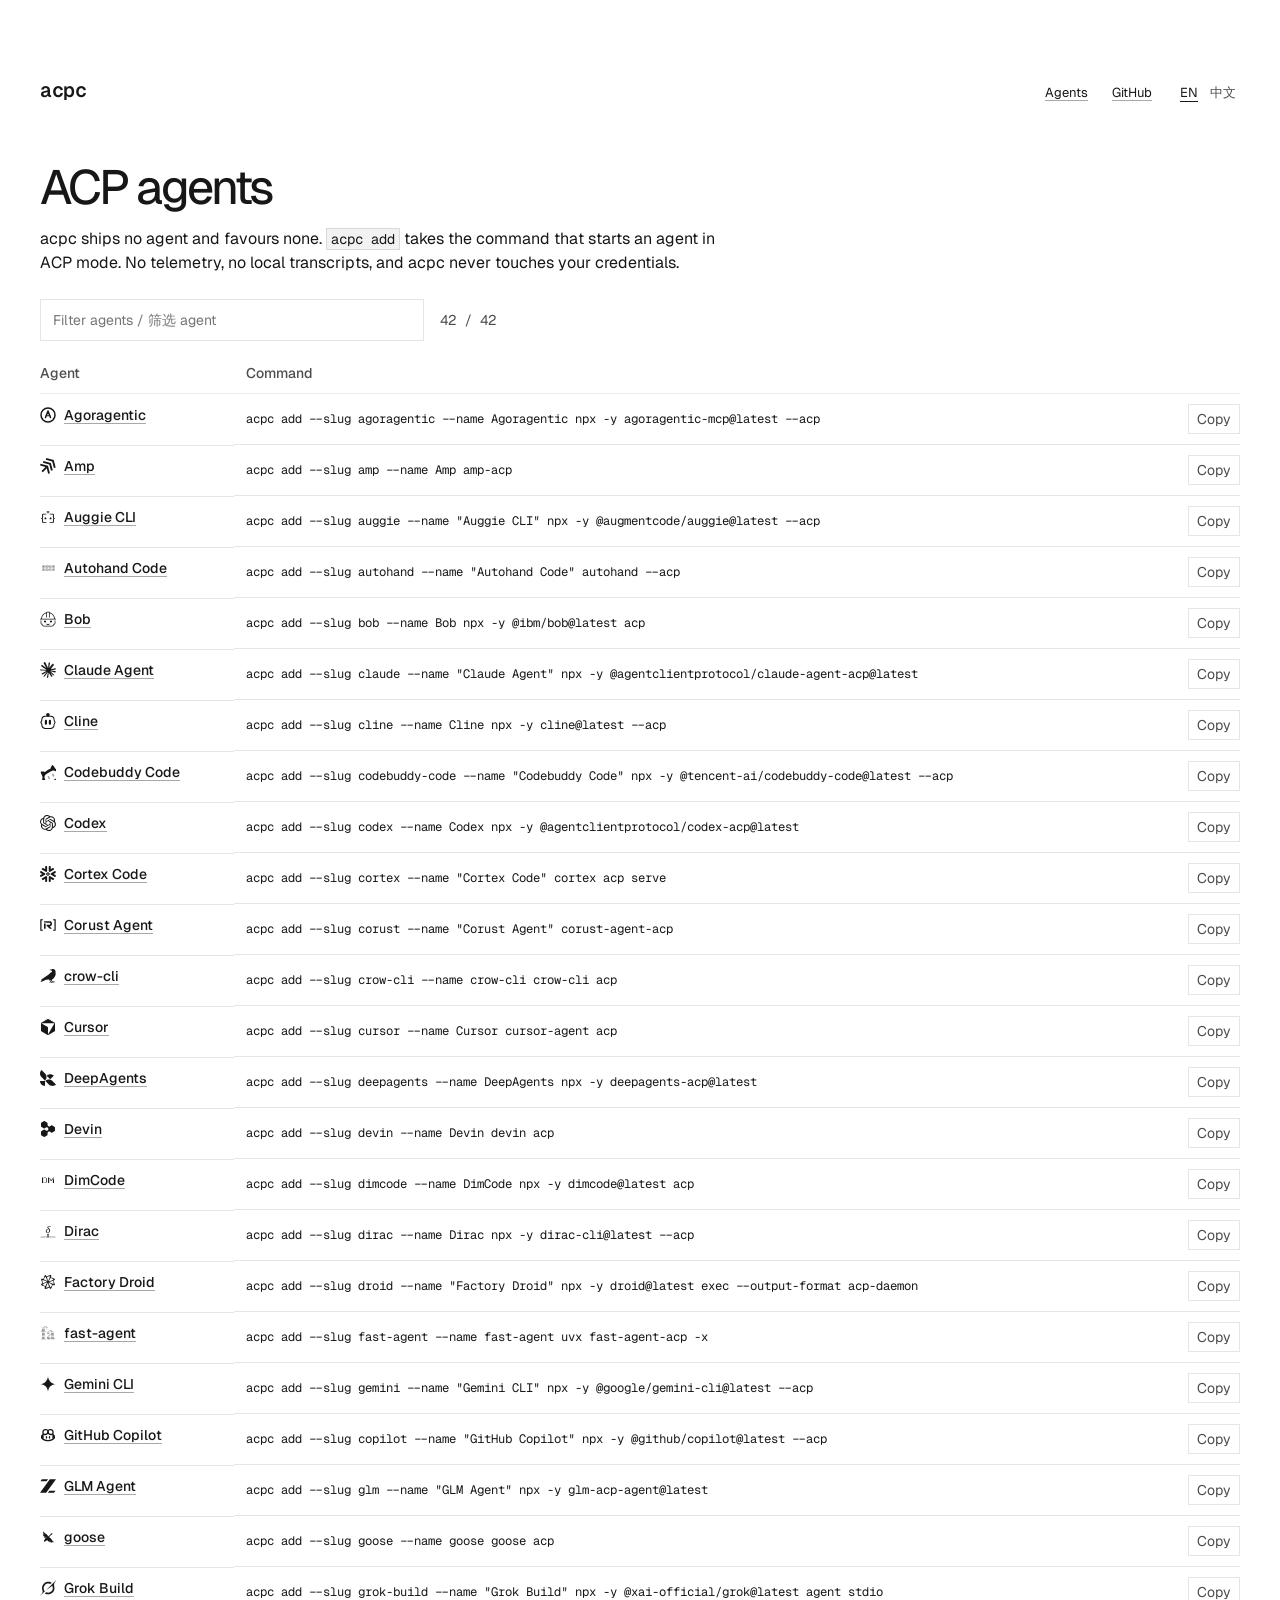
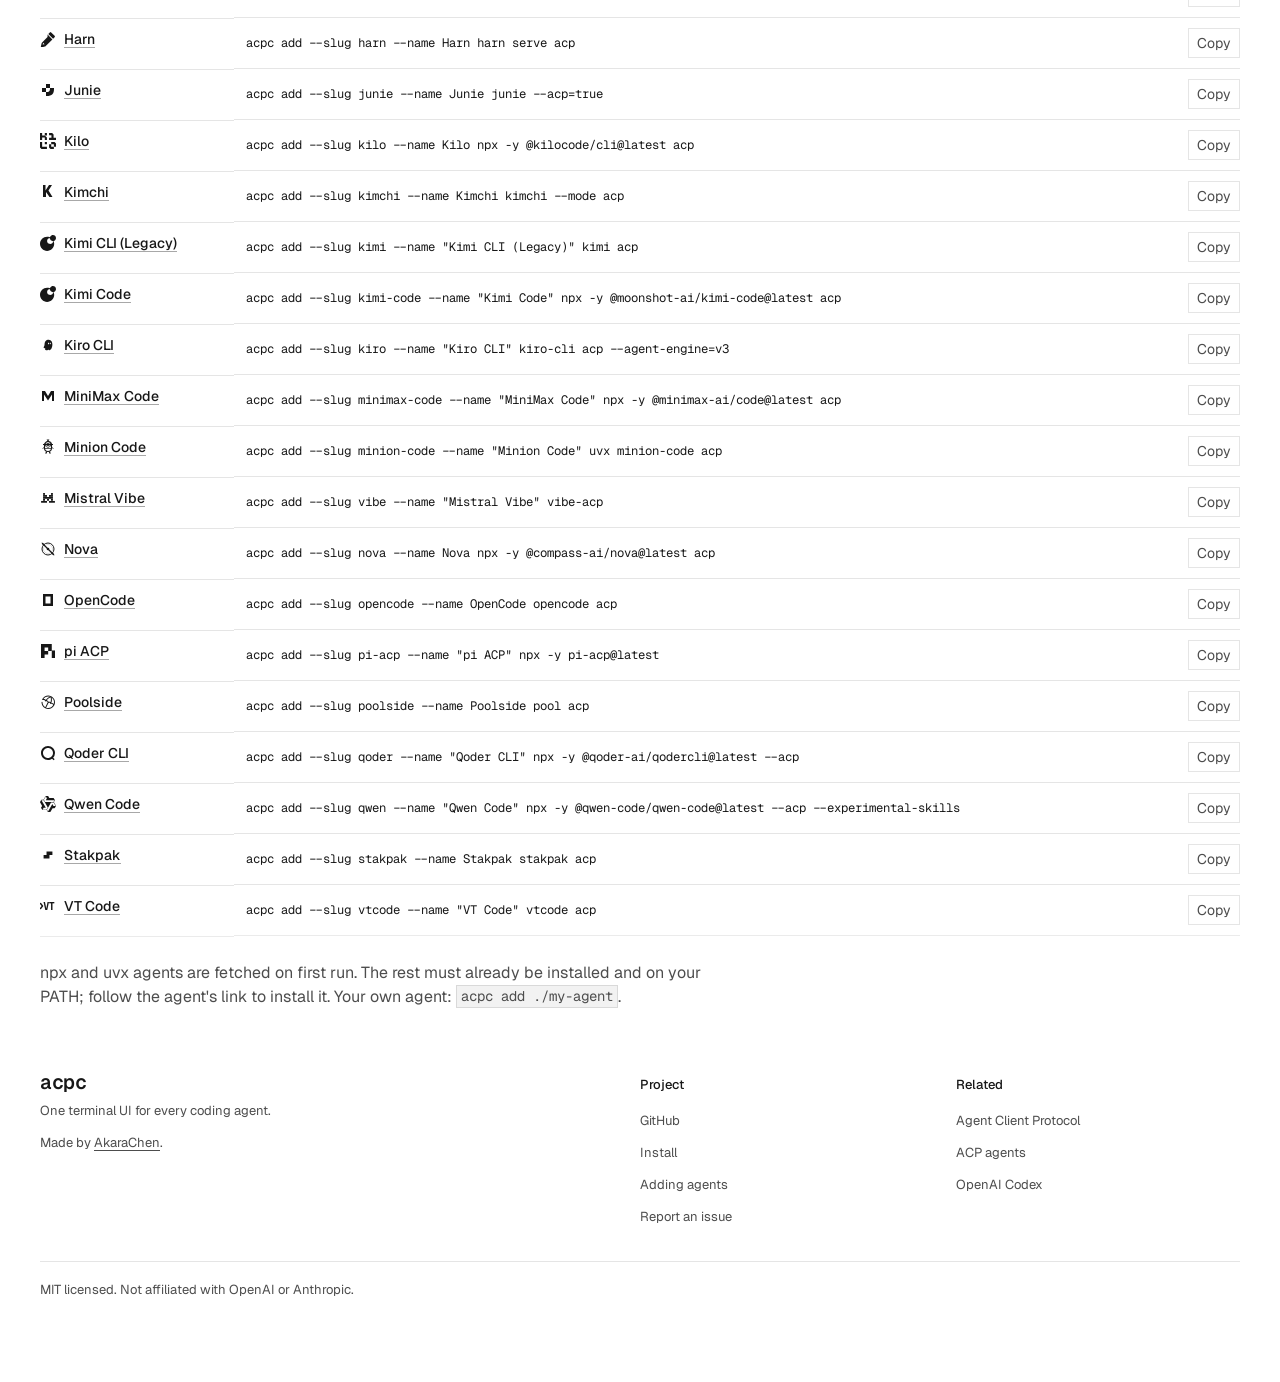
==== commit 9528c223: "site: fix agent icons resolving against site.css A url() passed through a custom property resolves a" ====
--- a/site/agents.html
+++ b/site/agents.html
@@ -184,7 +184,7 @@
     }
     rows.innerHTML = agents.map(function (a) {
       return '<tr><th scope="row"><a class="vbg-custom-agent" href="' + esc(a.url) + '">' +
-        '<span class="vbg-custom-icon" style="--icon:url(' + esc(a.icon) + ')"></span>' + esc(a.name) + '</a></th>' +
+        '<span class="vbg-custom-icon" style="-webkit-mask-image:url(' + esc(a.icon) + ');mask-image:url(' + esc(a.icon) + ')"></span>' + esc(a.name) + '</a></th>' +
         '<td class="vbg-custom-cmd"><code>' + esc(a.command) + '</code>' +
         '<button type="button" data-copy="' + esc(a.command) + '"><span lang="en">Copy</span><span lang="zh-CN">复制</span></button></td></tr>';
     }).join("");
--- a/site/assets/site.css
+++ b/site/assets/site.css
@@ -510,7 +510,8 @@
   margin-top: var(--vbg-space-4);
 }
 
-/* Icons are single-colour SVGs (currentColor), so draw them as masks to follow the text colour. */
+/* Icons are single-colour SVGs (currentColor), so draw them as masks to follow the text colour.
+   The mask image is set inline: a url() passed through a custom property resolves against this file. */
 .vbg-custom-agent {
   display: inline-flex;
   align-items: center;
@@ -522,6 +523,10 @@
   width: 16px;
   height: 16px;
   background: currentColor;
-  -webkit-mask: var(--icon) center / contain no-repeat;
-  mask: var(--icon) center / contain no-repeat;
-}
+  -webkit-mask-position: center;
+  mask-position: center;
+  -webkit-mask-size: contain;
+  mask-size: contain;
+  -webkit-mask-repeat: no-repeat;
+  mask-repeat: no-repeat;
+}
